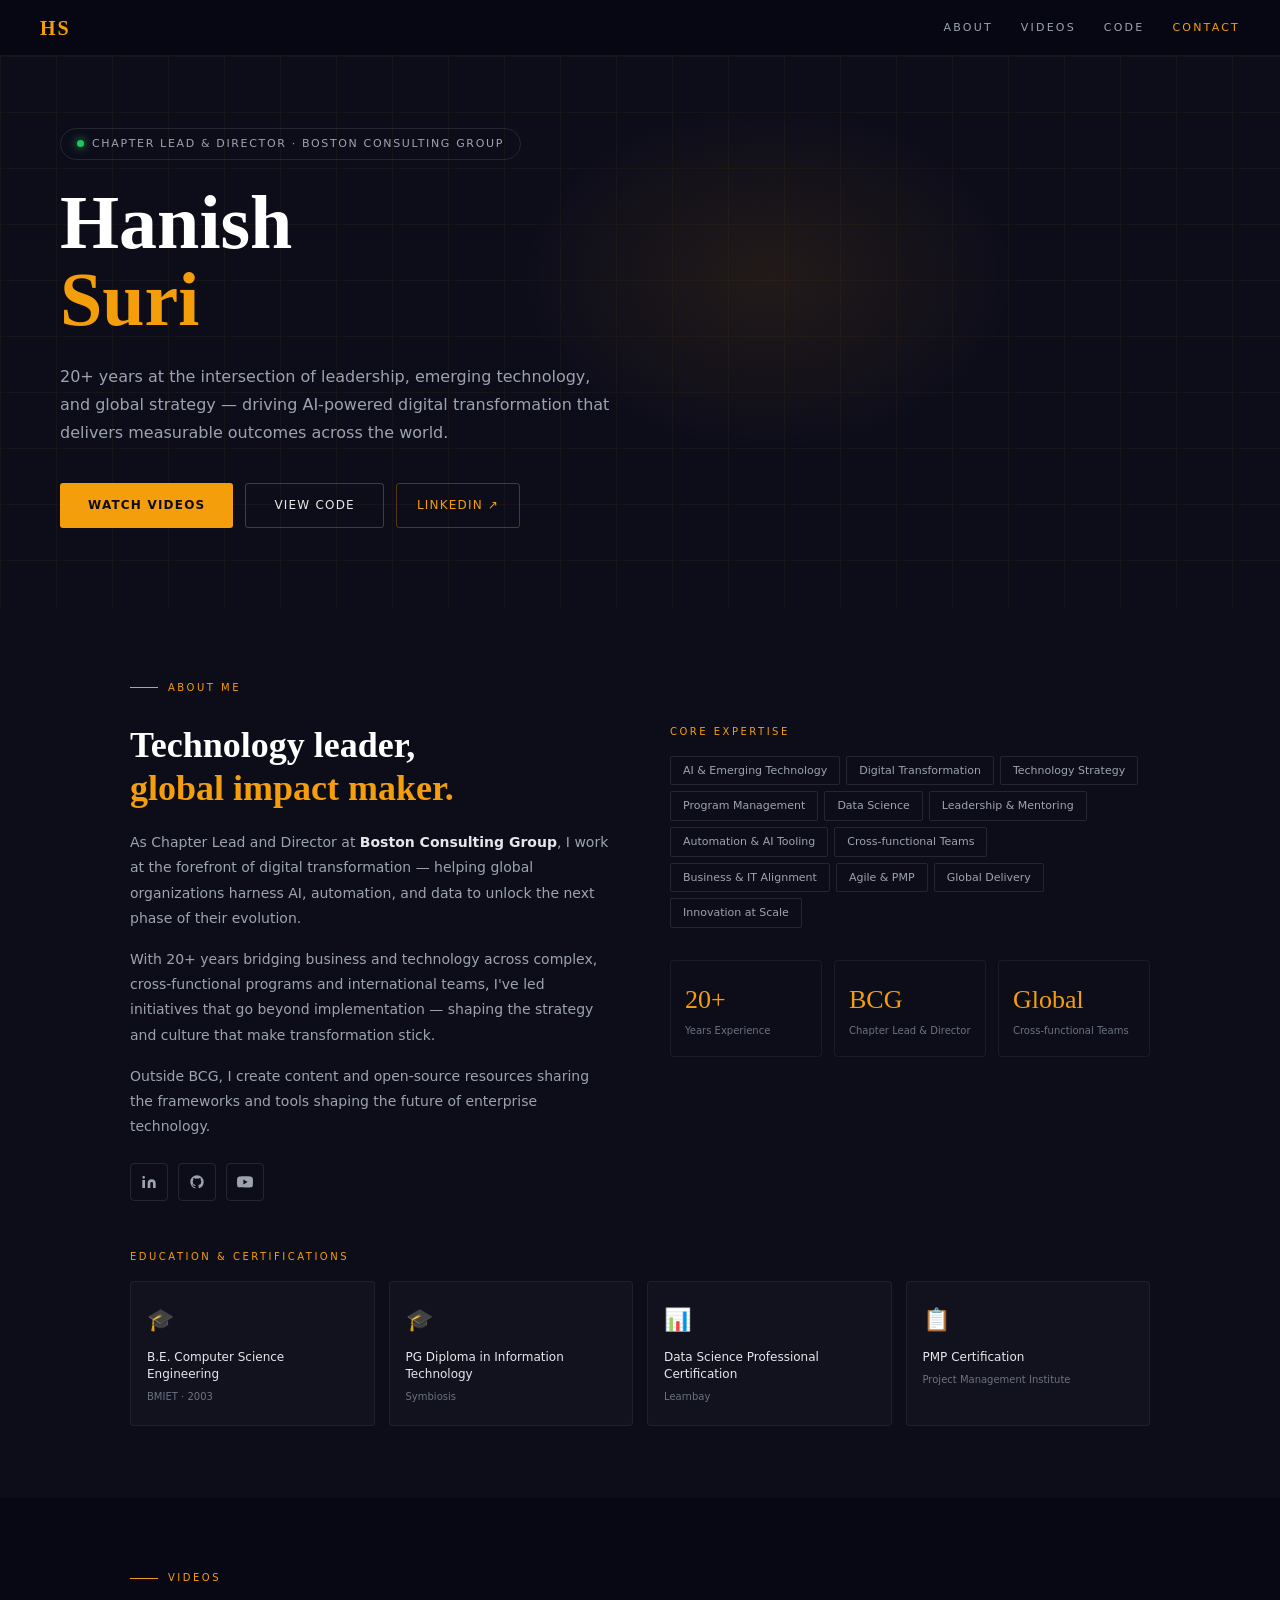
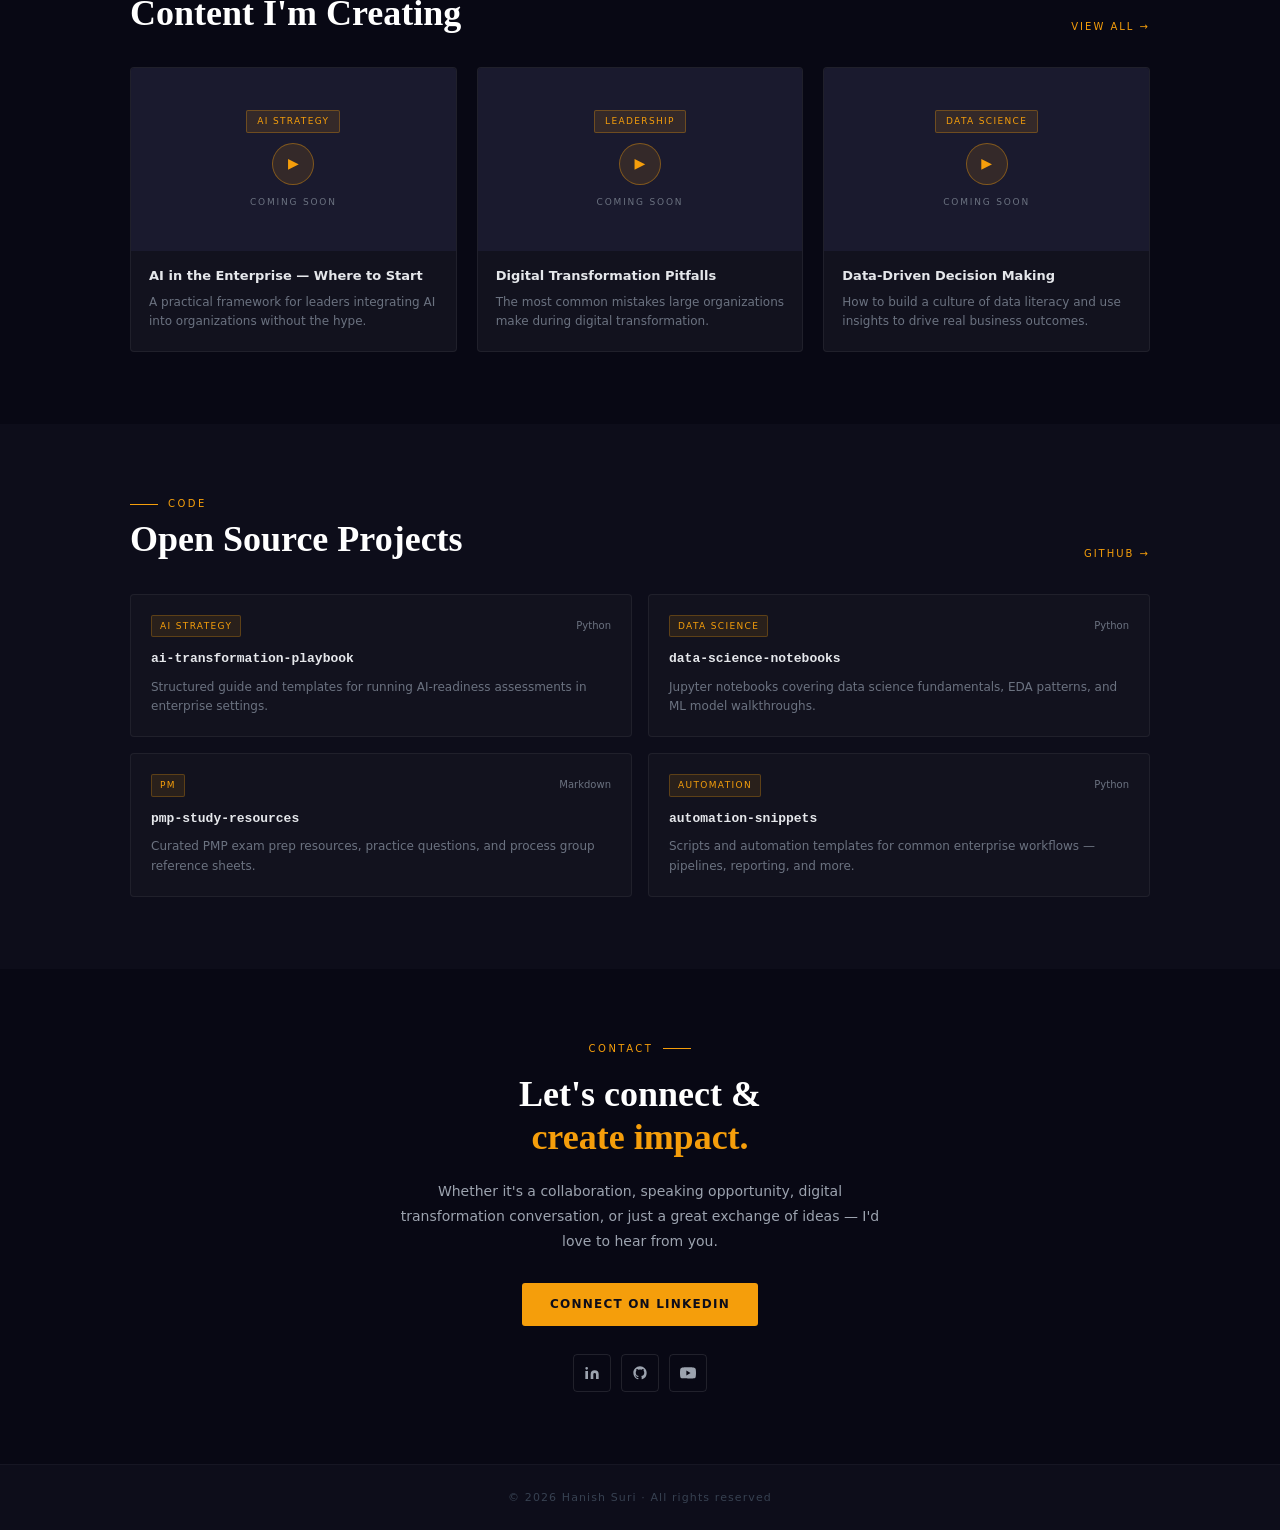
==== index.html @ dae8d2c7 "Add Hanish Suri portfolio site Static portfolio with About, Videos, Code, and Contact sections.  Co-" ====
<!DOCTYPE html>
<html lang="en">
<head>
  <meta charset="UTF-8">
  <meta name="viewport" content="width=device-width, initial-scale=1.0">
  <meta name="description" content="Hanish Suri — Chapter Lead & Director at BCG. Technology leadership, AI, and digital transformation.">
  <title>Hanish Suri · Portfolio</title>
  <link rel="stylesheet" href="styles.css">
</head>
<body>
  <div class="root">
    <nav class="nav" id="nav">
      <a class="logo" href="#top">HS</a>
      <button class="nav-toggle" id="navToggle" aria-label="Open menu" aria-expanded="false">
        <span></span><span></span>
      </button>
      <div class="nav-links" id="navLinks">
        <a class="nav-btn" href="#about">About</a>
        <a class="nav-btn" href="#videos">Videos</a>
        <a class="nav-btn" href="#code">Code</a>
        <a class="nav-btn" href="#contact">Contact</a>
      </div>
    </nav>

    <header class="hero" id="top">
      <div class="grid-bg" aria-hidden="true"></div>
      <div class="glow" aria-hidden="true"></div>
      <div class="hero-content">
        <div class="pill"><span class="dot"></span> Chapter Lead &amp; Director · Boston Consulting Group</div>
        <h1 class="hero-name">Hanish<br><span class="gold">Suri</span></h1>
        <p class="hero-sub">20+ years at the intersection of leadership, emerging technology, and global strategy — driving AI-powered digital transformation that delivers measurable outcomes across the world.</p>
        <div class="btns">
          <a class="btn-primary" href="#videos">Watch Videos</a>
          <a class="btn-secondary" href="#code">View Code</a>
          <a href="https://www.linkedin.com/in/hanish-suri-a6b50418/" class="btn-ghost" target="_blank" rel="noreferrer">LinkedIn ↗</a>
        </div>
      </div>
    </header>

    <section id="about" class="section">
      <div class="section-label"><span class="line"></span><span>About Me</span></div>
      <div class="about-grid">
        <div>
          <h2 class="h2">Technology leader,<br><span class="gold">global impact maker.</span></h2>
          <p class="body">As Chapter Lead and Director at <strong>Boston Consulting Group</strong>, I work at the forefront of digital transformation — helping global organizations harness AI, automation, and data to unlock the next phase of their evolution.</p>
          <p class="body mt16">With 20+ years bridging business and technology across complex, cross-functional programs and international teams, I've led initiatives that go beyond implementation — shaping the strategy and culture that make transformation stick.</p>
          <p class="body mt16">Outside BCG, I create content and open-source resources sharing the frameworks and tools shaping the future of enterprise technology.</p>
          <div class="socials socials-left">
            <a href="https://www.linkedin.com/in/hanish-suri-a6b50418/" class="social" title="LinkedIn" target="_blank" rel="noreferrer">
              <svg width="16" height="16" viewBox="0 0 24 24" fill="currentColor" aria-hidden="true"><path d="M16 8a6 6 0 016 6v7h-4v-7a2 2 0 00-2-2 2 2 0 00-2 2v7h-4v-7a6 6 0 016-6zM2 9h4v12H2zm2-6a2 2 0 110 4 2 2 0 010-4z"/></svg>
            </a>
            <a href="#" class="social" title="GitHub">
              <svg width="16" height="16" viewBox="0 0 24 24" fill="currentColor" aria-hidden="true"><path d="M12 2C6.477 2 2 6.484 2 12.017c0 4.425 2.865 8.18 6.839 9.504.5.092.682-.217.682-.483 0-.237-.008-.868-.013-1.703-2.782.605-3.369-1.343-3.369-1.343-.454-1.158-1.11-1.466-1.11-1.466-.908-.62.069-.608.069-.608 1.003.07 1.531 1.032 1.531 1.032.892 1.53 2.341 1.088 2.91.832.092-.647.35-1.088.636-1.338-2.22-.253-4.555-1.113-4.555-4.951 0-1.093.39-1.988 1.029-2.688-.103-.253-.446-1.272.098-2.65 0 0 .84-.27 2.75 1.026A9.564 9.564 0 0112 6.844c.85.004 1.705.115 2.504.337 1.909-1.296 2.747-1.027 2.747-1.027.546 1.379.202 2.398.1 2.651.64.7 1.028 1.595 1.028 2.688 0 3.848-2.339 4.695-4.566 4.943.359.309.678.92.678 1.855 0 1.338-.012 2.419-.012 2.747 0 .268.18.58.688.482A10.019 10.019 0 0022 12.017C22 6.484 17.522 2 12 2z"/></svg>
            </a>
            <a href="#" class="social" title="YouTube">
              <svg width="16" height="16" viewBox="0 0 24 24" fill="currentColor" aria-hidden="true"><path d="M23.498 6.186a3.016 3.016 0 00-2.122-2.136C19.505 3.545 12 3.545 12 3.545s-7.505 0-9.377.505A3.017 3.017 0 00.502 6.186C0 8.07 0 12 0 12s0 3.93.502 5.814a3.016 3.016 0 002.122 2.136c1.871.505 9.376.505 9.376.505s7.505 0 9.377-.505a3.015 3.015 0 002.122-2.136C24 15.93 24 12 24 12s0-3.93-.502-5.814zM9.545 15.568V8.432L15.818 12l-6.273 3.568z"/></svg>
            </a>
          </div>
        </div>
        <div>
          <div class="label">Core Expertise</div>
          <div class="chips" id="expertiseChips"></div>
          <div class="stats">
            <div class="stat"><div class="stat-n">20+</div><div class="stat-l">Years Experience</div></div>
            <div class="stat"><div class="stat-n">BCG</div><div class="stat-l">Chapter Lead &amp; Director</div></div>
            <div class="stat"><div class="stat-n">Global</div><div class="stat-l">Cross-functional Teams</div></div>
          </div>
        </div>
      </div>
      <div class="mt48">
        <div class="label">Education &amp; Certifications</div>
        <div class="cred-grid" id="credGrid"></div>
      </div>
    </section>

    <section id="videos" class="section-wrap section-alt">
      <div class="section section-inner">
        <div class="section-label"><span class="line"></span><span>Videos</span></div>
        <div class="section-hdr">
          <h2 class="h2 section-h2">Content I'm Creating</h2>
          <a href="#" class="see-all">View all →</a>
        </div>
        <div class="grid3" id="videoGrid"></div>
      </div>
    </section>

    <section id="code" class="section">
      <div class="section-label"><span class="line"></span><span>Code</span></div>
      <div class="section-hdr">
        <h2 class="h2 section-h2">Open Source Projects</h2>
        <a href="#" class="see-all">GitHub →</a>
      </div>
      <div class="grid2" id="repoGrid"></div>
    </section>

    <section id="contact" class="contact">
      <div class="section-label section-label-center"><span>Contact</span><span class="line"></span></div>
      <h2 class="h2 mt16">Let's connect &amp;<br><span class="gold">create impact.</span></h2>
      <p class="body mt16 contact-lead">Whether it's a collaboration, speaking opportunity, digital transformation conversation, or just a great exchange of ideas — I'd love to hear from you.</p>
      <div class="mt28">
        <a href="https://www.linkedin.com/in/hanish-suri-a6b50418/" class="btn-primary btn-link" target="_blank" rel="noreferrer">Connect on LinkedIn</a>
      </div>
      <div class="socials">
        <a href="https://www.linkedin.com/in/hanish-suri-a6b50418/" class="social" title="LinkedIn" target="_blank" rel="noreferrer">
          <svg width="16" height="16" viewBox="0 0 24 24" fill="currentColor" aria-hidden="true"><path d="M16 8a6 6 0 016 6v7h-4v-7a2 2 0 00-2-2 2 2 0 00-2 2v7h-4v-7a6 6 0 016-6zM2 9h4v12H2zm2-6a2 2 0 110 4 2 2 0 010-4z"/></svg>
        </a>
        <a href="#" class="social" title="GitHub">
          <svg width="16" height="16" viewBox="0 0 24 24" fill="currentColor" aria-hidden="true"><path d="M12 2C6.477 2 2 6.484 2 12.017c0 4.425 2.865 8.18 6.839 9.504.5.092.682-.217.682-.483 0-.237-.008-.868-.013-1.703-2.782.605-3.369-1.343-3.369-1.343-.454-1.158-1.11-1.466-1.11-1.466-.908-.62.069-.608.069-.608 1.003.07 1.531 1.032 1.531 1.032.892 1.53 2.341 1.088 2.91.832.092-.647.35-1.088.636-1.338-2.22-.253-4.555-1.113-4.555-4.951 0-1.093.39-1.988 1.029-2.688-.103-.253-.446-1.272.098-2.65 0 0 .84-.27 2.75 1.026A9.564 9.564 0 0112 6.844c.85.004 1.705.115 2.504.337 1.909-1.296 2.747-1.027 2.747-1.027.546 1.379.202 2.398.1 2.651.64.7 1.028 1.595 1.028 2.688 0 3.848-2.339 4.695-4.566 4.943.359.309.678.92.678 1.855 0 1.338-.012 2.419-.012 2.747 0 .268.18.58.688.482A10.019 10.019 0 0022 12.017C22 6.484 17.522 2 12 2z"/></svg>
        </a>
        <a href="#" class="social" title="YouTube">
          <svg width="16" height="16" viewBox="0 0 24 24" fill="currentColor" aria-hidden="true"><path d="M23.498 6.186a3.016 3.016 0 00-2.122-2.136C19.505 3.545 12 3.545 12 3.545s-7.505 0-9.377.505A3.017 3.017 0 00.502 6.186C0 8.07 0 12 0 12s0 3.93.502 5.814a3.016 3.016 0 002.122 2.136c1.871.505 9.376.505 9.376.505s7.505 0 9.377-.505a3.015 3.015 0 002.122-2.136C24 15.93 24 12 24 12s0-3.93-.502-5.814zM9.545 15.568V8.432L15.818 12l-6.273 3.568z"/></svg>
        </a>
      </div>
    </section>

    <footer class="footer">© <span id="year"></span> Hanish Suri · All rights reserved</footer>
  </div>

  <script src="script.js"></script>
</body>
</html>
---- styles.css ----
* {
  box-sizing: border-box;
  margin: 0;
  padding: 0;
}

html {
  scroll-behavior: smooth;
  scroll-padding-top: 56px;
}

body {
  background: #0d0d1a;
}

.root {
  background: #0d0d1a;
  color: #e5e7eb;
  font-family: "Segoe UI", system-ui, sans-serif;
  line-height: 1.6;
}

a {
  color: inherit;
  text-decoration: none;
}

strong {
  color: #e5e7eb;
}

/* Nav */
.nav {
  position: sticky;
  top: 0;
  z-index: 100;
  display: flex;
  align-items: center;
  justify-content: space-between;
  padding: 0 clamp(1rem, 4vw, 40px);
  height: 56px;
  background: rgba(8, 8, 20, 0.95);
  border-bottom: 1px solid rgba(255, 255, 255, 0.06);
  backdrop-filter: blur(8px);
}

.logo {
  font-family: Georgia, serif;
  font-size: 20px;
  color: #f59e0b;
  font-weight: 700;
  letter-spacing: 0.1em;
}

.nav-links {
  display: flex;
  gap: 28px;
}

.nav-btn {
  background: none;
  border: none;
  color: #9ca3af;
  font-size: 11px;
  letter-spacing: 0.2em;
  text-transform: uppercase;
  cursor: pointer;
  transition: color 0.2s ease;
}

.nav-btn:hover,
.nav-btn.active {
  color: #f59e0b;
}

.nav-toggle {
  display: none;
  flex-direction: column;
  justify-content: center;
  gap: 6px;
  width: 2.5rem;
  height: 2.5rem;
  padding: 0;
  border: none;
  background: transparent;
  cursor: pointer;
}

.nav-toggle span {
  display: block;
  height: 2px;
  width: 1.4rem;
  background: #e5e7eb;
  border-radius: 2px;
  transition: transform 0.25s ease;
}

.nav-toggle[aria-expanded="true"] span:first-child {
  transform: translateY(4px) rotate(45deg);
}

.nav-toggle[aria-expanded="true"] span:last-child {
  transform: translateY(-4px) rotate(-45deg);
}

/* Hero */
.hero {
  position: relative;
  padding: 72px clamp(1.25rem, 5vw, 60px) 80px;
  overflow: hidden;
  min-height: 520px;
  display: flex;
  align-items: center;
}

.grid-bg {
  position: absolute;
  inset: 0;
  opacity: 0.04;
  background-image:
    linear-gradient(rgba(245, 158, 11, 1) 1px, transparent 1px),
    linear-gradient(90deg, rgba(245, 158, 11, 1) 1px, transparent 1px);
  background-size: 56px 56px;
  pointer-events: none;
}

.glow {
  position: absolute;
  top: 40%;
  left: 60%;
  width: 500px;
  height: 350px;
  background: radial-gradient(ellipse, rgba(245, 158, 11, 0.09) 0%, transparent 70%);
  transform: translate(-50%, -50%);
  pointer-events: none;
}

.hero-content {
  position: relative;
  max-width: 640px;
}

.pill {
  display: inline-flex;
  align-items: center;
  gap: 8px;
  font-size: 11px;
  letter-spacing: 0.15em;
  text-transform: uppercase;
  color: #9ca3af;
  border: 1px solid rgba(255, 255, 255, 0.1);
  padding: 6px 16px;
  border-radius: 20px;
  margin-bottom: 24px;
}

.dot {
  width: 7px;
  height: 7px;
  border-radius: 50%;
  background: #22c55e;
  box-shadow: 0 0 8px #22c55e;
  flex-shrink: 0;
}

.hero-name {
  font-family: Georgia, serif;
  font-size: clamp(3rem, 10vw, 76px);
  font-weight: 700;
  line-height: 1.02;
  color: #fff;
  margin-bottom: 24px;
}

.gold {
  color: #f59e0b;
}

.hero-sub {
  font-size: 16px;
  color: #9ca3af;
  max-width: 560px;
  line-height: 1.75;
  margin-bottom: 36px;
}

.btns {
  display: flex;
  gap: 12px;
  flex-wrap: wrap;
}

.btn-primary,
.btn-secondary,
.btn-ghost {
  display: inline-flex;
  align-items: center;
  justify-content: center;
  padding: 12px 28px;
  font-size: 12px;
  letter-spacing: 0.1em;
  text-transform: uppercase;
  cursor: pointer;
  border-radius: 3px;
  transition: opacity 0.2s ease, transform 0.2s ease;
}

.btn-primary:hover,
.btn-secondary:hover,
.btn-ghost:hover {
  opacity: 0.9;
  transform: translateY(-1px);
}

.btn-primary {
  background: #f59e0b;
  color: #0d0d1a;
  border: none;
  font-weight: 700;
}

.btn-secondary {
  background: transparent;
  color: #e5e7eb;
  border: 1px solid rgba(255, 255, 255, 0.2);
}

.btn-ghost {
  background: transparent;
  color: #f59e0b;
  border: 1px solid rgba(245, 158, 11, 0.3);
  padding: 12px 20px;
}

.btn-link {
  text-decoration: none;
}

/* Sections */
.section {
  padding: 72px clamp(1.25rem, 5vw, 60px);
  max-width: 1140px;
  margin: 0 auto;
}

.section-wrap {
  padding: 72px 0;
}

.section-wrap.section-alt {
  background: #080814;
}

.section-inner {
  padding-top: 0;
  padding-bottom: 0;
}

.section-alt {
  background: #080814;
}

.section-label {
  display: flex;
  align-items: center;
  gap: 10px;
  margin-bottom: 6px;
}

.section-label span {
  color: #f59e0b;
  font-size: 10px;
  letter-spacing: 0.25em;
  text-transform: uppercase;
}

.section-label .line {
  width: 28px;
  height: 1px;
  background: #f59e0b;
}

.section-label-center {
  justify-content: center;
}

.h2 {
  font-family: Georgia, serif;
  font-size: clamp(1.75rem, 4vw, 36px);
  color: #fff;
  line-height: 1.2;
  margin: 0 0 20px;
}

.section-h2 {
  margin: 0;
}

.body {
  color: #9ca3af;
  font-size: 14px;
  line-height: 1.8;
}

.about-grid {
  display: grid;
  grid-template-columns: 1fr 1fr;
  gap: 60px;
  margin-top: 28px;
}

.label {
  font-size: 10px;
  letter-spacing: 0.25em;
  text-transform: uppercase;
  color: #f59e0b;
  margin-bottom: 16px;
}

.chips {
  display: flex;
  flex-wrap: wrap;
  gap: 6px;
  margin-bottom: 32px;
}

.chip {
  padding: 5px 12px;
  font-size: 11px;
  border: 1px solid rgba(255, 255, 255, 0.1);
  color: #9ca3af;
  border-radius: 2px;
}

.stats {
  display: grid;
  grid-template-columns: repeat(3, 1fr);
  gap: 12px;
}

.stat {
  border: 1px solid rgba(255, 255, 255, 0.06);
  padding: 18px 14px;
  border-radius: 4px;
}

.stat-n {
  font-family: Georgia, serif;
  font-size: 26px;
  color: #f59e0b;
  margin-bottom: 4px;
}

.stat-l {
  font-size: 10px;
  color: #6b7280;
  line-height: 1.4;
}

.cred-grid {
  display: grid;
  grid-template-columns: repeat(4, 1fr);
  gap: 14px;
  margin-top: 16px;
}

.cred {
  background: #12121e;
  border: 1px solid rgba(255, 255, 255, 0.06);
  padding: 20px 16px;
  border-radius: 4px;
}

.cred-icon {
  font-size: 22px;
  margin-bottom: 12px;
  display: block;
}

.cred-title {
  font-size: 12px;
  color: #e5e7eb;
  font-weight: 500;
  line-height: 1.4;
  margin-bottom: 6px;
}

.cred-sub {
  font-size: 10px;
  color: #6b7280;
}

.section-hdr {
  display: flex;
  align-items: flex-end;
  justify-content: space-between;
  gap: 1rem;
  margin-bottom: 32px;
  flex-wrap: wrap;
}

.see-all {
  font-size: 10px;
  letter-spacing: 0.2em;
  text-transform: uppercase;
  color: #f59e0b;
  text-decoration: none;
  white-space: nowrap;
}

.see-all:hover {
  text-decoration: underline;
}

.grid3 {
  display: grid;
  grid-template-columns: repeat(3, 1fr);
  gap: 20px;
}

.grid2 {
  display: grid;
  grid-template-columns: repeat(2, 1fr);
  gap: 16px;
}

.vcard {
  background: #12121e;
  border: 1px solid rgba(255, 255, 255, 0.06);
  border-radius: 4px;
  overflow: hidden;
}

.vthumb {
  aspect-ratio: 16 / 9;
  background: #1a1a2e;
  display: flex;
  align-items: center;
  justify-content: center;
  flex-direction: column;
  gap: 10px;
}

.vtag {
  font-size: 9px;
  letter-spacing: 0.15em;
  text-transform: uppercase;
  background: rgba(245, 158, 11, 0.12);
  color: #f59e0b;
  padding: 3px 10px;
  border-radius: 2px;
  border: 1px solid rgba(245, 158, 11, 0.3);
}

.play {
  width: 42px;
  height: 42px;
  border-radius: 50%;
  background: rgba(245, 158, 11, 0.12);
  border: 1px solid rgba(245, 158, 11, 0.4);
  display: flex;
  align-items: center;
  justify-content: center;
  color: #f59e0b;
  font-size: 14px;
}

.soon {
  font-size: 9px;
  color: #6b7280;
  letter-spacing: 0.2em;
  text-transform: uppercase;
}

.cbody {
  padding: 16px 18px 20px;
}

.ctitle {
  font-size: 13px;
  color: #e5e7eb;
  font-weight: 600;
  line-height: 1.4;
  margin-bottom: 8px;
}

.cdesc {
  font-size: 12px;
  color: #6b7280;
  line-height: 1.6;
}

.repo {
  background: #12121e;
  border: 1px solid rgba(255, 255, 255, 0.06);
  border-radius: 4px;
  padding: 20px;
  transition: border-color 0.2s ease;
}

.repo:hover {
  border-color: rgba(245, 158, 11, 0.25);
}

.repo-top {
  display: flex;
  align-items: center;
  justify-content: space-between;
  margin-bottom: 12px;
}

.repo-tag {
  font-size: 9px;
  letter-spacing: 0.15em;
  text-transform: uppercase;
  background: rgba(245, 158, 11, 0.1);
  color: #f59e0b;
  padding: 3px 8px;
  border-radius: 2px;
  border: 1px solid rgba(245, 158, 11, 0.25);
}

.repo-lang {
  font-size: 10px;
  color: #6b7280;
}

.repo-name {
  font-family: "Courier New", monospace;
  font-size: 13px;
  color: #e5e7eb;
  margin-bottom: 8px;
  font-weight: 600;
}

.contact {
  background: #080814;
  padding: 72px clamp(1.25rem, 5vw, 60px);
  text-align: center;
}

.contact-lead {
  max-width: 480px;
  margin: 16px auto !important;
}

.socials {
  display: flex;
  gap: 10px;
  margin-top: 28px;
  justify-content: center;
}

.socials-left {
  justify-content: flex-start;
  margin-top: 24px;
}

.social {
  width: 38px;
  height: 38px;
  border-radius: 4px;
  border: 1px solid rgba(255, 255, 255, 0.1);
  display: flex;
  align-items: center;
  justify-content: center;
  color: #9ca3af;
  text-decoration: none;
  transition: color 0.2s ease, border-color 0.2s ease;
}

.social:hover {
  color: #f59e0b;
  border-color: rgba(245, 158, 11, 0.35);
}

.footer {
  text-align: center;
  padding: 24px;
  border-top: 1px solid rgba(255, 255, 255, 0.04);
  font-size: 11px;
  color: #374151;
  letter-spacing: 0.1em;
}

.mt16 {
  margin-top: 16px;
}

.mt28 {
  margin-top: 28px;
}

.mt48 {
  margin-top: 48px;
}

/* Responsive */
@media (max-width: 900px) {
  .about-grid {
    grid-template-columns: 1fr;
    gap: 40px;
  }

  .cred-grid {
    grid-template-columns: repeat(2, 1fr);
  }

  .grid3 {
    grid-template-columns: 1fr;
  }

  .grid2 {
    grid-template-columns: 1fr;
  }
}

@media (max-width: 640px) {
  .nav-toggle {
    display: flex;
  }

  .nav-links {
    position: fixed;
    top: 56px;
    left: 0;
    right: 0;
    flex-direction: column;
    gap: 0;
    padding: 0.5rem;
    background: rgba(8, 8, 20, 0.98);
    border-bottom: 1px solid rgba(255, 255, 255, 0.06);
    transform: translateY(-120%);
    opacity: 0;
    pointer-events: none;
    transition: transform 0.3s ease, opacity 0.3s ease;
  }

  .nav-links.open {
    transform: translateY(0);
    opacity: 1;
    pointer-events: auto;
  }

  .nav-btn {
    display: block;
    padding: 1rem;
    text-align: center;
  }

  .stats {
    grid-template-columns: 1fr;
  }

  .cred-grid {
    grid-template-columns: 1fr;
  }

  .pill {
    font-size: 10px;
    letter-spacing: 0.1em;
  }
}

@media (prefers-reduced-motion: reduce) {
  html {
    scroll-behavior: auto;
  }
}
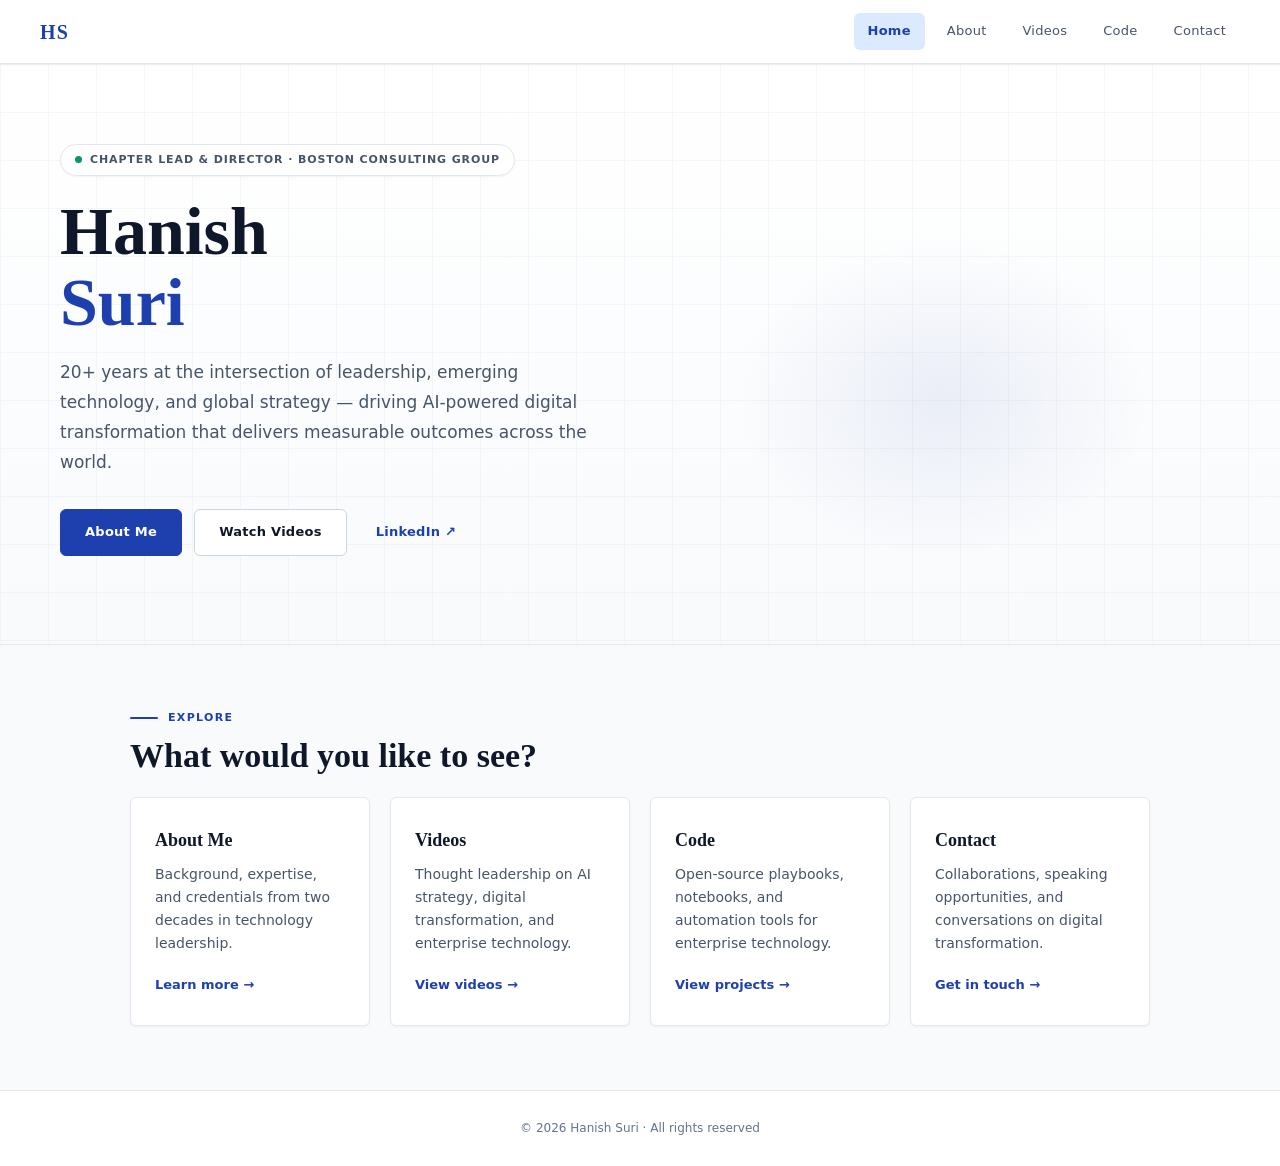
==== commit 6943ae80: "Updated portfolio website" ====
--- a/index.html
+++ b/index.html
@@ -4,111 +4,63 @@
   <meta charset="UTF-8">
   <meta name="viewport" content="width=device-width, initial-scale=1.0">
   <meta name="description" content="Hanish Suri — Chapter Lead & Director at BCG. Technology leadership, AI, and digital transformation.">
-  <title>Hanish Suri · Portfolio</title>
+  <title>Hanish Suri · Home</title>
   <link rel="stylesheet" href="styles.css">
 </head>
 <body>
   <div class="root">
     <nav class="nav" id="nav">
-      <a class="logo" href="#top">HS</a>
+      <a class="logo" href="index.html">HS</a>
       <button class="nav-toggle" id="navToggle" aria-label="Open menu" aria-expanded="false">
         <span></span><span></span>
       </button>
       <div class="nav-links" id="navLinks">
-        <a class="nav-btn" href="#about">About</a>
-        <a class="nav-btn" href="#videos">Videos</a>
-        <a class="nav-btn" href="#code">Code</a>
-        <a class="nav-btn" href="#contact">Contact</a>
+        <a class="nav-btn" href="index.html" data-page="home">Home</a>
+        <a class="nav-btn" href="about.html" data-page="about">About</a>
+        <a class="nav-btn" href="videos.html" data-page="videos">Videos</a>
+        <a class="nav-btn" href="code.html" data-page="code">Code</a>
+        <a class="nav-btn" href="contact.html" data-page="contact">Contact</a>
       </div>
     </nav>
 
-    <header class="hero" id="top">
+    <header class="hero">
       <div class="grid-bg" aria-hidden="true"></div>
       <div class="glow" aria-hidden="true"></div>
       <div class="hero-content">
         <div class="pill"><span class="dot"></span> Chapter Lead &amp; Director · Boston Consulting Group</div>
-        <h1 class="hero-name">Hanish<br><span class="gold">Suri</span></h1>
+        <h1 class="hero-name">Hanish<br><span class="accent">Suri</span></h1>
         <p class="hero-sub">20+ years at the intersection of leadership, emerging technology, and global strategy — driving AI-powered digital transformation that delivers measurable outcomes across the world.</p>
         <div class="btns">
-          <a class="btn-primary" href="#videos">Watch Videos</a>
-          <a class="btn-secondary" href="#code">View Code</a>
+          <a class="btn-primary" href="about.html">About Me</a>
+          <a class="btn-secondary" href="videos.html">Watch Videos</a>
           <a href="https://www.linkedin.com/in/hanish-suri-a6b50418/" class="btn-ghost" target="_blank" rel="noreferrer">LinkedIn ↗</a>
         </div>
       </div>
     </header>
 
-    <section id="about" class="section">
-      <div class="section-label"><span class="line"></span><span>About Me</span></div>
-      <div class="about-grid">
-        <div>
-          <h2 class="h2">Technology leader,<br><span class="gold">global impact maker.</span></h2>
-          <p class="body">As Chapter Lead and Director at <strong>Boston Consulting Group</strong>, I work at the forefront of digital transformation — helping global organizations harness AI, automation, and data to unlock the next phase of their evolution.</p>
-          <p class="body mt16">With 20+ years bridging business and technology across complex, cross-functional programs and international teams, I've led initiatives that go beyond implementation — shaping the strategy and culture that make transformation stick.</p>
-          <p class="body mt16">Outside BCG, I create content and open-source resources sharing the frameworks and tools shaping the future of enterprise technology.</p>
-          <div class="socials socials-left">
-            <a href="https://www.linkedin.com/in/hanish-suri-a6b50418/" class="social" title="LinkedIn" target="_blank" rel="noreferrer">
-              <svg width="16" height="16" viewBox="0 0 24 24" fill="currentColor" aria-hidden="true"><path d="M16 8a6 6 0 016 6v7h-4v-7a2 2 0 00-2-2 2 2 0 00-2 2v7h-4v-7a6 6 0 016-6zM2 9h4v12H2zm2-6a2 2 0 110 4 2 2 0 010-4z"/></svg>
-            </a>
-            <a href="#" class="social" title="GitHub">
-              <svg width="16" height="16" viewBox="0 0 24 24" fill="currentColor" aria-hidden="true"><path d="M12 2C6.477 2 2 6.484 2 12.017c0 4.425 2.865 8.18 6.839 9.504.5.092.682-.217.682-.483 0-.237-.008-.868-.013-1.703-2.782.605-3.369-1.343-3.369-1.343-.454-1.158-1.11-1.466-1.11-1.466-.908-.62.069-.608.069-.608 1.003.07 1.531 1.032 1.531 1.032.892 1.53 2.341 1.088 2.91.832.092-.647.35-1.088.636-1.338-2.22-.253-4.555-1.113-4.555-4.951 0-1.093.39-1.988 1.029-2.688-.103-.253-.446-1.272.098-2.65 0 0 .84-.27 2.75 1.026A9.564 9.564 0 0112 6.844c.85.004 1.705.115 2.504.337 1.909-1.296 2.747-1.027 2.747-1.027.546 1.379.202 2.398.1 2.651.64.7 1.028 1.595 1.028 2.688 0 3.848-2.339 4.695-4.566 4.943.359.309.678.92.678 1.855 0 1.338-.012 2.419-.012 2.747 0 .268.18.58.688.482A10.019 10.019 0 0022 12.017C22 6.484 17.522 2 12 2z"/></svg>
-            </a>
-            <a href="#" class="social" title="YouTube">
-              <svg width="16" height="16" viewBox="0 0 24 24" fill="currentColor" aria-hidden="true"><path d="M23.498 6.186a3.016 3.016 0 00-2.122-2.136C19.505 3.545 12 3.545 12 3.545s-7.505 0-9.377.505A3.017 3.017 0 00.502 6.186C0 8.07 0 12 0 12s0 3.93.502 5.814a3.016 3.016 0 002.122 2.136c1.871.505 9.376.505 9.376.505s7.505 0 9.377-.505a3.015 3.015 0 002.122-2.136C24 15.93 24 12 24 12s0-3.93-.502-5.814zM9.545 15.568V8.432L15.818 12l-6.273 3.568z"/></svg>
-            </a>
-          </div>
-        </div>
-        <div>
-          <div class="label">Core Expertise</div>
-          <div class="chips" id="expertiseChips"></div>
-          <div class="stats">
-            <div class="stat"><div class="stat-n">20+</div><div class="stat-l">Years Experience</div></div>
-            <div class="stat"><div class="stat-n">BCG</div><div class="stat-l">Chapter Lead &amp; Director</div></div>
-            <div class="stat"><div class="stat-n">Global</div><div class="stat-l">Cross-functional Teams</div></div>
-          </div>
-        </div>
-      </div>
-      <div class="mt48">
-        <div class="label">Education &amp; Certifications</div>
-        <div class="cred-grid" id="credGrid"></div>
-      </div>
-    </section>
-
-    <section id="videos" class="section-wrap section-alt">
-      <div class="section section-inner">
-        <div class="section-label"><span class="line"></span><span>Videos</span></div>
-        <div class="section-hdr">
-          <h2 class="h2 section-h2">Content I'm Creating</h2>
-          <a href="#" class="see-all">View all →</a>
-        </div>
-        <div class="grid3" id="videoGrid"></div>
-      </div>
-    </section>
-
-    <section id="code" class="section">
-      <div class="section-label"><span class="line"></span><span>Code</span></div>
-      <div class="section-hdr">
-        <h2 class="h2 section-h2">Open Source Projects</h2>
-        <a href="#" class="see-all">GitHub →</a>
-      </div>
-      <div class="grid2" id="repoGrid"></div>
-    </section>
-
-    <section id="contact" class="contact">
-      <div class="section-label section-label-center"><span>Contact</span><span class="line"></span></div>
-      <h2 class="h2 mt16">Let's connect &amp;<br><span class="gold">create impact.</span></h2>
-      <p class="body mt16 contact-lead">Whether it's a collaboration, speaking opportunity, digital transformation conversation, or just a great exchange of ideas — I'd love to hear from you.</p>
-      <div class="mt28">
-        <a href="https://www.linkedin.com/in/hanish-suri-a6b50418/" class="btn-primary btn-link" target="_blank" rel="noreferrer">Connect on LinkedIn</a>
-      </div>
-      <div class="socials">
-        <a href="https://www.linkedin.com/in/hanish-suri-a6b50418/" class="social" title="LinkedIn" target="_blank" rel="noreferrer">
-          <svg width="16" height="16" viewBox="0 0 24 24" fill="currentColor" aria-hidden="true"><path d="M16 8a6 6 0 016 6v7h-4v-7a2 2 0 00-2-2 2 2 0 00-2 2v7h-4v-7a6 6 0 016-6zM2 9h4v12H2zm2-6a2 2 0 110 4 2 2 0 010-4z"/></svg>
+    <section class="teaser-section" aria-labelledby="explore-heading">
+      <div class="section-label"><span class="line"></span><span>Explore</span></div>
+      <h2 id="explore-heading" class="h2">What would you like to see?</h2>
+      <div class="teaser-grid">
+        <a class="teaser-card" href="about.html">
+          <h3>About Me</h3>
+          <p>Background, expertise, and credentials from two decades in technology leadership.</p>
+          <span class="teaser-link">Learn more →</span>
         </a>
-        <a href="#" class="social" title="GitHub">
-          <svg width="16" height="16" viewBox="0 0 24 24" fill="currentColor" aria-hidden="true"><path d="M12 2C6.477 2 2 6.484 2 12.017c0 4.425 2.865 8.18 6.839 9.504.5.092.682-.217.682-.483 0-.237-.008-.868-.013-1.703-2.782.605-3.369-1.343-3.369-1.343-.454-1.158-1.11-1.466-1.11-1.466-.908-.62.069-.608.069-.608 1.003.07 1.531 1.032 1.531 1.032.892 1.53 2.341 1.088 2.91.832.092-.647.35-1.088.636-1.338-2.22-.253-4.555-1.113-4.555-4.951 0-1.093.39-1.988 1.029-2.688-.103-.253-.446-1.272.098-2.65 0 0 .84-.27 2.75 1.026A9.564 9.564 0 0112 6.844c.85.004 1.705.115 2.504.337 1.909-1.296 2.747-1.027 2.747-1.027.546 1.379.202 2.398.1 2.651.64.7 1.028 1.595 1.028 2.688 0 3.848-2.339 4.695-4.566 4.943.359.309.678.92.678 1.855 0 1.338-.012 2.419-.012 2.747 0 .268.18.58.688.482A10.019 10.019 0 0022 12.017C22 6.484 17.522 2 12 2z"/></svg>
+        <a class="teaser-card" href="videos.html">
+          <h3>Videos</h3>
+          <p>Thought leadership on AI strategy, digital transformation, and enterprise technology.</p>
+          <span class="teaser-link">View videos →</span>
         </a>
-        <a href="#" class="social" title="YouTube">
-          <svg width="16" height="16" viewBox="0 0 24 24" fill="currentColor" aria-hidden="true"><path d="M23.498 6.186a3.016 3.016 0 00-2.122-2.136C19.505 3.545 12 3.545 12 3.545s-7.505 0-9.377.505A3.017 3.017 0 00.502 6.186C0 8.07 0 12 0 12s0 3.93.502 5.814a3.016 3.016 0 002.122 2.136c1.871.505 9.376.505 9.376.505s7.505 0 9.377-.505a3.015 3.015 0 002.122-2.136C24 15.93 24 12 24 12s0-3.93-.502-5.814zM9.545 15.568V8.432L15.818 12l-6.273 3.568z"/></svg>
+        <a class="teaser-card" href="code.html">
+          <h3>Code</h3>
+          <p>Open-source playbooks, notebooks, and automation tools for enterprise technology.</p>
+          <span class="teaser-link">View projects →</span>
+        </a>
+        <a class="teaser-card" href="contact.html">
+          <h3>Contact</h3>
+          <p>Collaborations, speaking opportunities, and conversations on digital transformation.</p>
+          <span class="teaser-link">Get in touch →</span>
         </a>
       </div>
     </section>
--- a/styles.css
+++ b/styles.css
@@ -1,3 +1,23 @@
+:root {
+  --bg: #f8fafc;
+  --bg-alt: #f1f5f9;
+  --surface: #ffffff;
+  --text: #0f172a;
+  --text-muted: #475569;
+  --text-subtle: #64748b;
+  --accent: #1e40af;
+  --accent-soft: #dbeafe;
+  --accent-hover: #1d4ed8;
+  --border: #e2e8f0;
+  --border-strong: #cbd5e1;
+  --nav-bg: rgba(255, 255, 255, 0.92);
+  --shadow-sm: 0 1px 2px rgba(15, 23, 42, 0.05);
+  --shadow-md: 0 4px 12px rgba(15, 23, 42, 0.06);
+  --radius: 6px;
+  --font-sans: "Segoe UI", system-ui, -apple-system, sans-serif;
+  --font-serif: "Georgia", "Times New Roman", serif;
+}
+
 * {
   box-sizing: border-box;
   margin: 0;
@@ -6,18 +26,26 @@
 
 html {
   scroll-behavior: smooth;
-  scroll-padding-top: 56px;
+  scroll-padding-top: 64px;
 }
 
 body {
-  background: #0d0d1a;
+  background: var(--bg);
 }
 
 .root {
-  background: #0d0d1a;
-  color: #e5e7eb;
-  font-family: "Segoe UI", system-ui, sans-serif;
+  background: var(--bg);
+  color: var(--text);
+  font-family: var(--font-sans);
   line-height: 1.6;
+  min-height: 100vh;
+  display: flex;
+  flex-direction: column;
+}
+
+.root > main,
+.root > .page-main {
+  flex: 1;
 }
 
 a {
@@ -26,7 +54,12 @@
 }
 
 strong {
-  color: #e5e7eb;
+  color: var(--text);
+  font-weight: 600;
+}
+
+.accent {
+  color: var(--accent);
 }
 
 /* Nav */
@@ -38,39 +71,45 @@
   align-items: center;
   justify-content: space-between;
   padding: 0 clamp(1rem, 4vw, 40px);
-  height: 56px;
-  background: rgba(8, 8, 20, 0.95);
-  border-bottom: 1px solid rgba(255, 255, 255, 0.06);
-  backdrop-filter: blur(8px);
+  height: 64px;
+  background: var(--nav-bg);
+  border-bottom: 1px solid var(--border);
+  backdrop-filter: blur(10px);
+  box-shadow: var(--shadow-sm);
 }
 
 .logo {
-  font-family: Georgia, serif;
-  font-size: 20px;
-  color: #f59e0b;
+  font-family: var(--font-serif);
+  font-size: 1.25rem;
+  color: var(--accent);
   font-weight: 700;
-  letter-spacing: 0.1em;
+  letter-spacing: 0.06em;
 }
 
 .nav-links {
   display: flex;
-  gap: 28px;
+  gap: 8px;
 }
 
 .nav-btn {
-  background: none;
-  border: none;
-  color: #9ca3af;
-  font-size: 11px;
-  letter-spacing: 0.2em;
-  text-transform: uppercase;
-  cursor: pointer;
-  transition: color 0.2s ease;
-}
-
-.nav-btn:hover,
+  padding: 8px 14px;
+  border-radius: var(--radius);
+  color: var(--text-muted);
+  font-size: 0.8125rem;
+  font-weight: 500;
+  letter-spacing: 0.02em;
+  transition: color 0.2s ease, background 0.2s ease;
+}
+
+.nav-btn:hover {
+  color: var(--accent);
+  background: var(--accent-soft);
+}
+
 .nav-btn.active {
-  color: #f59e0b;
+  color: var(--accent);
+  background: var(--accent-soft);
+  font-weight: 600;
 }
 
 .nav-toggle {
@@ -90,7 +129,7 @@
   display: block;
   height: 2px;
   width: 1.4rem;
-  background: #e5e7eb;
+  background: var(--text);
   border-radius: 2px;
   transition: transform 0.25s ease;
 }
@@ -103,85 +142,107 @@
   transform: translateY(-4px) rotate(-45deg);
 }
 
-/* Hero */
+/* Hero / page headers */
 .hero {
   position: relative;
-  padding: 72px clamp(1.25rem, 5vw, 60px) 80px;
+  padding: 80px clamp(1.25rem, 5vw, 60px) 88px;
   overflow: hidden;
-  min-height: 520px;
-  display: flex;
-  align-items: center;
+  background: linear-gradient(180deg, var(--surface) 0%, var(--bg) 100%);
+  border-bottom: 1px solid var(--border);
+}
+
+.hero-compact {
+  padding: 56px clamp(1.25rem, 5vw, 60px) 48px;
 }
 
 .grid-bg {
   position: absolute;
   inset: 0;
-  opacity: 0.04;
+  opacity: 0.35;
   background-image:
-    linear-gradient(rgba(245, 158, 11, 1) 1px, transparent 1px),
-    linear-gradient(90deg, rgba(245, 158, 11, 1) 1px, transparent 1px);
-  background-size: 56px 56px;
+    linear-gradient(var(--border) 1px, transparent 1px),
+    linear-gradient(90deg, var(--border) 1px, transparent 1px);
+  background-size: 48px 48px;
   pointer-events: none;
 }
 
 .glow {
   position: absolute;
-  top: 40%;
-  left: 60%;
-  width: 500px;
-  height: 350px;
-  background: radial-gradient(ellipse, rgba(245, 158, 11, 0.09) 0%, transparent 70%);
-  transform: translate(-50%, -50%);
+  top: 30%;
+  right: 10%;
+  width: 420px;
+  height: 320px;
+  background: radial-gradient(ellipse, rgba(30, 64, 175, 0.08) 0%, transparent 70%);
   pointer-events: none;
 }
 
 .hero-content {
   position: relative;
-  max-width: 640px;
+  max-width: 680px;
+}
+
+.page-header {
+  position: relative;
+  max-width: 1140px;
+  margin: 0 auto;
 }
 
 .pill {
   display: inline-flex;
   align-items: center;
   gap: 8px;
-  font-size: 11px;
-  letter-spacing: 0.15em;
+  font-size: 0.6875rem;
+  font-weight: 600;
+  letter-spacing: 0.08em;
   text-transform: uppercase;
-  color: #9ca3af;
-  border: 1px solid rgba(255, 255, 255, 0.1);
-  padding: 6px 16px;
-  border-radius: 20px;
-  margin-bottom: 24px;
+  color: var(--text-muted);
+  background: var(--surface);
+  border: 1px solid var(--border);
+  padding: 6px 14px;
+  border-radius: 999px;
+  margin-bottom: 20px;
+  box-shadow: var(--shadow-sm);
 }
 
 .dot {
   width: 7px;
   height: 7px;
   border-radius: 50%;
-  background: #22c55e;
-  box-shadow: 0 0 8px #22c55e;
+  background: #059669;
   flex-shrink: 0;
 }
 
 .hero-name {
-  font-family: Georgia, serif;
-  font-size: clamp(3rem, 10vw, 76px);
+  font-family: var(--font-serif);
+  font-size: clamp(2.75rem, 8vw, 4.25rem);
   font-weight: 700;
-  line-height: 1.02;
-  color: #fff;
-  margin-bottom: 24px;
-}
-
-.gold {
-  color: #f59e0b;
+  line-height: 1.05;
+  color: var(--text);
+  margin-bottom: 20px;
+}
+
+.page-title {
+  font-family: var(--font-serif);
+  font-size: clamp(2rem, 5vw, 2.75rem);
+  font-weight: 700;
+  line-height: 1.15;
+  color: var(--text);
+  margin-bottom: 12px;
+}
+
+.page-lead {
+  font-size: 1.0625rem;
+  color: var(--text-muted);
+  max-width: 560px;
+  line-height: 1.7;
 }
 
 .hero-sub {
-  font-size: 16px;
-  color: #9ca3af;
+  font-size: 1.0625rem;
+  color: var(--text-muted);
   max-width: 560px;
   line-height: 1.75;
-  margin-bottom: 36px;
+  margin-bottom: 32px;
 }
 
 .btns {
@@ -196,59 +257,128 @@
   display: inline-flex;
   align-items: center;
   justify-content: center;
-  padding: 12px 28px;
-  font-size: 12px;
-  letter-spacing: 0.1em;
-  text-transform: uppercase;
+  padding: 12px 24px;
+  font-size: 0.8125rem;
+  font-weight: 600;
+  letter-spacing: 0.02em;
   cursor: pointer;
-  border-radius: 3px;
-  transition: opacity 0.2s ease, transform 0.2s ease;
+  border-radius: var(--radius);
+  transition: background 0.2s ease, color 0.2s ease, border-color 0.2s ease, transform 0.15s ease;
 }
 
 .btn-primary:hover,
 .btn-secondary:hover,
 .btn-ghost:hover {
-  opacity: 0.9;
   transform: translateY(-1px);
 }
 
 .btn-primary {
-  background: #f59e0b;
-  color: #0d0d1a;
-  border: none;
-  font-weight: 700;
+  background: var(--accent);
+  color: #fff;
+  border: 1px solid var(--accent);
+}
+
+.btn-primary:hover {
+  background: var(--accent-hover);
+  border-color: var(--accent-hover);
 }
 
 .btn-secondary {
-  background: transparent;
-  color: #e5e7eb;
-  border: 1px solid rgba(255, 255, 255, 0.2);
+  background: var(--surface);
+  color: var(--text);
+  border: 1px solid var(--border-strong);
+}
+
+.btn-secondary:hover {
+  border-color: var(--accent);
+  color: var(--accent);
 }
 
 .btn-ghost {
   background: transparent;
-  color: #f59e0b;
-  border: 1px solid rgba(245, 158, 11, 0.3);
-  padding: 12px 20px;
+  color: var(--accent);
+  border: 1px solid transparent;
+  padding: 12px 16px;
+}
+
+.btn-ghost:hover {
+  background: var(--accent-soft);
 }
 
 .btn-link {
   text-decoration: none;
 }
 
+/* Landing teasers */
+.teaser-section {
+  padding: 64px clamp(1.25rem, 5vw, 60px);
+  max-width: 1140px;
+  margin: 0 auto;
+  width: 100%;
+}
+
+.teaser-grid {
+  display: grid;
+  grid-template-columns: repeat(auto-fit, minmax(240px, 1fr));
+  gap: 20px;
+}
+
+a.teaser-card {
+  display: block;
+  color: inherit;
+}
+
+.teaser-card {
+  background: var(--surface);
+  border: 1px solid var(--border);
+  border-radius: var(--radius);
+  padding: 28px 24px;
+  transition: border-color 0.2s ease, box-shadow 0.2s ease;
+  box-shadow: var(--shadow-sm);
+}
+
+.teaser-card:hover {
+  border-color: var(--accent);
+  box-shadow: var(--shadow-md);
+}
+
+.teaser-card h3 {
+  font-family: var(--font-serif);
+  font-size: 1.125rem;
+  margin-bottom: 8px;
+  color: var(--text);
+}
+
+.teaser-card p {
+  font-size: 0.875rem;
+  color: var(--text-muted);
+  line-height: 1.65;
+  margin-bottom: 16px;
+}
+
+.teaser-link {
+  font-size: 0.8125rem;
+  font-weight: 600;
+  color: var(--accent);
+}
+
+.teaser-link:hover {
+  text-decoration: underline;
+}
+
 /* Sections */
 .section {
-  padding: 72px clamp(1.25rem, 5vw, 60px);
+  padding: 64px clamp(1.25rem, 5vw, 60px);
   max-width: 1140px;
   margin: 0 auto;
+  width: 100%;
 }
 
 .section-wrap {
-  padding: 72px 0;
-}
-
-.section-wrap.section-alt {
-  background: #080814;
+  padding: 64px 0;
+  background: var(--bg-alt);
+  border-top: 1px solid var(--border);
+  border-bottom: 1px solid var(--border);
 }
 
 .section-inner {
@@ -256,28 +386,26 @@
   padding-bottom: 0;
 }
 
-.section-alt {
-  background: #080814;
-}
-
 .section-label {
   display: flex;
   align-items: center;
   gap: 10px;
-  margin-bottom: 6px;
+  margin-bottom: 8px;
 }
 
 .section-label span {
-  color: #f59e0b;
-  font-size: 10px;
-  letter-spacing: 0.25em;
+  color: var(--accent);
+  font-size: 0.6875rem;
+  font-weight: 600;
+  letter-spacing: 0.12em;
   text-transform: uppercase;
 }
 
 .section-label .line {
   width: 28px;
-  height: 1px;
-  background: #f59e0b;
+  height: 2px;
+  background: var(--accent);
+  border-radius: 1px;
 }
 
 .section-label-center {
@@ -285,10 +413,10 @@
 }
 
 .h2 {
-  font-family: Georgia, serif;
-  font-size: clamp(1.75rem, 4vw, 36px);
-  color: #fff;
-  line-height: 1.2;
+  font-family: var(--font-serif);
+  font-size: clamp(1.5rem, 3.5vw, 2.125rem);
+  color: var(--text);
+  line-height: 1.25;
   margin: 0 0 20px;
 }
 
@@ -297,39 +425,42 @@
 }
 
 .body {
-  color: #9ca3af;
-  font-size: 14px;
+  color: var(--text-muted);
+  font-size: 0.9375rem;
   line-height: 1.8;
 }
 
 .about-grid {
   display: grid;
   grid-template-columns: 1fr 1fr;
-  gap: 60px;
+  gap: 56px;
   margin-top: 28px;
 }
 
 .label {
-  font-size: 10px;
-  letter-spacing: 0.25em;
+  font-size: 0.6875rem;
+  font-weight: 600;
+  letter-spacing: 0.12em;
   text-transform: uppercase;
-  color: #f59e0b;
-  margin-bottom: 16px;
+  color: var(--accent);
+  margin-bottom: 14px;
 }
 
 .chips {
   display: flex;
   flex-wrap: wrap;
-  gap: 6px;
-  margin-bottom: 32px;
+  gap: 8px;
+  margin-bottom: 28px;
 }
 
 .chip {
-  padding: 5px 12px;
-  font-size: 11px;
-  border: 1px solid rgba(255, 255, 255, 0.1);
-  color: #9ca3af;
-  border-radius: 2px;
+  padding: 6px 12px;
+  font-size: 0.75rem;
+  font-weight: 500;
+  background: var(--surface);
+  border: 1px solid var(--border);
+  color: var(--text-muted);
+  border-radius: var(--radius);
 }
 
 .stats {
@@ -339,22 +470,25 @@
 }
 
 .stat {
-  border: 1px solid rgba(255, 255, 255, 0.06);
+  background: var(--surface);
+  border: 1px solid var(--border);
   padding: 18px 14px;
-  border-radius: 4px;
+  border-radius: var(--radius);
+  box-shadow: var(--shadow-sm);
 }
 
 .stat-n {
-  font-family: Georgia, serif;
-  font-size: 26px;
-  color: #f59e0b;
+  font-family: var(--font-serif);
+  font-size: 1.5rem;
+  color: var(--accent);
   margin-bottom: 4px;
+  font-weight: 700;
 }
 
 .stat-l {
-  font-size: 10px;
-  color: #6b7280;
-  line-height: 1.4;
+  font-size: 0.6875rem;
+  color: var(--text-subtle);
+  line-height: 1.45;
 }
 
 .cred-grid {
@@ -365,29 +499,30 @@
 }
 
 .cred {
-  background: #12121e;
-  border: 1px solid rgba(255, 255, 255, 0.06);
+  background: var(--surface);
+  border: 1px solid var(--border);
   padding: 20px 16px;
-  border-radius: 4px;
+  border-radius: var(--radius);
+  box-shadow: var(--shadow-sm);
 }
 
 .cred-icon {
-  font-size: 22px;
-  margin-bottom: 12px;
+  font-size: 1.375rem;
+  margin-bottom: 10px;
   display: block;
 }
 
 .cred-title {
-  font-size: 12px;
-  color: #e5e7eb;
-  font-weight: 500;
+  font-size: 0.8125rem;
+  color: var(--text);
+  font-weight: 600;
   line-height: 1.4;
   margin-bottom: 6px;
 }
 
 .cred-sub {
-  font-size: 10px;
-  color: #6b7280;
+  font-size: 0.6875rem;
+  color: var(--text-subtle);
 }
 
 .section-hdr {
@@ -395,16 +530,15 @@
   align-items: flex-end;
   justify-content: space-between;
   gap: 1rem;
-  margin-bottom: 32px;
+  margin-bottom: 28px;
   flex-wrap: wrap;
 }
 
 .see-all {
-  font-size: 10px;
-  letter-spacing: 0.2em;
-  text-transform: uppercase;
-  color: #f59e0b;
-  text-decoration: none;
+  font-size: 0.75rem;
+  font-weight: 600;
+  letter-spacing: 0.02em;
+  color: var(--accent);
   white-space: nowrap;
 }
 
@@ -425,50 +559,59 @@
 }
 
 .vcard {
-  background: #12121e;
-  border: 1px solid rgba(255, 255, 255, 0.06);
-  border-radius: 4px;
+  background: var(--surface);
+  border: 1px solid var(--border);
+  border-radius: var(--radius);
   overflow: hidden;
+  box-shadow: var(--shadow-sm);
+  transition: box-shadow 0.2s ease;
+}
+
+.vcard:hover {
+  box-shadow: var(--shadow-md);
 }
 
 .vthumb {
   aspect-ratio: 16 / 9;
-  background: #1a1a2e;
+  background: var(--bg-alt);
   display: flex;
   align-items: center;
   justify-content: center;
   flex-direction: column;
   gap: 10px;
+  border-bottom: 1px solid var(--border);
 }
 
 .vtag {
-  font-size: 9px;
-  letter-spacing: 0.15em;
+  font-size: 0.625rem;
+  font-weight: 600;
+  letter-spacing: 0.08em;
   text-transform: uppercase;
-  background: rgba(245, 158, 11, 0.12);
-  color: #f59e0b;
-  padding: 3px 10px;
-  border-radius: 2px;
-  border: 1px solid rgba(245, 158, 11, 0.3);
+  background: var(--accent-soft);
+  color: var(--accent);
+  padding: 4px 10px;
+  border-radius: var(--radius);
 }
 
 .play {
   width: 42px;
   height: 42px;
   border-radius: 50%;
-  background: rgba(245, 158, 11, 0.12);
-  border: 1px solid rgba(245, 158, 11, 0.4);
+  background: var(--surface);
+  border: 1px solid var(--border-strong);
   display: flex;
   align-items: center;
   justify-content: center;
-  color: #f59e0b;
+  color: var(--accent);
   font-size: 14px;
+  box-shadow: var(--shadow-sm);
 }
 
 .soon {
-  font-size: 9px;
-  color: #6b7280;
-  letter-spacing: 0.2em;
+  font-size: 0.625rem;
+  font-weight: 600;
+  color: var(--text-subtle);
+  letter-spacing: 0.1em;
   text-transform: uppercase;
 }
 
@@ -477,29 +620,31 @@
 }
 
 .ctitle {
-  font-size: 13px;
-  color: #e5e7eb;
+  font-size: 0.875rem;
+  color: var(--text);
   font-weight: 600;
   line-height: 1.4;
   margin-bottom: 8px;
 }
 
 .cdesc {
-  font-size: 12px;
-  color: #6b7280;
+  font-size: 0.8125rem;
+  color: var(--text-subtle);
   line-height: 1.6;
 }
 
 .repo {
-  background: #12121e;
-  border: 1px solid rgba(255, 255, 255, 0.06);
-  border-radius: 4px;
+  background: var(--surface);
+  border: 1px solid var(--border);
+  border-radius: var(--radius);
   padding: 20px;
-  transition: border-color 0.2s ease;
+  transition: border-color 0.2s ease, box-shadow 0.2s ease;
+  box-shadow: var(--shadow-sm);
 }
 
 .repo:hover {
-  border-color: rgba(245, 158, 11, 0.25);
+  border-color: var(--accent);
+  box-shadow: var(--shadow-md);
 }
 
 .repo-top {
@@ -510,33 +655,34 @@
 }
 
 .repo-tag {
-  font-size: 9px;
-  letter-spacing: 0.15em;
+  font-size: 0.625rem;
+  font-weight: 600;
+  letter-spacing: 0.08em;
   text-transform: uppercase;
-  background: rgba(245, 158, 11, 0.1);
-  color: #f59e0b;
-  padding: 3px 8px;
-  border-radius: 2px;
-  border: 1px solid rgba(245, 158, 11, 0.25);
+  background: var(--accent-soft);
+  color: var(--accent);
+  padding: 4px 8px;
+  border-radius: var(--radius);
 }
 
 .repo-lang {
-  font-size: 10px;
-  color: #6b7280;
+  font-size: 0.6875rem;
+  color: var(--text-subtle);
 }
 
 .repo-name {
-  font-family: "Courier New", monospace;
-  font-size: 13px;
-  color: #e5e7eb;
+  font-family: ui-monospace, "Cascadia Code", "Courier New", monospace;
+  font-size: 0.8125rem;
+  color: var(--text);
   margin-bottom: 8px;
   font-weight: 600;
 }
 
-.contact {
-  background: #080814;
-  padding: 72px clamp(1.25rem, 5vw, 60px);
+.contact-page {
   text-align: center;
+  padding: 72px clamp(1.25rem, 5vw, 60px) 80px;
+  max-width: 640px;
+  margin: 0 auto;
 }
 
 .contact-lead {
@@ -544,6 +690,36 @@
   margin: 16px auto !important;
 }
 
+.contact-options {
+  display: flex;
+  flex-direction: column;
+  gap: 16px;
+  margin-top: 32px;
+  text-align: left;
+}
+
+.contact-option {
+  display: flex;
+  align-items: flex-start;
+  gap: 16px;
+  padding: 20px;
+  background: var(--surface);
+  border: 1px solid var(--border);
+  border-radius: var(--radius);
+  box-shadow: var(--shadow-sm);
+}
+
+.contact-option strong {
+  display: block;
+  font-size: 0.9375rem;
+  margin-bottom: 4px;
+}
+
+.contact-option span {
+  font-size: 0.875rem;
+  color: var(--text-muted);
+}
+
 .socials {
   display: flex;
   gap: 10px;
@@ -557,30 +733,32 @@
 }
 
 .social {
-  width: 38px;
-  height: 38px;
-  border-radius: 4px;
-  border: 1px solid rgba(255, 255, 255, 0.1);
+  width: 40px;
+  height: 40px;
+  border-radius: var(--radius);
+  border: 1px solid var(--border);
+  background: var(--surface);
   display: flex;
   align-items: center;
   justify-content: center;
-  color: #9ca3af;
-  text-decoration: none;
-  transition: color 0.2s ease, border-color 0.2s ease;
+  color: var(--text-muted);
+  transition: color 0.2s ease, border-color 0.2s ease, background 0.2s ease;
 }
 
 .social:hover {
-  color: #f59e0b;
-  border-color: rgba(245, 158, 11, 0.35);
+  color: var(--accent);
+  border-color: var(--accent);
+  background: var(--accent-soft);
 }
 
 .footer {
   text-align: center;
-  padding: 24px;
-  border-top: 1px solid rgba(255, 255, 255, 0.04);
-  font-size: 11px;
-  color: #374151;
-  letter-spacing: 0.1em;
+  padding: 28px 24px;
+  border-top: 1px solid var(--border);
+  font-size: 0.75rem;
+  color: var(--text-subtle);
+  background: var(--surface);
+  margin-top: auto;
 }
 
 .mt16 {
@@ -606,7 +784,8 @@
     grid-template-columns: repeat(2, 1fr);
   }
 
-  .grid3 {
+  .grid3,
+  .teaser-grid {
     grid-template-columns: 1fr;
   }
 
@@ -622,14 +801,15 @@
 
   .nav-links {
     position: fixed;
-    top: 56px;
+    top: 64px;
     left: 0;
     right: 0;
     flex-direction: column;
-    gap: 0;
-    padding: 0.5rem;
-    background: rgba(8, 8, 20, 0.98);
-    border-bottom: 1px solid rgba(255, 255, 255, 0.06);
+    gap: 4px;
+    padding: 12px;
+    background: var(--surface);
+    border-bottom: 1px solid var(--border);
+    box-shadow: var(--shadow-md);
     transform: translateY(-120%);
     opacity: 0;
     pointer-events: none;
@@ -644,8 +824,8 @@
 
   .nav-btn {
     display: block;
-    padding: 1rem;
-    text-align: center;
+    padding: 12px 16px;
+    text-align: left;
   }
 
   .stats {
@@ -654,11 +834,6 @@
 
   .cred-grid {
     grid-template-columns: 1fr;
-  }
-
-  .pill {
-    font-size: 10px;
-    letter-spacing: 0.1em;
   }
 }
 
@@ -666,4 +841,10 @@
   html {
     scroll-behavior: auto;
   }
-}
+
+  .btn-primary:hover,
+  .btn-secondary:hover,
+  .btn-ghost:hover {
+    transform: none;
+  }
+}
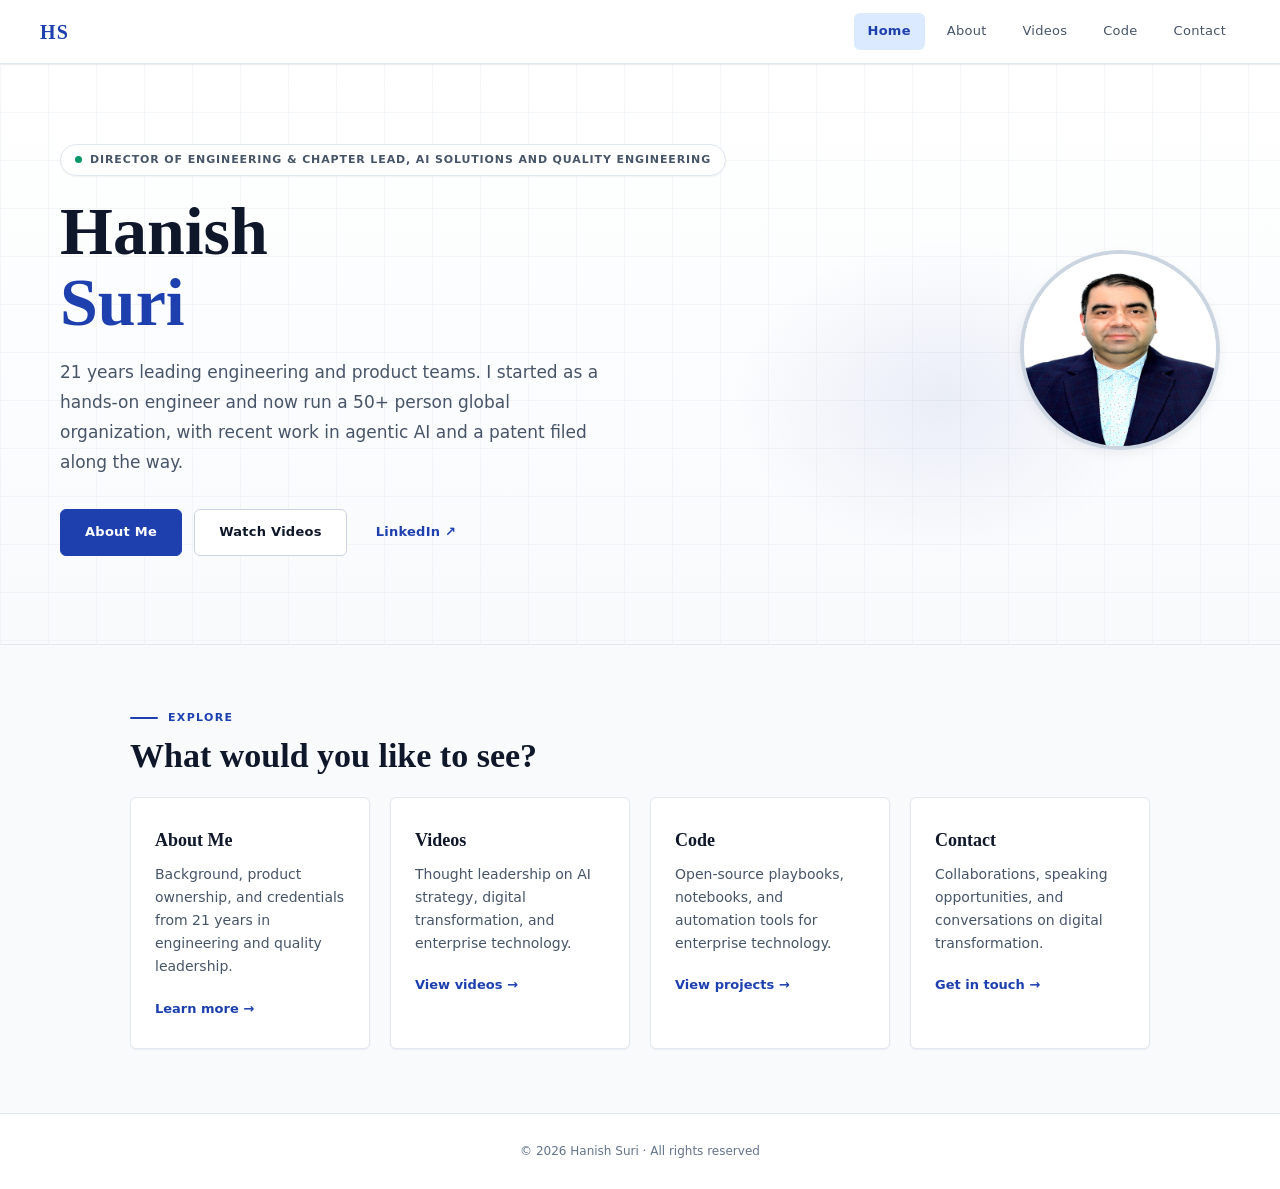
==== commit 8e5f1592: "Reposition site: Director of Engineering, career timeline, photo, projects - Retitle to Director of " ====
--- a/index.html
+++ b/index.html
@@ -3,7 +3,7 @@
 <head>
   <meta charset="UTF-8">
   <meta name="viewport" content="width=device-width, initial-scale=1.0">
-  <meta name="description" content="Hanish Suri — Chapter Lead & Director at BCG. Technology leadership, AI, and digital transformation.">
+  <meta name="description" content="Hanish Suri — Director of Engineering & Chapter Lead at BCG. Product ownership, AI-powered engineering, and global technology leadership.">
   <title>Hanish Suri · Home</title>
   <link rel="stylesheet" href="styles.css">
 </head>
@@ -26,14 +26,19 @@
     <header class="hero">
       <div class="grid-bg" aria-hidden="true"></div>
       <div class="glow" aria-hidden="true"></div>
-      <div class="hero-content">
-        <div class="pill"><span class="dot"></span> Chapter Lead &amp; Director · Boston Consulting Group</div>
-        <h1 class="hero-name">Hanish<br><span class="accent">Suri</span></h1>
-        <p class="hero-sub">20+ years at the intersection of leadership, emerging technology, and global strategy — driving AI-powered digital transformation that delivers measurable outcomes across the world.</p>
-        <div class="btns">
-          <a class="btn-primary" href="about.html">About Me</a>
-          <a class="btn-secondary" href="videos.html">Watch Videos</a>
-          <a href="https://www.linkedin.com/in/hanish-suri-a6b50418/" class="btn-ghost" target="_blank" rel="noreferrer">LinkedIn ↗</a>
+      <div class="hero-inner">
+        <div class="hero-content">
+          <div class="pill"><span class="dot"></span> Director of Engineering &amp; Chapter Lead, AI Solutions and Quality Engineering</div>
+          <h1 class="hero-name">Hanish<br><span class="accent">Suri</span></h1>
+          <p class="hero-sub">21 years leading engineering and product teams. I started as a hands-on engineer and now run a 50+ person global organization, with recent work in agentic AI and a patent filed along the way.</p>
+          <div class="btns">
+            <a class="btn-primary" href="about.html">About Me</a>
+            <a class="btn-secondary" href="videos.html">Watch Videos</a>
+            <a href="https://www.linkedin.com/in/hanishsuri/" class="btn-ghost" target="_blank" rel="noreferrer">LinkedIn ↗</a>
+          </div>
+        </div>
+        <div class="hero-photo">
+          <img src="images/hanish-suri.jpg" alt="Hanish Suri" class="hero-img">
         </div>
       </div>
     </header>
@@ -44,7 +49,7 @@
       <div class="teaser-grid">
         <a class="teaser-card" href="about.html">
           <h3>About Me</h3>
-          <p>Background, expertise, and credentials from two decades in technology leadership.</p>
+          <p>Background, product ownership, and credentials from 21 years in engineering and quality leadership.</p>
           <span class="teaser-link">Learn more →</span>
         </a>
         <a class="teaser-card" href="videos.html">
--- a/styles.css
+++ b/styles.css
@@ -181,6 +181,38 @@
   max-width: 680px;
 }
 
+.hero-inner {
+  position: relative;
+  display: flex;
+  align-items: center;
+  justify-content: space-between;
+  gap: 48px;
+  flex-wrap: wrap-reverse;
+}
+
+.hero-photo {
+  flex-shrink: 0;
+}
+
+.hero-img {
+  width: 200px;
+  height: 200px;
+  border-radius: 50%;
+  object-fit: cover;
+  border: 4px solid var(--border-strong);
+  box-shadow: var(--shadow-md);
+  display: block;
+}
+
+.avatar {
+  width: 96px;
+  height: 96px;
+  border-radius: 50%;
+  object-fit: cover;
+  border: 3px solid var(--border-strong);
+  box-shadow: var(--shadow-sm);
+}
+
 .page-header {
   position: relative;
   max-width: 1140px;
@@ -430,6 +462,17 @@
   line-height: 1.8;
 }
 
+.body a {
+  color: var(--accent);
+  text-decoration: underline;
+  text-decoration-color: var(--border-strong);
+  text-underline-offset: 2px;
+}
+
+.body a:hover {
+  text-decoration-color: var(--accent);
+}
+
 .about-grid {
   display: grid;
   grid-template-columns: 1fr 1fr;
@@ -525,6 +568,76 @@
   color: var(--text-subtle);
 }
 
+.timeline {
+  position: relative;
+  margin-top: 20px;
+  padding-left: 28px;
+}
+
+.timeline::before {
+  content: '';
+  position: absolute;
+  left: 5px;
+  top: 6px;
+  bottom: 6px;
+  width: 2px;
+  background: var(--border);
+}
+
+.timeline-item {
+  position: relative;
+  padding-bottom: 32px;
+}
+
+.timeline-item:last-child {
+  padding-bottom: 0;
+}
+
+.timeline-dot {
+  position: absolute;
+  left: -28px;
+  top: 4px;
+  width: 12px;
+  height: 12px;
+  border-radius: 50%;
+  background: var(--surface);
+  border: 2px solid var(--accent);
+}
+
+.timeline-top {
+  display: flex;
+  align-items: baseline;
+  justify-content: space-between;
+  gap: 16px;
+  flex-wrap: wrap;
+}
+
+.timeline-role {
+  font-weight: 700;
+  font-size: 0.9375rem;
+  color: var(--text);
+}
+
+.timeline-dates {
+  font-size: 0.75rem;
+  color: var(--text-subtle);
+  white-space: nowrap;
+}
+
+.timeline-company {
+  color: var(--accent);
+  font-weight: 600;
+  font-size: 0.8125rem;
+  margin-top: 2px;
+}
+
+.timeline-desc {
+  font-size: 0.875rem;
+  color: var(--text-muted);
+  margin-top: 8px;
+  line-height: 1.7;
+}
+
 .section-hdr {
   display: flex;
   align-items: flex-end;
@@ -567,6 +680,10 @@
   transition: box-shadow 0.2s ease;
 }
 
+a.vcard {
+  display: block;
+}
+
 .vcard:hover {
   box-shadow: var(--shadow-md);
 }
@@ -645,6 +762,18 @@
 .repo:hover {
   border-color: var(--accent);
   box-shadow: var(--shadow-md);
+}
+
+a.repo {
+  display: block;
+}
+
+.repo-live {
+  margin-top: 10px;
+  font-size: 0.6875rem;
+  font-weight: 600;
+  color: var(--accent);
+  letter-spacing: 0.04em;
 }
 
 .repo-top {
@@ -763,6 +892,10 @@
 
 .mt16 {
   margin-top: 16px;
+}
+
+.mb16 {
+  margin-bottom: 16px;
 }
 
 .mt28 {
@@ -835,6 +968,16 @@
   .cred-grid {
     grid-template-columns: 1fr;
   }
+
+  .hero-inner {
+    justify-content: center;
+    text-align: center;
+  }
+
+  .hero-img {
+    width: 140px;
+    height: 140px;
+  }
 }
 
 @media (prefers-reduced-motion: reduce) {
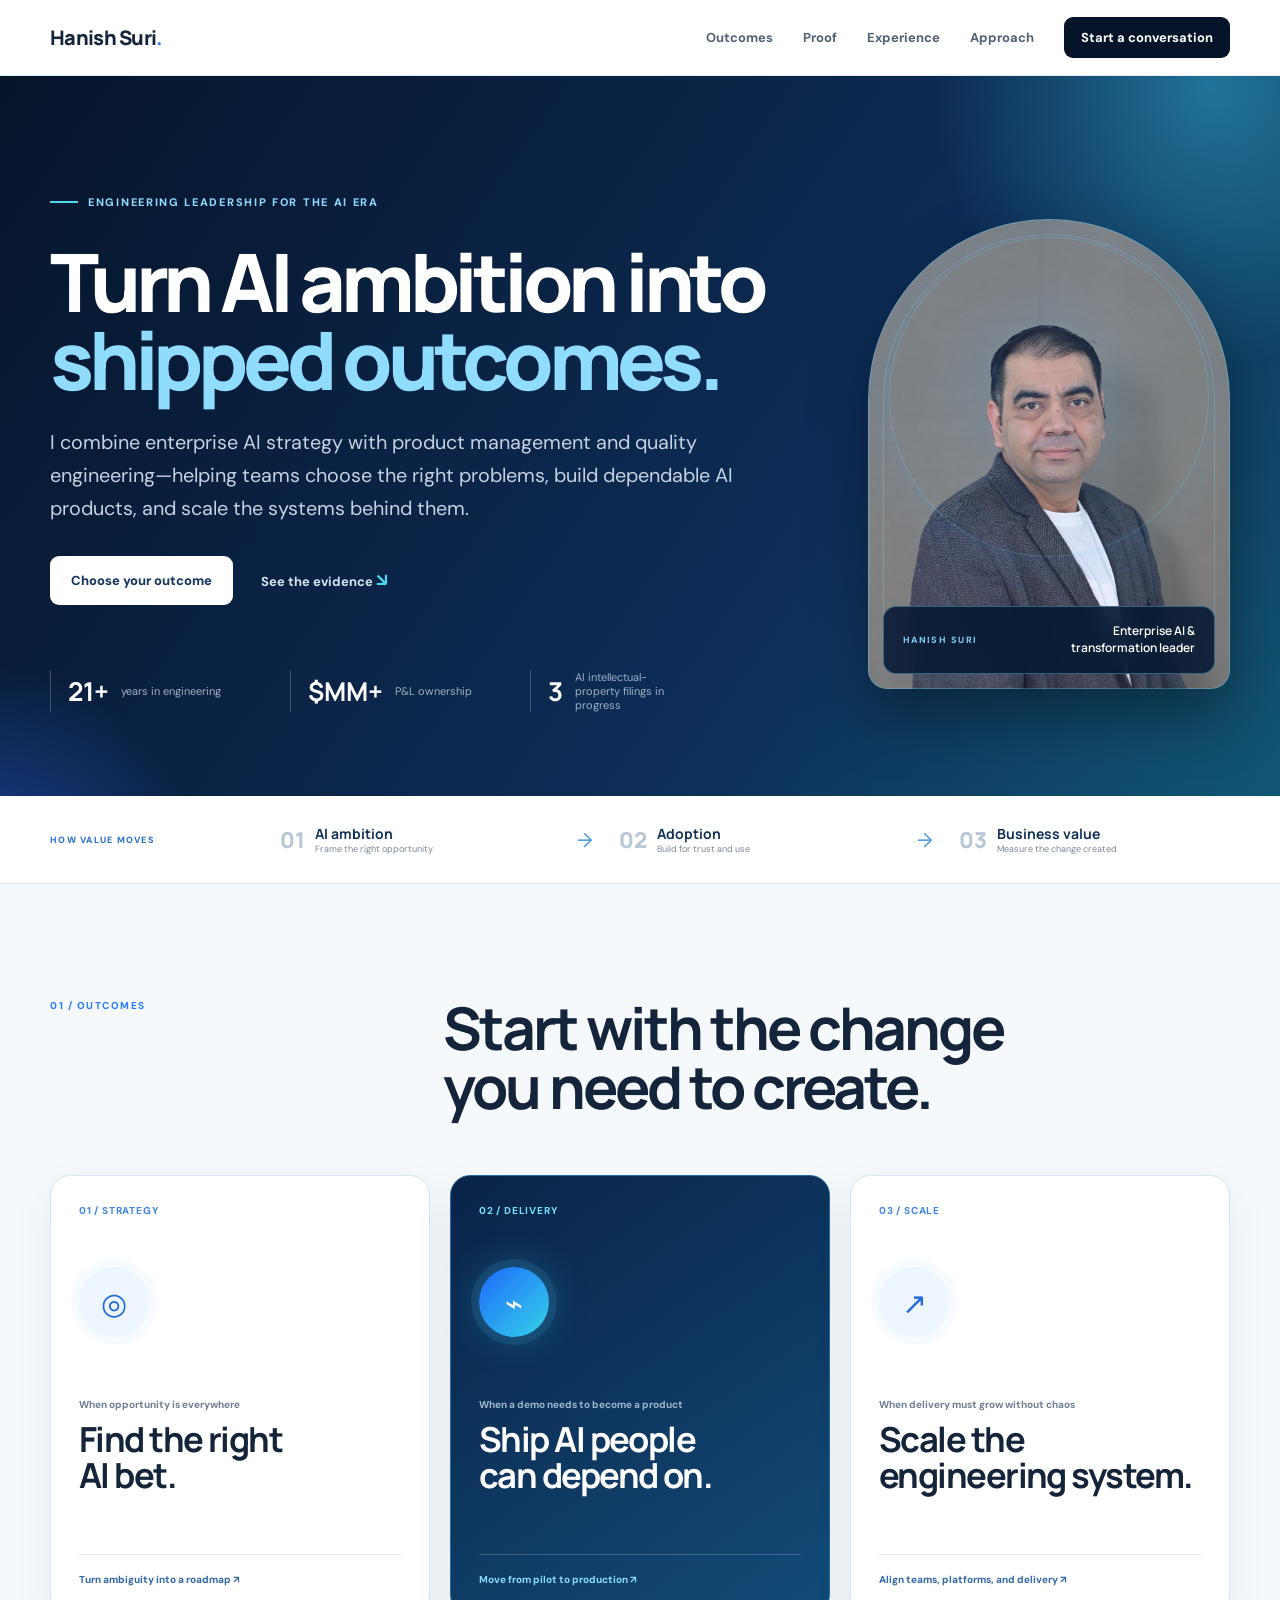
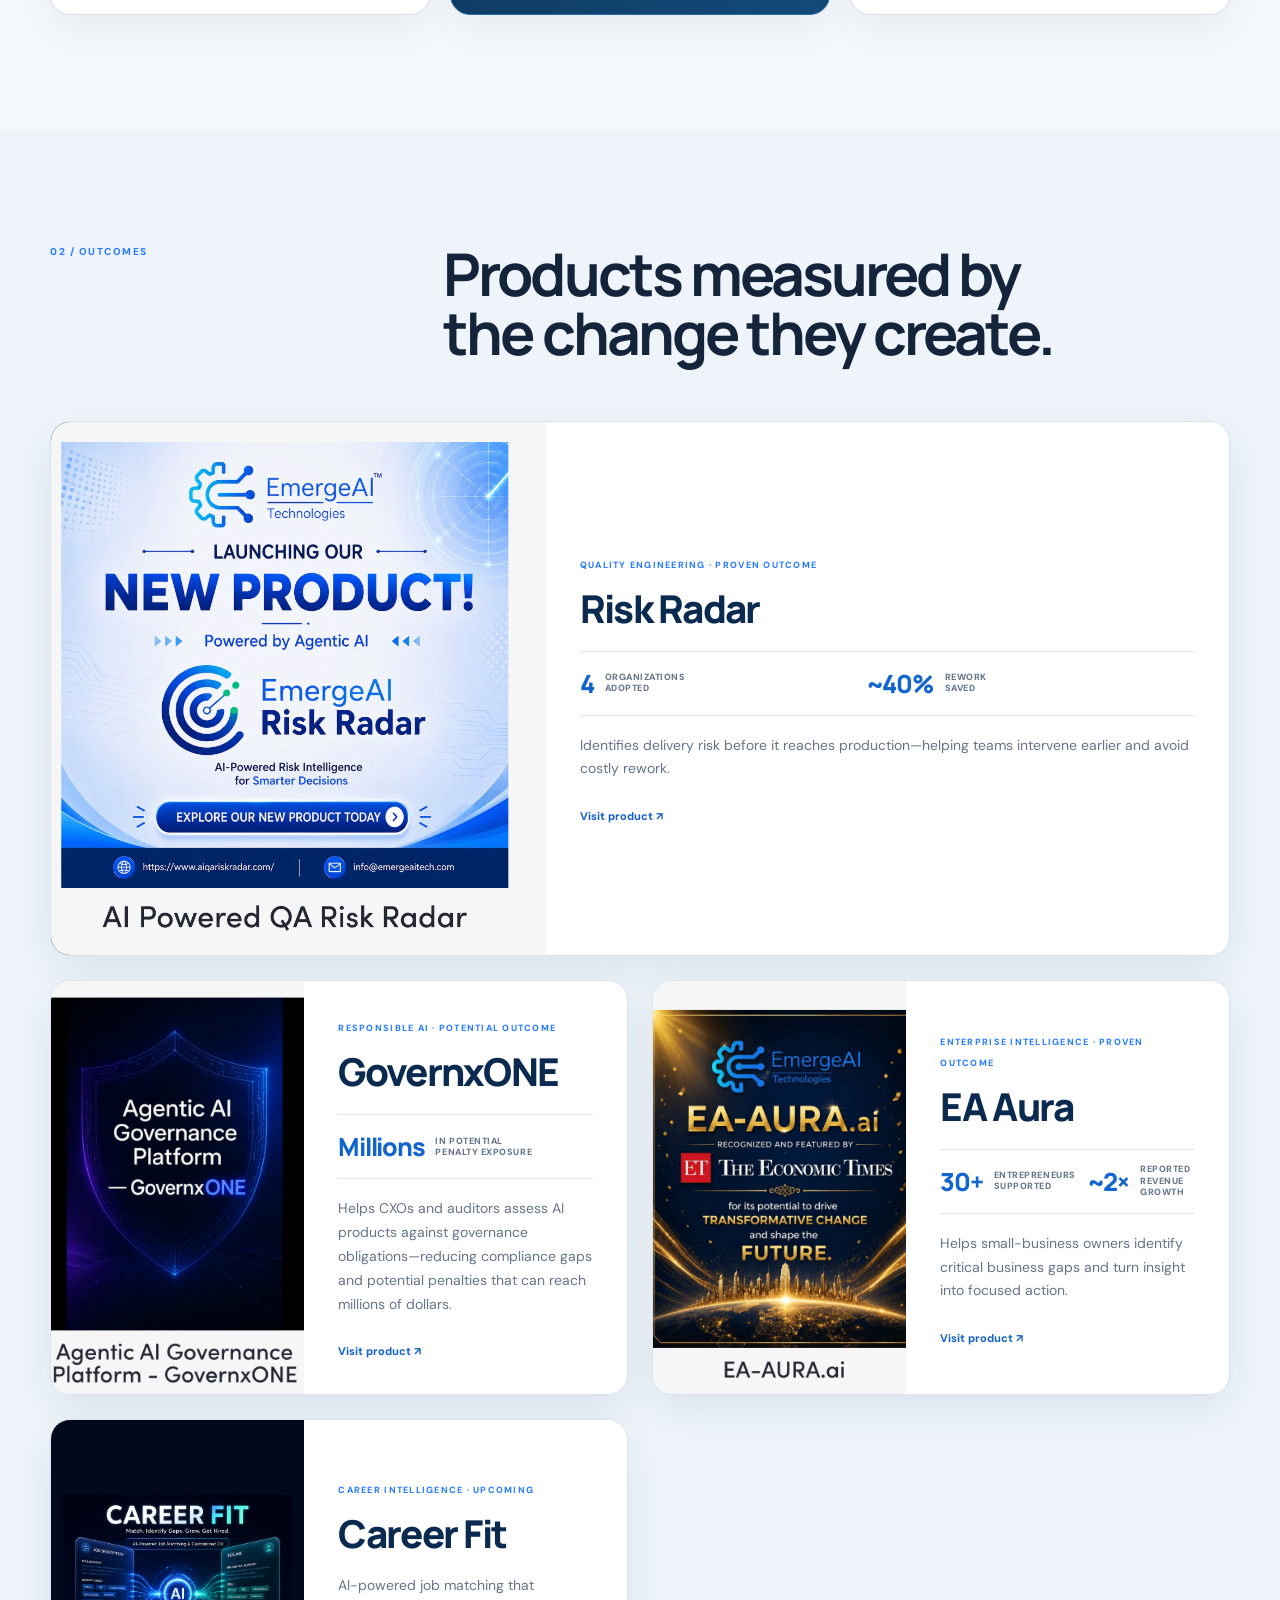
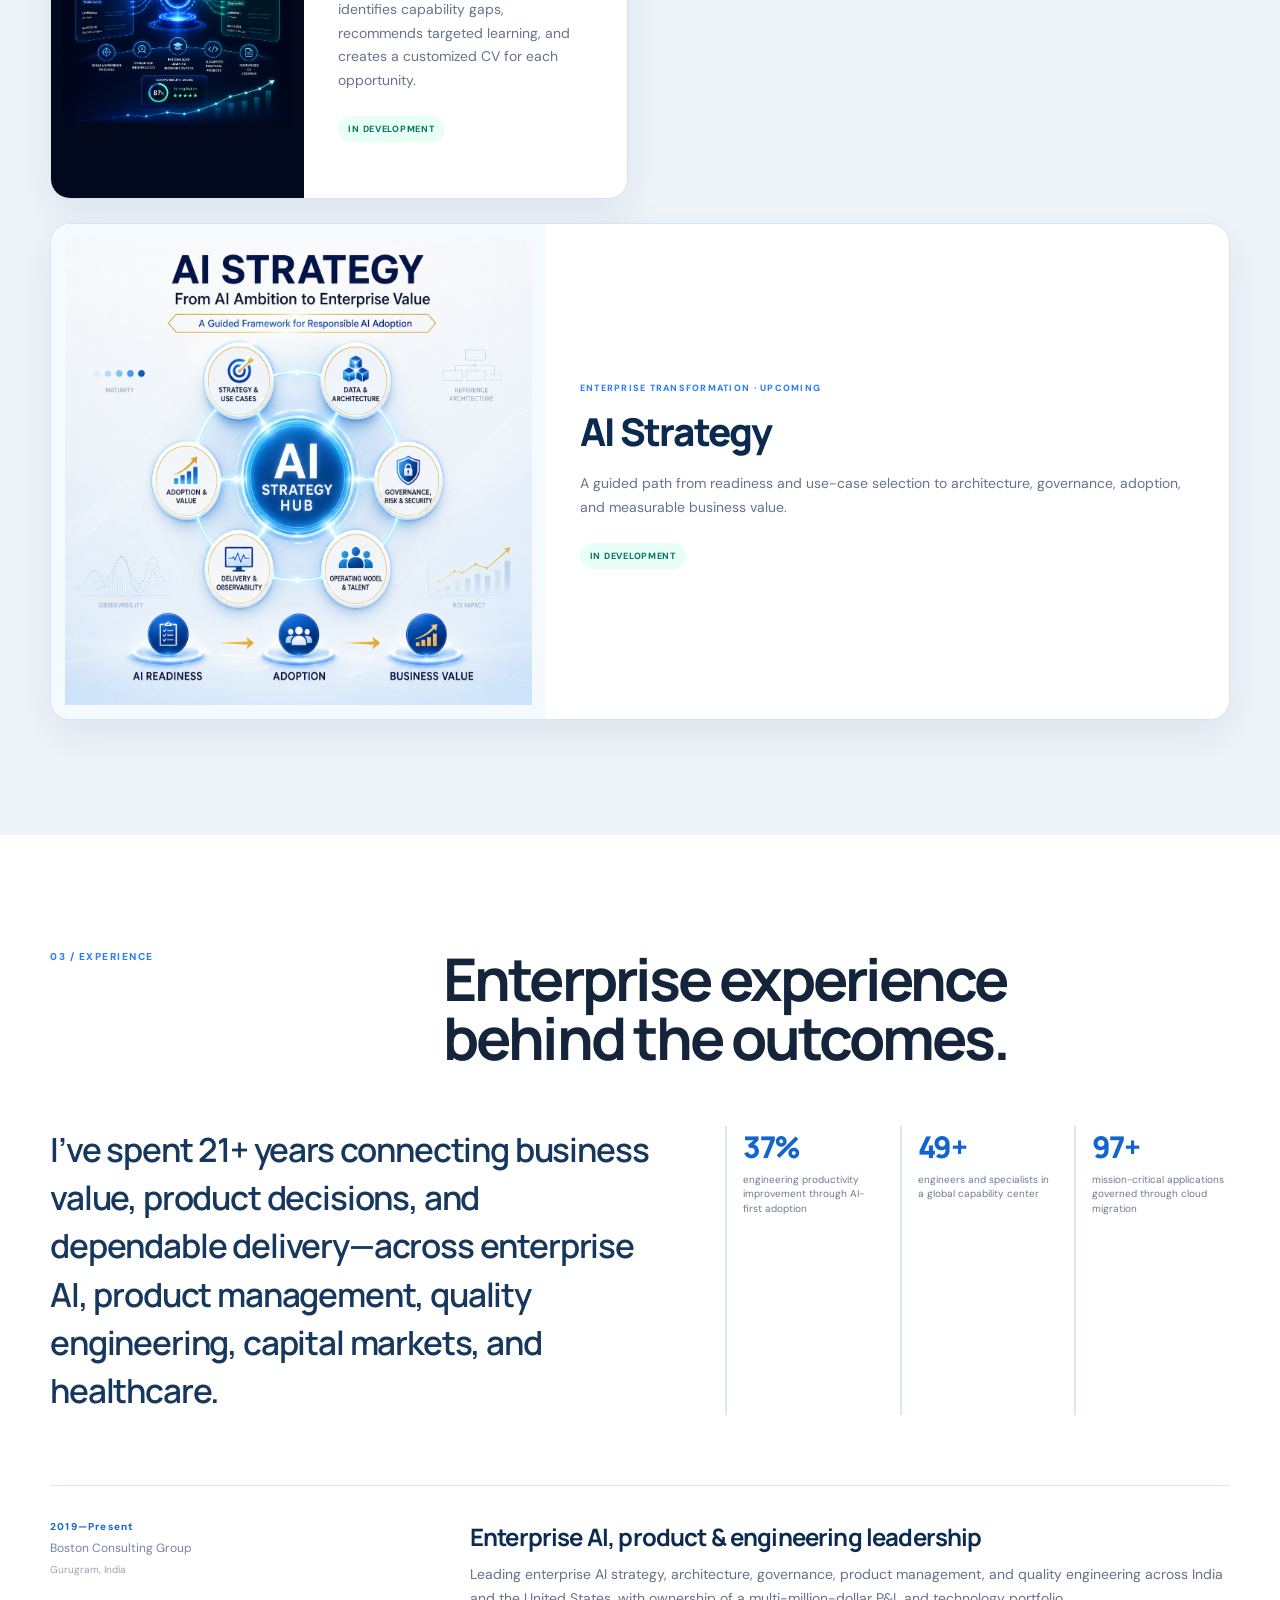
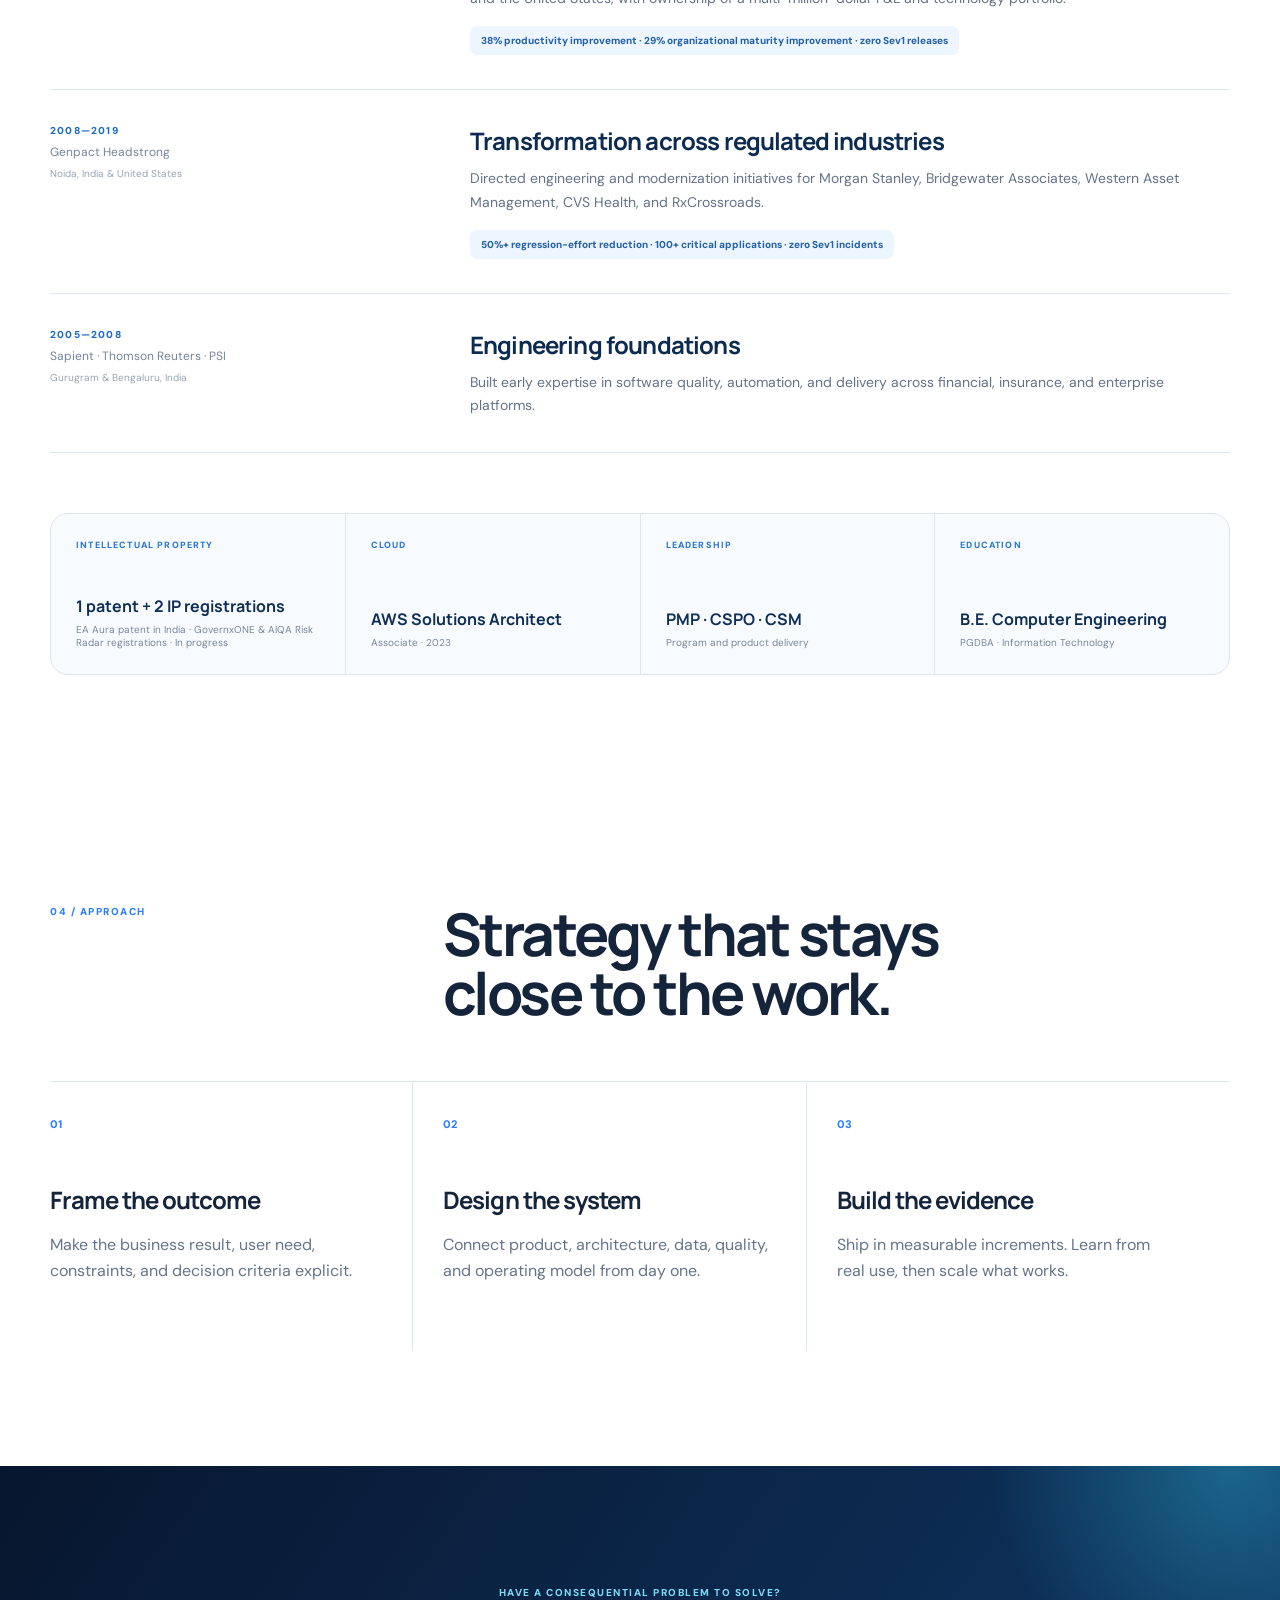
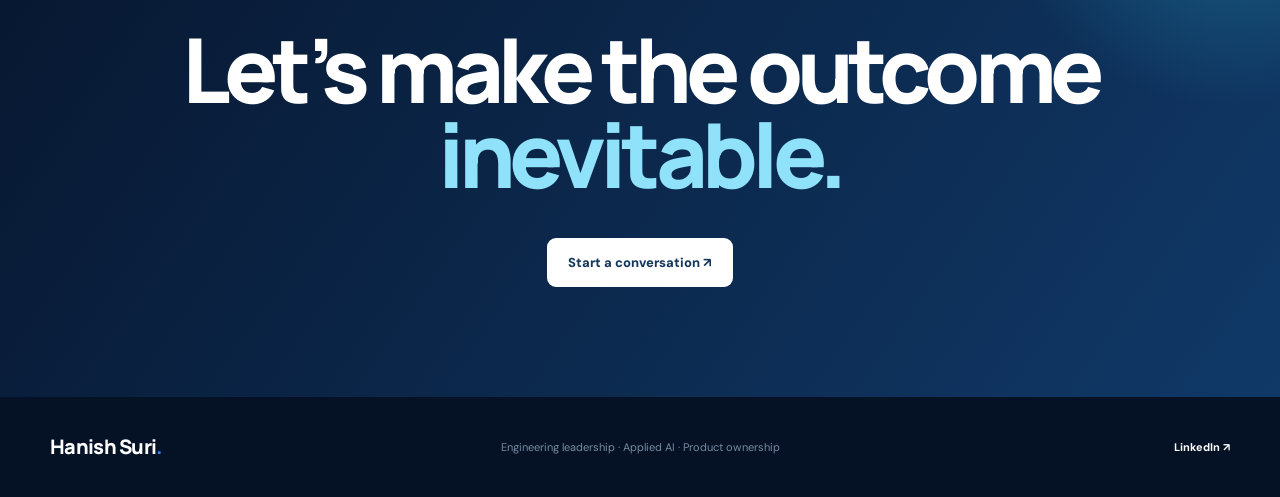
==== commit 1c007b55: "Replace portfolio with outcome-driven rebrand" ====
--- a/index.html
+++ b/index.html
@@ -1,78 +1,109 @@
-<!DOCTYPE html>
+<!doctype html>
 <html lang="en">
 <head>
-  <meta charset="UTF-8">
-  <meta name="viewport" content="width=device-width, initial-scale=1.0">
-  <meta name="description" content="Hanish Suri — Director of Engineering & Chapter Lead at BCG. Product ownership, AI-powered engineering, and global technology leadership.">
-  <title>Hanish Suri · Home</title>
+  <meta charset="utf-8">
+  <meta name="viewport" content="width=device-width, initial-scale=1">
+  <meta name="description" content="Hanish Suri helps enterprise teams turn AI ambition into dependable products and scalable engineering outcomes.">
+  <title>Hanish Suri — From AI ambition to shipped outcomes</title>
+  <link rel="preconnect" href="https://fonts.googleapis.com">
+  <link rel="preconnect" href="https://fonts.gstatic.com" crossorigin>
+  <link href="https://fonts.googleapis.com/css2?family=DM+Sans:wght@400;500;600&family=Manrope:wght@500;600;700;800&display=swap" rel="stylesheet">
   <link rel="stylesheet" href="styles.css">
 </head>
 <body>
-  <div class="root">
-    <nav class="nav" id="nav">
-      <a class="logo" href="index.html">HS</a>
-      <button class="nav-toggle" id="navToggle" aria-label="Open menu" aria-expanded="false">
-        <span></span><span></span>
-      </button>
-      <div class="nav-links" id="navLinks">
-        <a class="nav-btn" href="index.html" data-page="home">Home</a>
-        <a class="nav-btn" href="about.html" data-page="about">About</a>
-        <a class="nav-btn" href="videos.html" data-page="videos">Videos</a>
-        <a class="nav-btn" href="code.html" data-page="code">Code</a>
-        <a class="nav-btn" href="contact.html" data-page="contact">Contact</a>
-      </div>
+  <header class="site-header">
+    <a class="brand" href="index.html" aria-label="Hanish Suri home">Hanish Suri<span>.</span></a>
+    <button class="menu" aria-expanded="false" aria-controls="nav">Menu</button>
+    <nav id="nav" aria-label="Main navigation">
+      <a href="#outcomes">Outcomes</a><a href="#proof">Proof</a><a href="#experience">Experience</a><a href="#approach">Approach</a>
+      <a class="nav-cta" href="https://www.linkedin.com/in/hanishsuri/">Start a conversation</a>
     </nav>
+  </header>
 
-    <header class="hero">
-      <div class="grid-bg" aria-hidden="true"></div>
-      <div class="glow" aria-hidden="true"></div>
-      <div class="hero-inner">
-        <div class="hero-content">
-          <div class="pill"><span class="dot"></span> Director of Engineering &amp; Chapter Lead, AI Solutions and Quality Engineering</div>
-          <h1 class="hero-name">Hanish<br><span class="accent">Suri</span></h1>
-          <p class="hero-sub">21 years leading engineering and product teams. I started as a hands-on engineer and now run a 50+ person global organization, with recent work in agentic AI and a patent filed along the way.</p>
-          <div class="btns">
-            <a class="btn-primary" href="about.html">About Me</a>
-            <a class="btn-secondary" href="videos.html">Watch Videos</a>
-            <a href="https://www.linkedin.com/in/hanishsuri/" class="btn-ghost" target="_blank" rel="noreferrer">LinkedIn ↗</a>
-          </div>
-        </div>
-        <div class="hero-photo">
-          <img src="images/hanish-suri.jpg" alt="Hanish Suri" class="hero-img">
+  <main>
+    <section class="hero">
+      <div class="hero-orb orb-one"></div><div class="hero-orb orb-two"></div>
+      <div class="hero-copy">
+        <div class="eyebrow"><span></span> Engineering leadership for the AI era</div>
+        <h1>Turn AI ambition into<br><em>shipped outcomes.</em></h1>
+        <p class="lede">I combine enterprise AI strategy with product management and quality engineering—helping teams choose the right problems, build dependable AI products, and scale the systems behind them.</p>
+        <div class="actions"><a class="button primary" href="#outcomes">Choose your outcome</a><a class="text-link" href="#proof">See the evidence <span>↘</span></a></div>
+        <div class="signal-row" aria-label="Experience highlights">
+          <div><strong>21+</strong><span>years in engineering</span></div>
+          <div><strong>$MM+</strong><span>P&amp;L ownership</span></div>
+          <div><strong>3</strong><span>AI intellectual-property filings in progress</span></div>
         </div>
       </div>
-    </header>
-
-    <section class="teaser-section" aria-labelledby="explore-heading">
-      <div class="section-label"><span class="line"></span><span>Explore</span></div>
-      <h2 id="explore-heading" class="h2">What would you like to see?</h2>
-      <div class="teaser-grid">
-        <a class="teaser-card" href="about.html">
-          <h3>About Me</h3>
-          <p>Background, product ownership, and credentials from 21 years in engineering and quality leadership.</p>
-          <span class="teaser-link">Learn more →</span>
-        </a>
-        <a class="teaser-card" href="videos.html">
-          <h3>Videos</h3>
-          <p>Thought leadership on AI strategy, digital transformation, and enterprise technology.</p>
-          <span class="teaser-link">View videos →</span>
-        </a>
-        <a class="teaser-card" href="code.html">
-          <h3>Code</h3>
-          <p>Open-source playbooks, notebooks, and automation tools for enterprise technology.</p>
-          <span class="teaser-link">View projects →</span>
-        </a>
-        <a class="teaser-card" href="contact.html">
-          <h3>Contact</h3>
-          <p>Collaborations, speaking opportunities, and conversations on digital transformation.</p>
-          <span class="teaser-link">Get in touch →</span>
-        </a>
+      <div class="hero-portrait">
+        <div class="portrait-ring"></div>
+        <img src="assets/hanish-suri.jpg" alt="Hanish Suri">
+        <div class="portrait-note"><span>Hanish Suri</span><strong>Enterprise AI &amp;<br>transformation leader</strong></div>
       </div>
     </section>
 
-    <footer class="footer">© <span id="year"></span> Hanish Suri · All rights reserved</footer>
-  </div>
+    <section class="value-flow" aria-label="From AI ambition to business value">
+      <span class="flow-label">How value moves</span>
+      <div class="flow-step"><b>01</b><strong>AI ambition</strong><small>Frame the right opportunity</small></div><i>→</i>
+      <div class="flow-step"><b>02</b><strong>Adoption</strong><small>Build for trust and use</small></div><i>→</i>
+      <div class="flow-step"><b>03</b><strong>Business value</strong><small>Measure the change created</small></div>
+    </section>
 
+    <section class="outcomes" id="outcomes">
+      <div class="section-intro"><span>01 / Outcomes</span><h2>Start with the change<br>you need to create.</h2></div>
+      <div class="outcome-grid">
+        <a class="outcome-card" href="outcomes/find-the-right-ai-bet.html"><span class="card-no">01 / STRATEGY</span><div class="card-icon">◎</div><div><p>When opportunity is everywhere</p><h3>Find the right<br>AI bet.</h3></div><span class="card-link">Turn ambiguity into a roadmap ↗</span></a>
+        <a class="outcome-card featured" href="outcomes/ship-dependable-ai.html"><span class="card-no">02 / DELIVERY</span><div class="card-icon">⌁</div><div><p>When a demo needs to become a product</p><h3>Ship AI people<br>can depend on.</h3></div><span class="card-link">Move from pilot to production ↗</span></a>
+        <a class="outcome-card" href="outcomes/scale-engineering.html"><span class="card-no">03 / SCALE</span><div class="card-icon">↗</div><div><p>When delivery must grow without chaos</p><h3>Scale the<br>engineering system.</h3></div><span class="card-link">Align teams, platforms, and delivery ↗</span></a>
+      </div>
+    </section>
+
+    <section class="proof" id="proof">
+      <div class="section-intro light"><span>02 / Outcomes</span><h2>Products measured by<br>the change they create.</h2></div>
+      <div class="work-grid">
+        <article class="work-card work-wide"><div class="work-image"><img src="assets/risk-radar.png" alt="EmergeAI Risk Radar product"></div><div class="work-copy"><span>Quality engineering · Proven outcome</span><h3>Risk Radar</h3><div class="impact"><strong>4</strong><small>organizations<br>adopted</small><strong>~40%</strong><small>rework<br>saved</small></div><p>Identifies delivery risk before it reaches production—helping teams intervene earlier and avoid costly rework.</p><a href="https://www.aiqariskradar.com" target="_blank" rel="noreferrer">Visit product ↗</a></div></article>
+        <article class="work-card"><div class="work-image"><img src="assets/governxone.png" alt="GovernxONE Agentic AI Governance Platform"></div><div class="work-copy"><span>Responsible AI · Potential outcome</span><h3>GovernxONE</h3><div class="impact compact"><strong>Millions</strong><small>in potential<br>penalty exposure</small></div><p>Helps CXOs and auditors assess AI products against governance obligations—reducing compliance gaps and potential penalties that can reach millions of dollars.</p><a href="https://governxone.com" target="_blank" rel="noreferrer">Visit product ↗</a></div></article>
+        <article class="work-card"><div class="work-image"><img src="assets/ea-aura.png" alt="EA Aura featured by The Economic Times"></div><div class="work-copy"><span>Enterprise intelligence · Proven outcome</span><h3>EA Aura</h3><div class="impact"><strong>30+</strong><small>entrepreneurs<br>supported</small><strong>~2×</strong><small>reported revenue<br>growth</small></div><p>Helps small-business owners identify critical business gaps and turn insight into focused action.</p><a href="https://ea-aura.ai" target="_blank" rel="noreferrer">Visit product ↗</a></div></article>
+        <article class="work-card career"><div class="work-image"><img src="assets/career-fit.png" alt="Career Fit AI-powered job matching and customized CV platform"></div><div class="work-copy"><span>Career intelligence · Upcoming</span><h3>Career Fit</h3><p>AI-powered job matching that identifies capability gaps, recommends targeted learning, and creates a customized CV for each opportunity.</p><span class="coming-soon">In development</span></div></article>
+        <article class="work-card work-wide strategy"><div class="work-image"><img src="assets/ai-strategy.png" alt="Enterprise AI strategy framework"></div><div class="work-copy"><span>Enterprise transformation · Upcoming</span><h3>AI Strategy</h3><p>A guided path from readiness and use-case selection to architecture, governance, adoption, and measurable business value.</p><span class="coming-soon">In development</span></div></article>
+      </div>
+    </section>
+
+    <section class="experience" id="experience">
+      <div class="section-intro"><span>03 / Experience</span><h2>Enterprise experience<br>behind the outcomes.</h2></div>
+      <div class="experience-lead">
+        <p class="experience-statement">I’ve spent 21+ years connecting business value, product decisions, and dependable delivery—across enterprise AI, product management, quality engineering, capital markets, and healthcare.</p>
+        <div class="experience-facts">
+          <div><strong>38%</strong><span>engineering productivity improvement through AI-first adoption</span></div>
+          <div><strong>50+</strong><span>engineers and specialists in a global capability center</span></div>
+          <div><strong>100+</strong><span>mission-critical applications governed through cloud migration</span></div>
+        </div>
+      </div>
+      <div class="career-path">
+        <article><div class="career-meta"><span>2019—Present</span><small>Boston Consulting Group</small><em>Gurugram, India</em></div><div><h3>Enterprise AI, product &amp; engineering leadership</h3><p>Leading enterprise AI strategy, architecture, governance, product management, and quality engineering across India and the United States, with ownership of a multi-million-dollar P&amp;L and technology portfolio.</p><div class="career-result">38% productivity improvement · 29% organizational maturity improvement · zero Sev1 releases</div></div></article>
+        <article><div class="career-meta"><span>2008—2019</span><small>Genpact Headstrong</small><em>Noida, India &amp; United States</em></div><div><h3>Transformation across regulated industries</h3><p>Directed engineering and modernization initiatives for Morgan Stanley, Bridgewater Associates, Western Asset Management, CVS Health, and RxCrossroads.</p><div class="career-result">50%+ regression-effort reduction · 100+ critical applications · zero Sev1 incidents</div></div></article>
+        <article><div class="career-meta"><span>2005—2008</span><small>Sapient · Thomson Reuters · PSI</small><em>Gurugram &amp; Bengaluru, India</em></div><div><h3>Engineering foundations</h3><p>Built early expertise in software quality, automation, and delivery across financial, insurance, and enterprise platforms.</p></div></article>
+      </div>
+      <div class="credentials">
+        <div><span>Intellectual property</span><strong>1 patent + 2 IP registrations</strong><small>EA Aura patent in India · GovernxONE &amp; AIQA Risk Radar registrations · In progress</small></div>
+        <div><span>Cloud</span><strong>AWS Solutions Architect</strong><small>Associate · 2023</small></div>
+        <div><span>Leadership</span><strong>PMP · CSPO · CSM</strong><small>Program and product delivery</small></div>
+        <div><span>Education</span><strong>B.E. Computer Engineering</strong><small>PGDBA · Information Technology</small></div>
+      </div>
+    </section>
+
+    <section class="approach" id="approach">
+      <div class="section-intro"><span>04 / Approach</span><h2>Strategy that stays<br>close to the work.</h2></div>
+      <div class="steps">
+        <article><span>01</span><h3>Frame the outcome</h3><p>Make the business result, user need, constraints, and decision criteria explicit.</p></article>
+        <article><span>02</span><h3>Design the system</h3><p>Connect product, architecture, data, quality, and operating model from day one.</p></article>
+        <article><span>03</span><h3>Build the evidence</h3><p>Ship in measurable increments. Learn from real use, then scale what works.</p></article>
+      </div>
+    </section>
+
+    <section class="closing"><p>Have a consequential problem to solve?</p><h2>Let’s make the outcome<br><em>inevitable.</em></h2><a class="button dark" href="https://www.linkedin.com/in/hanishsuri/">Start a conversation ↗</a></section>
+  </main>
+
+  <footer><a class="brand" href="index.html">Hanish Suri<span>.</span></a><p>Engineering leadership · Applied AI · Product ownership</p><a href="https://www.linkedin.com/in/hanishsuri/" target="_blank" rel="noreferrer">LinkedIn ↗</a></footer>
   <script src="script.js"></script>
 </body>
 </html>
--- a/styles.css
+++ b/styles.css
@@ -1,993 +1,29 @@
-:root {
-  --bg: #f8fafc;
-  --bg-alt: #f1f5f9;
-  --surface: #ffffff;
-  --text: #0f172a;
-  --text-muted: #475569;
-  --text-subtle: #64748b;
-  --accent: #1e40af;
-  --accent-soft: #dbeafe;
-  --accent-hover: #1d4ed8;
-  --border: #e2e8f0;
-  --border-strong: #cbd5e1;
-  --nav-bg: rgba(255, 255, 255, 0.92);
-  --shadow-sm: 0 1px 2px rgba(15, 23, 42, 0.05);
-  --shadow-md: 0 4px 12px rgba(15, 23, 42, 0.06);
-  --radius: 6px;
-  --font-sans: "Segoe UI", system-ui, -apple-system, sans-serif;
-  --font-serif: "Georgia", "Times New Roman", serif;
-}
+:root{--navy:#06142a;--navy2:#0d2f59;--blue:#287cff;--cyan:#49d8f2;--ink:#14243b;--muted:#65748a;--paper:#f6f9fc;--line:#dce6f0;--white:#fff;--pad:max(24px,calc((100vw - 1180px)/2))}*{box-sizing:border-box}html{scroll-behavior:smooth}body{margin:0;background:var(--paper);color:var(--ink);font-family:'DM Sans',sans-serif}a{color:inherit;text-decoration:none}.site-header{height:76px;padding:0 var(--pad);display:flex;align-items:center;justify-content:space-between;background:rgba(255,255,255,.95);border-bottom:1px solid #e5edf5;position:sticky;top:0;z-index:20;backdrop-filter:blur(12px)}.brand{font:800 20px 'Manrope',sans-serif;letter-spacing:-.7px}.brand span,h1 em,.closing em{color:var(--blue);font-style:normal}nav{display:flex;align-items:center;gap:30px;font-size:13px;font-weight:700;color:#526176}.nav-cta{background:var(--navy);color:#fff;padding:12px 17px;border-radius:9px}.menu{display:none;background:none;border:0;font:600 14px inherit}.hero{min-height:720px;padding:90px var(--pad) 55px;display:grid;grid-template-columns:minmax(0,1.35fr) minmax(320px,.65fr);align-items:center;gap:65px;position:relative;overflow:hidden;background:linear-gradient(125deg,var(--navy),#0d2d57 64%,#125673);color:#fff}.hero-orb{position:absolute;border-radius:50%;pointer-events:none}.orb-one{width:580px;height:580px;right:-220px;top:-280px;background:radial-gradient(circle,rgba(62,211,244,.4),transparent 68%)}.orb-two{width:460px;height:460px;left:-250px;bottom:-320px;background:radial-gradient(circle,rgba(45,110,255,.45),transparent 68%)}.hero-copy,.hero-portrait{position:relative;z-index:1}.eyebrow{text-transform:uppercase;color:#8fd8ff;font-size:11px;font-weight:800;letter-spacing:1.7px;display:flex;align-items:center;gap:10px}.eyebrow span{width:28px;height:2px;background:var(--cyan)}h1{font:800 clamp(54px,6.3vw,92px)/.96 'Manrope',sans-serif;letter-spacing:-.065em;margin:34px 0 28px;max-width:900px}h1 em{color:#8fdcff}.lede{font-size:clamp(17px,1.55vw,21px);line-height:1.65;max-width:710px;margin:0 0 31px;color:#c5d2e2}.actions{display:flex;align-items:center;gap:28px}.button{display:inline-block;padding:16px 21px;border-radius:9px;font-weight:800;font-size:13px}.primary{background:#fff;color:#15375d}.text-link{font-weight:700;font-size:13px;color:#d6e5f4}.text-link span{color:var(--cyan);font-size:18px}.signal-row{margin-top:65px;display:grid;grid-template-columns:repeat(3,1fr);max-width:720px}.signal-row div{display:flex;gap:12px;align-items:center;border-left:1px solid rgba(255,255,255,.22);padding-left:17px}.signal-row strong{font:700 26px 'Manrope'}.signal-row span{font-size:11px;max-width:105px;color:#9fb0c4}.hero-portrait{align-self:end;justify-self:center;width:min(100%,390px)}.hero-portrait:before{content:"";position:absolute;inset:8% -12% 3%;border:1px solid rgba(97,211,255,.28);border-radius:50% 50% 18px 18px}.portrait-ring{position:absolute;width:310px;height:310px;left:50%;top:33%;transform:translate(-50%,-50%);border:1px solid rgba(74,215,244,.38);border-radius:50%;box-shadow:0 0 55px rgba(55,167,255,.2),inset 0 0 55px rgba(55,167,255,.08)}.hero-portrait img{display:block;width:100%;height:535px;object-fit:cover;object-position:57% center;border-radius:190px 190px 20px 20px;filter:saturate(.88);box-shadow:0 28px 60px rgba(0,0,0,.35)}.portrait-note{position:absolute;left:-34px;right:-14px;bottom:24px;display:flex;justify-content:space-between;align-items:center;padding:16px 19px;border:1px solid rgba(134,222,255,.35);border-radius:13px;background:rgba(5,24,51,.82);backdrop-filter:blur(12px)}.portrait-note span{text-transform:uppercase;color:#7fcefa;font-size:9px;font-weight:800;letter-spacing:.16em}.portrait-note strong{text-align:right;font:600 12px/1.4 'Manrope'}.outcomes,.approach{padding:115px var(--pad)}.section-intro{display:grid;grid-template-columns:1fr 2fr;margin-bottom:58px}.section-intro>span{text-transform:uppercase;color:var(--blue);font-size:10px;font-weight:800;letter-spacing:1.5px}.section-intro h2{font:700 clamp(38px,4.6vw,66px)/1 'Manrope';letter-spacing:-.05em;margin:0}.outcome-grid{display:grid;grid-template-columns:repeat(3,1fr);gap:20px}.outcome-card{min-height:440px;padding:28px;display:flex;flex-direction:column;justify-content:space-between;border:1px solid #d8e4f0;border-radius:20px;background:#fff;box-shadow:0 15px 40px rgba(14,39,70,.07);transition:.25s}.outcome-card:hover{transform:translateY(-7px);box-shadow:0 24px 55px rgba(14,39,70,.13);border-color:#adcdf4}.outcome-card.featured{background:linear-gradient(145deg,#0a2347,#124b78);color:#fff;border-color:#266d9f}.card-no,.outcome-card p,.card-link{font-size:10px;font-weight:800;letter-spacing:.08em}.card-no{color:#4387e8}.featured .card-no{color:#76dbfa}.card-icon{width:70px;height:70px;display:grid;place-items:center;border-radius:50%;background:#edf5ff;color:#246bdf;font:500 30px Manrope;box-shadow:0 0 0 8px #f7faff}.featured .card-icon{background:linear-gradient(135deg,#1d69fa,#36d3e8);color:#fff;box-shadow:0 0 0 8px rgba(98,205,250,.1),0 0 40px rgba(57,207,249,.3)}.outcome-card p{color:#728096;letter-spacing:0}.featured p{color:#9db5cb}.outcome-card h3{font:700 clamp(29px,2.7vw,42px)/1.04 'Manrope';letter-spacing:-.045em;margin:10px 0}.card-link{border-top:1px solid var(--line);padding-top:18px;color:#346aa9;letter-spacing:0}.featured .card-link{border-color:rgba(255,255,255,.2);color:#86dcfa}.proof{background:#eef4fa;padding:115px var(--pad)}.light>span{color:var(--blue)}.work-grid{display:grid;grid-template-columns:repeat(2,1fr);gap:24px}.work-card{display:grid;grid-template-columns:44% 56%;min-height:380px;overflow:hidden;border:1px solid #d8e4ef;border-radius:20px;background:#fff;box-shadow:0 15px 42px rgba(14,38,67,.08);transition:.25s}.work-card:hover{transform:translateY(-5px);box-shadow:0 24px 52px rgba(14,38,67,.13)}.work-wide{grid-column:span 2;grid-template-columns:42% 58%;min-height:450px}.work-image{overflow:hidden;background:#06142a;display:flex;align-items:center;justify-content:center}.work-image img{width:100%;height:100%;object-fit:cover}.work-wide .work-image img{object-fit:contain}.strategy .work-image{background:#f5faff;padding:14px}.work-copy{padding:34px;align-self:center}.work-copy>span{color:var(--blue);font-size:9px;font-weight:800;letter-spacing:.14em;text-transform:uppercase}.work-copy h3{font:800 clamp(28px,3vw,43px) Manrope;letter-spacing:-.045em;margin:9px 0 14px;color:#0a2a50}.work-copy p{color:var(--muted);font-size:14px;line-height:1.7;margin:0 0 23px}.work-copy a{color:#1763c6;font-size:11px;font-weight:800}.approach{background:#fff}.steps{display:grid;grid-template-columns:repeat(3,1fr);border-top:1px solid var(--line)}.steps article{padding:30px 30px 50px 0;border-right:1px solid var(--line);margin-right:30px}.steps article:last-child{border:0}.steps span{font-size:11px;font-weight:800;color:var(--blue)}.steps h3{font:700 24px 'Manrope';letter-spacing:-.04em;margin:50px 0 12px}.steps p{line-height:1.65;color:var(--muted)}.closing{position:relative;overflow:hidden;background:linear-gradient(125deg,#07162e,#103968);color:#fff;text-align:center;padding:110px var(--pad)}.closing:after{content:"";position:absolute;width:500px;height:500px;right:-200px;top:-250px;border-radius:50%;background:radial-gradient(circle,rgba(54,213,244,.32),transparent 68%)}.closing p{font-size:10px;font-weight:800;text-transform:uppercase;letter-spacing:1.5px;color:#7ddcf7}.closing h2{position:relative;font:800 clamp(48px,7vw,92px)/.95 'Manrope';letter-spacing:-.065em;margin:27px 0 42px;z-index:1}.closing em{color:#8fe2fa}.dark{position:relative;background:#fff;color:#15375d;z-index:1}footer{padding:32px var(--pad);display:grid;grid-template-columns:1fr 2fr 1fr;align-items:center;background:#051226;color:#fff;font-size:11px}footer p{text-align:center;color:#788aa2}footer>a:last-child{text-align:right;font-weight:700}.outcome-page .hero{min-height:560px;grid-template-columns:1fr}.outcome-page .hero-copy{display:contents}.outcome-page h1{font-size:clamp(50px,8vw,112px)}.outcome-page .lede{max-width:820px}.detail{padding:90px var(--pad);display:grid;grid-template-columns:1fr 2fr;gap:70px}.detail h2{font:700 clamp(35px,4vw,58px)/1.05 'Manrope';letter-spacing:-.05em;margin:0}.detail-copy{font-size:18px;line-height:1.7}.detail-copy ul{padding:0;list-style:none;border-top:1px solid var(--line)}.detail-copy li{padding:18px 0;border-bottom:1px solid var(--line);font-weight:600}.page-coral,.page-lime,.page-blue{background:linear-gradient(125deg,#07162e,#103968)}
+/* Headshot crop and Career Fit */
+.hero-portrait{align-self:center;height:470px;overflow:visible;background:url('assets/hanish-suri.jpg') 50% 22%/180% auto no-repeat;border-radius:50% 50% 20px 20px;box-shadow:0 28px 60px rgba(0,0,0,.35)}
+.hero-portrait:before{inset:-8% -12% 3%}
+.portrait-ring{width:360px;height:360px;top:42%;border-color:rgba(112,211,255,.3);background:radial-gradient(circle,rgba(55,173,255,.2),rgba(55,173,255,.05) 52%,transparent 70%);box-shadow:0 0 70px rgba(43,163,255,.18),inset 0 0 50px rgba(69,200,255,.07)}
+.hero-portrait>img{height:100%;opacity:0;pointer-events:none}
+.value-flow{display:grid;grid-template-columns:.75fr 1fr auto 1fr auto 1fr;align-items:center;gap:26px;padding:28px var(--pad);background:#fff;border-bottom:1px solid var(--line)}.flow-label{color:#2771d1;font-size:9px;font-weight:800;letter-spacing:.14em;text-transform:uppercase}.flow-step{display:grid;grid-template-columns:auto 1fr;column-gap:10px;align-items:center}.flow-step b{grid-row:span 2;color:#b7c7d8;font:800 22px Manrope}.flow-step strong{color:#123257;font:700 14px Manrope}.flow-step small{color:#7a8899;font-size:9px}.value-flow>i{color:#4a9ce5;font-style:normal;font-size:20px}
+.career .work-image{padding:12px;background:#02091c}
+.career .work-image img{object-fit:contain;border-radius:9px}
+.coming-soon{display:inline-flex!important;padding:7px 10px;border-radius:999px;background:#e7fff7;color:#08795b!important;letter-spacing:.08em!important}
+.impact{display:grid;grid-template-columns:auto 1fr auto 1fr;align-items:center;gap:8px 11px;margin:16px 0 18px;padding:14px 0;border-top:1px solid var(--line);border-bottom:1px solid var(--line)}
+.impact strong{color:#1264cf;font:800 25px Manrope;letter-spacing:-.05em}.impact small{color:#65748a;font-size:9px;font-weight:800;line-height:1.25;text-transform:uppercase;letter-spacing:.06em}.impact.compact{grid-template-columns:auto 1fr}
+@media(max-width:900px){.hero{grid-template-columns:1fr;min-height:auto}.hero-portrait{width:340px;height:430px}.hero-portrait img{height:100%}.outcome-grid{grid-template-columns:1fr}.outcome-card{min-height:360px}.work-card,.work-wide{grid-column:auto;grid-template-columns:1fr}.work-grid{grid-template-columns:1fr}.work-image{height:380px}}
+@media(max-width:700px){.site-header{height:68px}.menu{display:block}nav{display:none;position:absolute;top:68px;left:0;right:0;background:#fff;padding:24px;flex-direction:column;align-items:flex-start;border-bottom:1px solid var(--line)}nav.open{display:flex}.hero{padding-top:65px}.signal-row{grid-template-columns:1fr;gap:18px}.hero-portrait{width:min(92%,340px);margin-top:10px}.portrait-note{left:-5px;right:-5px}.section-intro,.detail{grid-template-columns:1fr;gap:28px}.steps{grid-template-columns:1fr}.steps article{border-right:0;border-bottom:1px solid var(--line);margin:0}.steps h3{margin-top:28px}.work-image{height:330px}.work-copy{padding:26px}footer{grid-template-columns:1fr;gap:14px;text-align:center}footer p,footer>a:last-child{text-align:center}}
 
-* {
-  box-sizing: border-box;
-  margin: 0;
-  padding: 0;
-}
+/* Experience and credentials */
+.experience{padding:115px var(--pad);background:#fff}.experience-lead{display:grid;grid-template-columns:1.2fr 1fr;gap:70px;padding-bottom:70px}.experience-statement{margin:0;color:#17385e;font:600 clamp(23px,2.6vw,36px)/1.45 Manrope;letter-spacing:-.035em}.experience-facts{display:grid;grid-template-columns:repeat(3,1fr);gap:18px}.experience-facts div{padding-left:16px;border-left:2px solid #d9e8f7}.experience-facts strong{display:block;color:#1264cf;font:800 30px Manrope;letter-spacing:-.05em}.experience-facts span{display:block;margin-top:6px;color:#6d7b8f;font-size:10px;line-height:1.45}.career-path{border-top:1px solid var(--line)}.career-path article{display:grid;grid-template-columns:1fr 2fr;gap:40px;padding:34px 0;border-bottom:1px solid var(--line)}.career-meta{display:flex;flex-direction:column;gap:7px}.career-meta span{color:#1768ce;font-size:10px;font-weight:800;letter-spacing:.12em}.career-meta small{color:#768499;font-size:12px}.career-path h3{margin:0 0 10px;color:#0c2b50;font:700 24px Manrope;letter-spacing:-.035em}.career-path p{max-width:760px;margin:0;color:#647287;font-size:14px;line-height:1.7}.career-result{display:inline-flex;margin-top:15px;padding:8px 11px;border-radius:7px;background:#edf5ff;color:#2461a8;font-size:10px;font-weight:800}.credentials{display:grid;grid-template-columns:repeat(4,1fr);gap:1px;margin-top:60px;overflow:hidden;border:1px solid var(--line);border-radius:18px;background:var(--line)}.credentials div{min-height:160px;padding:25px;background:#f8fbfe;display:flex;flex-direction:column}.credentials span{color:#2874d8;font-size:9px;font-weight:800;letter-spacing:.13em;text-transform:uppercase}.credentials strong{margin-top:auto;color:#102f55;font:700 16px/1.3 Manrope}.credentials small{margin-top:6px;color:#78869a;font-size:10px}
+@media(max-width:900px){.experience-lead{grid-template-columns:1fr}.credentials{grid-template-columns:repeat(2,1fr)}}
+@media(max-width:700px){.experience-facts{grid-template-columns:1fr}.career-path article{grid-template-columns:1fr;gap:18px}.career-result{line-height:1.5}.credentials{grid-template-columns:1fr}}
+@media(max-width:700px){.value-flow{grid-template-columns:1fr;gap:15px}.value-flow>i{transform:rotate(90deg);justify-self:center}.flow-label{margin-bottom:5px}}
 
-html {
-  scroll-behavior: smooth;
-  scroll-padding-top: 64px;
-}
-
-body {
-  background: var(--bg);
-}
-
-.root {
-  background: var(--bg);
-  color: var(--text);
-  font-family: var(--font-sans);
-  line-height: 1.6;
-  min-height: 100vh;
-  display: flex;
-  flex-direction: column;
-}
-
-.root > main,
-.root > .page-main {
-  flex: 1;
-}
-
-a {
-  color: inherit;
-  text-decoration: none;
-}
-
-strong {
-  color: var(--text);
-  font-weight: 600;
-}
-
-.accent {
-  color: var(--accent);
-}
-
-/* Nav */
-.nav {
-  position: sticky;
-  top: 0;
-  z-index: 100;
-  display: flex;
-  align-items: center;
-  justify-content: space-between;
-  padding: 0 clamp(1rem, 4vw, 40px);
-  height: 64px;
-  background: var(--nav-bg);
-  border-bottom: 1px solid var(--border);
-  backdrop-filter: blur(10px);
-  box-shadow: var(--shadow-sm);
-}
-
-.logo {
-  font-family: var(--font-serif);
-  font-size: 1.25rem;
-  color: var(--accent);
-  font-weight: 700;
-  letter-spacing: 0.06em;
-}
-
-.nav-links {
-  display: flex;
-  gap: 8px;
-}
-
-.nav-btn {
-  padding: 8px 14px;
-  border-radius: var(--radius);
-  color: var(--text-muted);
-  font-size: 0.8125rem;
-  font-weight: 500;
-  letter-spacing: 0.02em;
-  transition: color 0.2s ease, background 0.2s ease;
-}
-
-.nav-btn:hover {
-  color: var(--accent);
-  background: var(--accent-soft);
-}
-
-.nav-btn.active {
-  color: var(--accent);
-  background: var(--accent-soft);
-  font-weight: 600;
-}
-
-.nav-toggle {
-  display: none;
-  flex-direction: column;
-  justify-content: center;
-  gap: 6px;
-  width: 2.5rem;
-  height: 2.5rem;
-  padding: 0;
-  border: none;
-  background: transparent;
-  cursor: pointer;
-}
-
-.nav-toggle span {
-  display: block;
-  height: 2px;
-  width: 1.4rem;
-  background: var(--text);
-  border-radius: 2px;
-  transition: transform 0.25s ease;
-}
-
-.nav-toggle[aria-expanded="true"] span:first-child {
-  transform: translateY(4px) rotate(45deg);
-}
-
-.nav-toggle[aria-expanded="true"] span:last-child {
-  transform: translateY(-4px) rotate(-45deg);
-}
-
-/* Hero / page headers */
-.hero {
-  position: relative;
-  padding: 80px clamp(1.25rem, 5vw, 60px) 88px;
-  overflow: hidden;
-  background: linear-gradient(180deg, var(--surface) 0%, var(--bg) 100%);
-  border-bottom: 1px solid var(--border);
-}
-
-.hero-compact {
-  padding: 56px clamp(1.25rem, 5vw, 60px) 48px;
-}
-
-.grid-bg {
-  position: absolute;
-  inset: 0;
-  opacity: 0.35;
-  background-image:
-    linear-gradient(var(--border) 1px, transparent 1px),
-    linear-gradient(90deg, var(--border) 1px, transparent 1px);
-  background-size: 48px 48px;
-  pointer-events: none;
-}
-
-.glow {
-  position: absolute;
-  top: 30%;
-  right: 10%;
-  width: 420px;
-  height: 320px;
-  background: radial-gradient(ellipse, rgba(30, 64, 175, 0.08) 0%, transparent 70%);
-  pointer-events: none;
-}
-
-.hero-content {
-  position: relative;
-  max-width: 680px;
-}
-
-.hero-inner {
-  position: relative;
-  display: flex;
-  align-items: center;
-  justify-content: space-between;
-  gap: 48px;
-  flex-wrap: wrap-reverse;
-}
-
-.hero-photo {
-  flex-shrink: 0;
-}
-
-.hero-img {
-  width: 200px;
-  height: 200px;
-  border-radius: 50%;
-  object-fit: cover;
-  border: 4px solid var(--border-strong);
-  box-shadow: var(--shadow-md);
-  display: block;
-}
-
-.avatar {
-  width: 96px;
-  height: 96px;
-  border-radius: 50%;
-  object-fit: cover;
-  border: 3px solid var(--border-strong);
-  box-shadow: var(--shadow-sm);
-}
-
-.page-header {
-  position: relative;
-  max-width: 1140px;
-  margin: 0 auto;
-}
-
-.pill {
-  display: inline-flex;
-  align-items: center;
-  gap: 8px;
-  font-size: 0.6875rem;
-  font-weight: 600;
-  letter-spacing: 0.08em;
-  text-transform: uppercase;
-  color: var(--text-muted);
-  background: var(--surface);
-  border: 1px solid var(--border);
-  padding: 6px 14px;
-  border-radius: 999px;
-  margin-bottom: 20px;
-  box-shadow: var(--shadow-sm);
-}
-
-.dot {
-  width: 7px;
-  height: 7px;
-  border-radius: 50%;
-  background: #059669;
-  flex-shrink: 0;
-}
-
-.hero-name {
-  font-family: var(--font-serif);
-  font-size: clamp(2.75rem, 8vw, 4.25rem);
-  font-weight: 700;
-  line-height: 1.05;
-  color: var(--text);
-  margin-bottom: 20px;
-}
-
-.page-title {
-  font-family: var(--font-serif);
-  font-size: clamp(2rem, 5vw, 2.75rem);
-  font-weight: 700;
-  line-height: 1.15;
-  color: var(--text);
-  margin-bottom: 12px;
-}
-
-.page-lead {
-  font-size: 1.0625rem;
-  color: var(--text-muted);
-  max-width: 560px;
-  line-height: 1.7;
-}
-
-.hero-sub {
-  font-size: 1.0625rem;
-  color: var(--text-muted);
-  max-width: 560px;
-  line-height: 1.75;
-  margin-bottom: 32px;
-}
-
-.btns {
-  display: flex;
-  gap: 12px;
-  flex-wrap: wrap;
-}
-
-.btn-primary,
-.btn-secondary,
-.btn-ghost {
-  display: inline-flex;
-  align-items: center;
-  justify-content: center;
-  padding: 12px 24px;
-  font-size: 0.8125rem;
-  font-weight: 600;
-  letter-spacing: 0.02em;
-  cursor: pointer;
-  border-radius: var(--radius);
-  transition: background 0.2s ease, color 0.2s ease, border-color 0.2s ease, transform 0.15s ease;
-}
-
-.btn-primary:hover,
-.btn-secondary:hover,
-.btn-ghost:hover {
-  transform: translateY(-1px);
-}
-
-.btn-primary {
-  background: var(--accent);
-  color: #fff;
-  border: 1px solid var(--accent);
-}
-
-.btn-primary:hover {
-  background: var(--accent-hover);
-  border-color: var(--accent-hover);
-}
-
-.btn-secondary {
-  background: var(--surface);
-  color: var(--text);
-  border: 1px solid var(--border-strong);
-}
-
-.btn-secondary:hover {
-  border-color: var(--accent);
-  color: var(--accent);
-}
-
-.btn-ghost {
-  background: transparent;
-  color: var(--accent);
-  border: 1px solid transparent;
-  padding: 12px 16px;
-}
-
-.btn-ghost:hover {
-  background: var(--accent-soft);
-}
-
-.btn-link {
-  text-decoration: none;
-}
-
-/* Landing teasers */
-.teaser-section {
-  padding: 64px clamp(1.25rem, 5vw, 60px);
-  max-width: 1140px;
-  margin: 0 auto;
-  width: 100%;
-}
-
-.teaser-grid {
-  display: grid;
-  grid-template-columns: repeat(auto-fit, minmax(240px, 1fr));
-  gap: 20px;
-}
-
-a.teaser-card {
-  display: block;
-  color: inherit;
-}
-
-.teaser-card {
-  background: var(--surface);
-  border: 1px solid var(--border);
-  border-radius: var(--radius);
-  padding: 28px 24px;
-  transition: border-color 0.2s ease, box-shadow 0.2s ease;
-  box-shadow: var(--shadow-sm);
-}
-
-.teaser-card:hover {
-  border-color: var(--accent);
-  box-shadow: var(--shadow-md);
-}
-
-.teaser-card h3 {
-  font-family: var(--font-serif);
-  font-size: 1.125rem;
-  margin-bottom: 8px;
-  color: var(--text);
-}
-
-.teaser-card p {
-  font-size: 0.875rem;
-  color: var(--text-muted);
-  line-height: 1.65;
-  margin-bottom: 16px;
-}
-
-.teaser-link {
-  font-size: 0.8125rem;
-  font-weight: 600;
-  color: var(--accent);
-}
-
-.teaser-link:hover {
-  text-decoration: underline;
-}
-
-/* Sections */
-.section {
-  padding: 64px clamp(1.25rem, 5vw, 60px);
-  max-width: 1140px;
-  margin: 0 auto;
-  width: 100%;
-}
-
-.section-wrap {
-  padding: 64px 0;
-  background: var(--bg-alt);
-  border-top: 1px solid var(--border);
-  border-bottom: 1px solid var(--border);
-}
-
-.section-inner {
-  padding-top: 0;
-  padding-bottom: 0;
-}
-
-.section-label {
-  display: flex;
-  align-items: center;
-  gap: 10px;
-  margin-bottom: 8px;
-}
-
-.section-label span {
-  color: var(--accent);
-  font-size: 0.6875rem;
-  font-weight: 600;
-  letter-spacing: 0.12em;
-  text-transform: uppercase;
-}
-
-.section-label .line {
-  width: 28px;
-  height: 2px;
-  background: var(--accent);
-  border-radius: 1px;
-}
-
-.section-label-center {
-  justify-content: center;
-}
-
-.h2 {
-  font-family: var(--font-serif);
-  font-size: clamp(1.5rem, 3.5vw, 2.125rem);
-  color: var(--text);
-  line-height: 1.25;
-  margin: 0 0 20px;
-}
-
-.section-h2 {
-  margin: 0;
-}
-
-.body {
-  color: var(--text-muted);
-  font-size: 0.9375rem;
-  line-height: 1.8;
-}
-
-.body a {
-  color: var(--accent);
-  text-decoration: underline;
-  text-decoration-color: var(--border-strong);
-  text-underline-offset: 2px;
-}
-
-.body a:hover {
-  text-decoration-color: var(--accent);
-}
-
-.about-grid {
-  display: grid;
-  grid-template-columns: 1fr 1fr;
-  gap: 56px;
-  margin-top: 28px;
-}
-
-.label {
-  font-size: 0.6875rem;
-  font-weight: 600;
-  letter-spacing: 0.12em;
-  text-transform: uppercase;
-  color: var(--accent);
-  margin-bottom: 14px;
-}
-
-.chips {
-  display: flex;
-  flex-wrap: wrap;
-  gap: 8px;
-  margin-bottom: 28px;
-}
-
-.chip {
-  padding: 6px 12px;
-  font-size: 0.75rem;
-  font-weight: 500;
-  background: var(--surface);
-  border: 1px solid var(--border);
-  color: var(--text-muted);
-  border-radius: var(--radius);
-}
-
-.stats {
-  display: grid;
-  grid-template-columns: repeat(3, 1fr);
-  gap: 12px;
-}
-
-.stat {
-  background: var(--surface);
-  border: 1px solid var(--border);
-  padding: 18px 14px;
-  border-radius: var(--radius);
-  box-shadow: var(--shadow-sm);
-}
-
-.stat-n {
-  font-family: var(--font-serif);
-  font-size: 1.5rem;
-  color: var(--accent);
-  margin-bottom: 4px;
-  font-weight: 700;
-}
-
-.stat-l {
-  font-size: 0.6875rem;
-  color: var(--text-subtle);
-  line-height: 1.45;
-}
-
-.cred-grid {
-  display: grid;
-  grid-template-columns: repeat(4, 1fr);
-  gap: 14px;
-  margin-top: 16px;
-}
-
-.cred {
-  background: var(--surface);
-  border: 1px solid var(--border);
-  padding: 20px 16px;
-  border-radius: var(--radius);
-  box-shadow: var(--shadow-sm);
-}
-
-.cred-icon {
-  font-size: 1.375rem;
-  margin-bottom: 10px;
-  display: block;
-}
-
-.cred-title {
-  font-size: 0.8125rem;
-  color: var(--text);
-  font-weight: 600;
-  line-height: 1.4;
-  margin-bottom: 6px;
-}
-
-.cred-sub {
-  font-size: 0.6875rem;
-  color: var(--text-subtle);
-}
-
-.timeline {
-  position: relative;
-  margin-top: 20px;
-  padding-left: 28px;
-}
-
-.timeline::before {
-  content: '';
-  position: absolute;
-  left: 5px;
-  top: 6px;
-  bottom: 6px;
-  width: 2px;
-  background: var(--border);
-}
-
-.timeline-item {
-  position: relative;
-  padding-bottom: 32px;
-}
-
-.timeline-item:last-child {
-  padding-bottom: 0;
-}
-
-.timeline-dot {
-  position: absolute;
-  left: -28px;
-  top: 4px;
-  width: 12px;
-  height: 12px;
-  border-radius: 50%;
-  background: var(--surface);
-  border: 2px solid var(--accent);
-}
-
-.timeline-top {
-  display: flex;
-  align-items: baseline;
-  justify-content: space-between;
-  gap: 16px;
-  flex-wrap: wrap;
-}
-
-.timeline-role {
-  font-weight: 700;
-  font-size: 0.9375rem;
-  color: var(--text);
-}
-
-.timeline-dates {
-  font-size: 0.75rem;
-  color: var(--text-subtle);
-  white-space: nowrap;
-}
-
-.timeline-company {
-  color: var(--accent);
-  font-weight: 600;
-  font-size: 0.8125rem;
-  margin-top: 2px;
-}
-
-.timeline-desc {
-  font-size: 0.875rem;
-  color: var(--text-muted);
-  margin-top: 8px;
-  line-height: 1.7;
-}
-
-.section-hdr {
-  display: flex;
-  align-items: flex-end;
-  justify-content: space-between;
-  gap: 1rem;
-  margin-bottom: 28px;
-  flex-wrap: wrap;
-}
-
-.see-all {
-  font-size: 0.75rem;
-  font-weight: 600;
-  letter-spacing: 0.02em;
-  color: var(--accent);
-  white-space: nowrap;
-}
-
-.see-all:hover {
-  text-decoration: underline;
-}
-
-.grid3 {
-  display: grid;
-  grid-template-columns: repeat(3, 1fr);
-  gap: 20px;
-}
-
-.grid2 {
-  display: grid;
-  grid-template-columns: repeat(2, 1fr);
-  gap: 16px;
-}
-
-.vcard {
-  background: var(--surface);
-  border: 1px solid var(--border);
-  border-radius: var(--radius);
-  overflow: hidden;
-  box-shadow: var(--shadow-sm);
-  transition: box-shadow 0.2s ease;
-}
-
-a.vcard {
-  display: block;
-}
-
-.vcard:hover {
-  box-shadow: var(--shadow-md);
-}
-
-.vthumb {
-  aspect-ratio: 16 / 9;
-  background: var(--bg-alt);
-  display: flex;
-  align-items: center;
-  justify-content: center;
-  flex-direction: column;
-  gap: 10px;
-  border-bottom: 1px solid var(--border);
-}
-
-.vtag {
-  font-size: 0.625rem;
-  font-weight: 600;
-  letter-spacing: 0.08em;
-  text-transform: uppercase;
-  background: var(--accent-soft);
-  color: var(--accent);
-  padding: 4px 10px;
-  border-radius: var(--radius);
-}
-
-.play {
-  width: 42px;
-  height: 42px;
-  border-radius: 50%;
-  background: var(--surface);
-  border: 1px solid var(--border-strong);
-  display: flex;
-  align-items: center;
-  justify-content: center;
-  color: var(--accent);
-  font-size: 14px;
-  box-shadow: var(--shadow-sm);
-}
-
-.soon {
-  font-size: 0.625rem;
-  font-weight: 600;
-  color: var(--text-subtle);
-  letter-spacing: 0.1em;
-  text-transform: uppercase;
-}
-
-.cbody {
-  padding: 16px 18px 20px;
-}
-
-.ctitle {
-  font-size: 0.875rem;
-  color: var(--text);
-  font-weight: 600;
-  line-height: 1.4;
-  margin-bottom: 8px;
-}
-
-.cdesc {
-  font-size: 0.8125rem;
-  color: var(--text-subtle);
-  line-height: 1.6;
-}
-
-.repo {
-  background: var(--surface);
-  border: 1px solid var(--border);
-  border-radius: var(--radius);
-  padding: 20px;
-  transition: border-color 0.2s ease, box-shadow 0.2s ease;
-  box-shadow: var(--shadow-sm);
-}
-
-.repo:hover {
-  border-color: var(--accent);
-  box-shadow: var(--shadow-md);
-}
-
-a.repo {
-  display: block;
-}
-
-.repo-live {
-  margin-top: 10px;
-  font-size: 0.6875rem;
-  font-weight: 600;
-  color: var(--accent);
-  letter-spacing: 0.04em;
-}
-
-.repo-top {
-  display: flex;
-  align-items: center;
-  justify-content: space-between;
-  margin-bottom: 12px;
-}
-
-.repo-tag {
-  font-size: 0.625rem;
-  font-weight: 600;
-  letter-spacing: 0.08em;
-  text-transform: uppercase;
-  background: var(--accent-soft);
-  color: var(--accent);
-  padding: 4px 8px;
-  border-radius: var(--radius);
-}
-
-.repo-lang {
-  font-size: 0.6875rem;
-  color: var(--text-subtle);
-}
-
-.repo-name {
-  font-family: ui-monospace, "Cascadia Code", "Courier New", monospace;
-  font-size: 0.8125rem;
-  color: var(--text);
-  margin-bottom: 8px;
-  font-weight: 600;
-}
-
-.contact-page {
-  text-align: center;
-  padding: 72px clamp(1.25rem, 5vw, 60px) 80px;
-  max-width: 640px;
-  margin: 0 auto;
-}
-
-.contact-lead {
-  max-width: 480px;
-  margin: 16px auto !important;
-}
-
-.contact-options {
-  display: flex;
-  flex-direction: column;
-  gap: 16px;
-  margin-top: 32px;
-  text-align: left;
-}
-
-.contact-option {
-  display: flex;
-  align-items: flex-start;
-  gap: 16px;
-  padding: 20px;
-  background: var(--surface);
-  border: 1px solid var(--border);
-  border-radius: var(--radius);
-  box-shadow: var(--shadow-sm);
-}
-
-.contact-option strong {
-  display: block;
-  font-size: 0.9375rem;
-  margin-bottom: 4px;
-}
-
-.contact-option span {
-  font-size: 0.875rem;
-  color: var(--text-muted);
-}
-
-.socials {
-  display: flex;
-  gap: 10px;
-  margin-top: 28px;
-  justify-content: center;
-}
-
-.socials-left {
-  justify-content: flex-start;
-  margin-top: 24px;
-}
-
-.social {
-  width: 40px;
-  height: 40px;
-  border-radius: var(--radius);
-  border: 1px solid var(--border);
-  background: var(--surface);
-  display: flex;
-  align-items: center;
-  justify-content: center;
-  color: var(--text-muted);
-  transition: color 0.2s ease, border-color 0.2s ease, background 0.2s ease;
-}
-
-.social:hover {
-  color: var(--accent);
-  border-color: var(--accent);
-  background: var(--accent-soft);
-}
-
-.footer {
-  text-align: center;
-  padding: 28px 24px;
-  border-top: 1px solid var(--border);
-  font-size: 0.75rem;
-  color: var(--text-subtle);
-  background: var(--surface);
-  margin-top: auto;
-}
-
-.mt16 {
-  margin-top: 16px;
-}
-
-.mb16 {
-  margin-bottom: 16px;
-}
-
-.mt28 {
-  margin-top: 28px;
-}
-
-.mt48 {
-  margin-top: 48px;
-}
-
-/* Responsive */
-@media (max-width: 900px) {
-  .about-grid {
-    grid-template-columns: 1fr;
-    gap: 40px;
-  }
-
-  .cred-grid {
-    grid-template-columns: repeat(2, 1fr);
-  }
-
-  .grid3,
-  .teaser-grid {
-    grid-template-columns: 1fr;
-  }
-
-  .grid2 {
-    grid-template-columns: 1fr;
-  }
-}
-
-@media (max-width: 640px) {
-  .nav-toggle {
-    display: flex;
-  }
-
-  .nav-links {
-    position: fixed;
-    top: 64px;
-    left: 0;
-    right: 0;
-    flex-direction: column;
-    gap: 4px;
-    padding: 12px;
-    background: var(--surface);
-    border-bottom: 1px solid var(--border);
-    box-shadow: var(--shadow-md);
-    transform: translateY(-120%);
-    opacity: 0;
-    pointer-events: none;
-    transition: transform 0.3s ease, opacity 0.3s ease;
-  }
-
-  .nav-links.open {
-    transform: translateY(0);
-    opacity: 1;
-    pointer-events: auto;
-  }
-
-  .nav-btn {
-    display: block;
-    padding: 12px 16px;
-    text-align: left;
-  }
-
-  .stats {
-    grid-template-columns: 1fr;
-  }
-
-  .cred-grid {
-    grid-template-columns: 1fr;
-  }
-
-  .hero-inner {
-    justify-content: center;
-    text-align: center;
-  }
-
-  .hero-img {
-    width: 140px;
-    height: 140px;
-  }
-}
-
-@media (prefers-reduced-motion: reduce) {
-  html {
-    scroll-behavior: auto;
-  }
-
-  .btn-primary:hover,
-  .btn-secondary:hover,
-  .btn-ghost:hover {
-    transform: none;
-  }
-}
+/* Contained portrait frame */
+.career-meta em{color:#98a4b4;font-size:10px;font-style:normal}
+.hero-portrait{height:470px;overflow:hidden;background-position:50% 17%;background-size:145% auto;border:1px solid rgba(97,211,255,.32);border-radius:190px 190px 20px 20px}
+.hero-portrait:before{inset:14px;border-color:rgba(154,228,255,.22);border-radius:176px 176px 13px 13px;z-index:2;pointer-events:none}
+.portrait-ring{width:320px;height:320px;top:38%;border-color:rgba(112,211,255,.24);background:radial-gradient(circle,rgba(55,173,255,.13),rgba(55,173,255,.03) 55%,transparent 72%);box-shadow:0 0 60px rgba(43,163,255,.14),inset 0 0 45px rgba(69,200,255,.05)}
+.portrait-note{left:14px;right:14px;bottom:14px;z-index:3;background:rgba(5,24,51,.88)}
+@media(max-width:900px){.hero-portrait{height:430px}}
+@media(prefers-reduced-motion:reduce){html{scroll-behavior:auto}.outcome-card,.work-card{transition:none}}
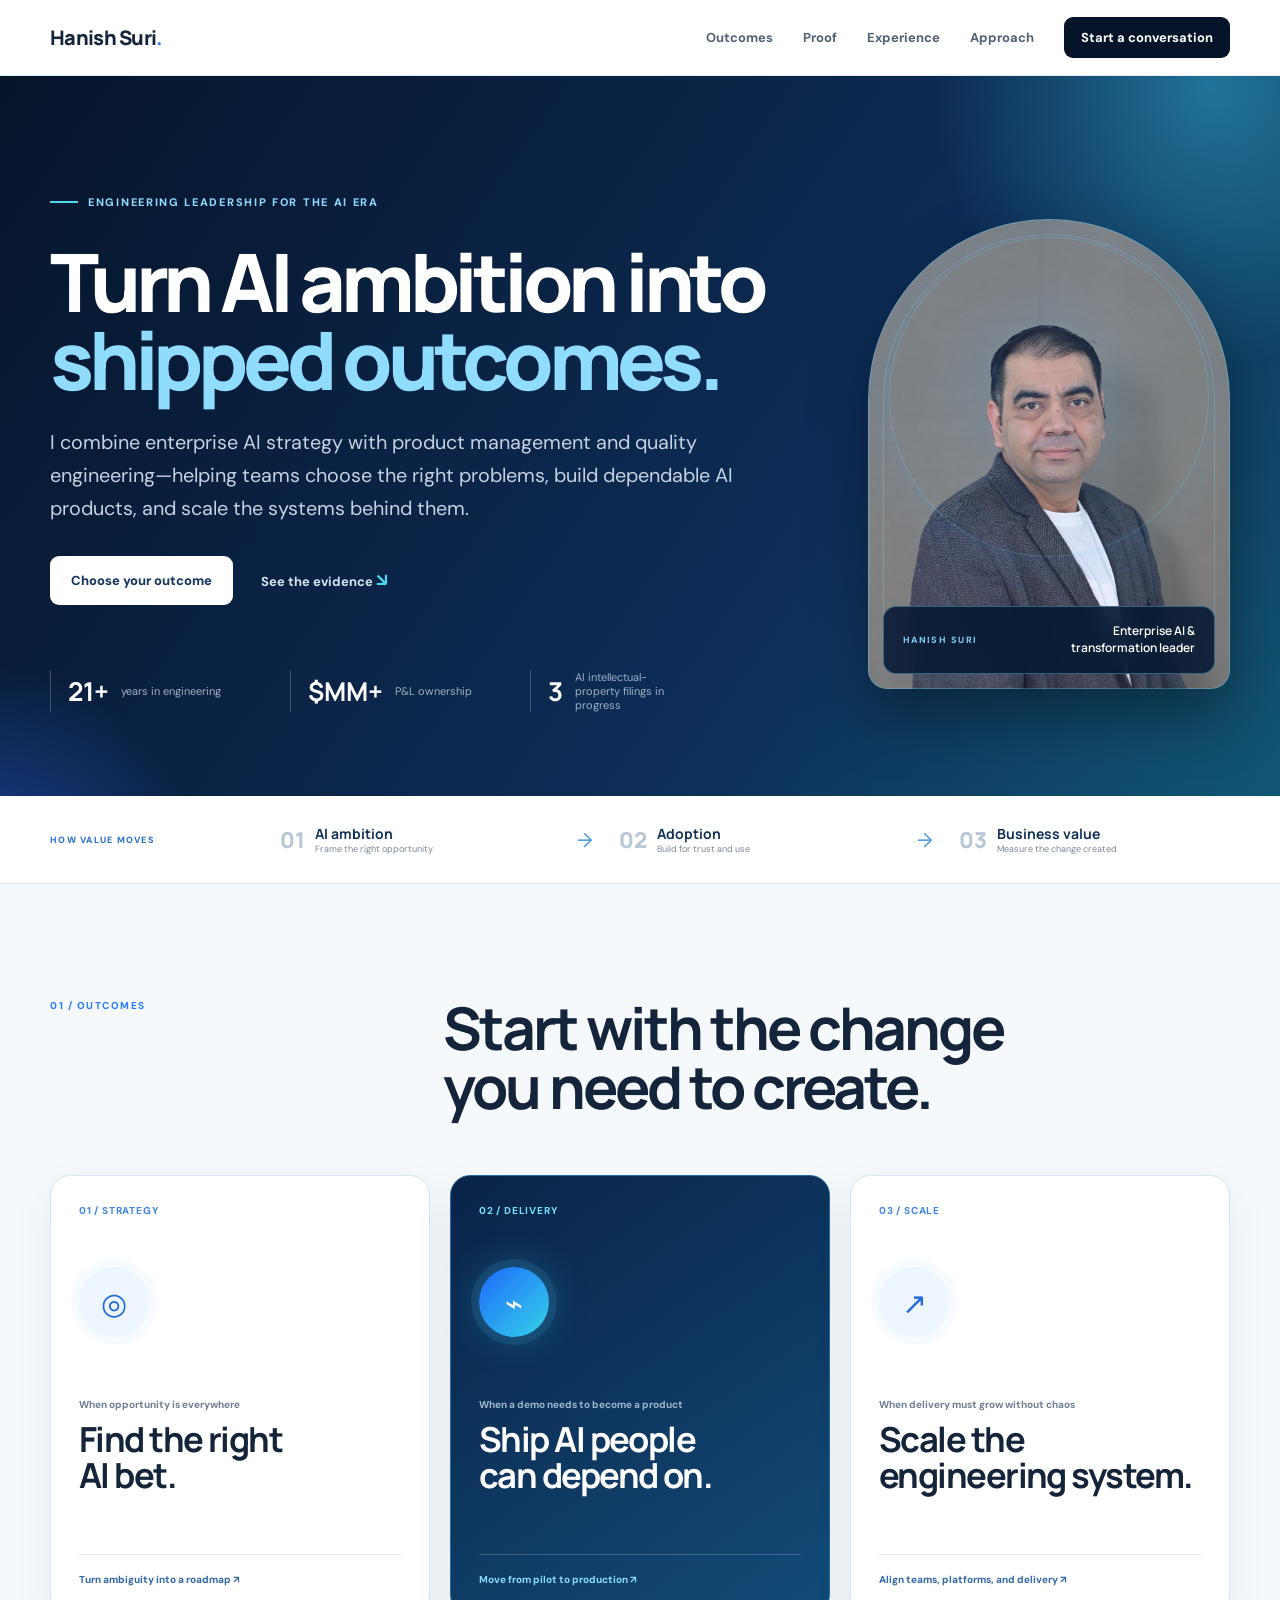
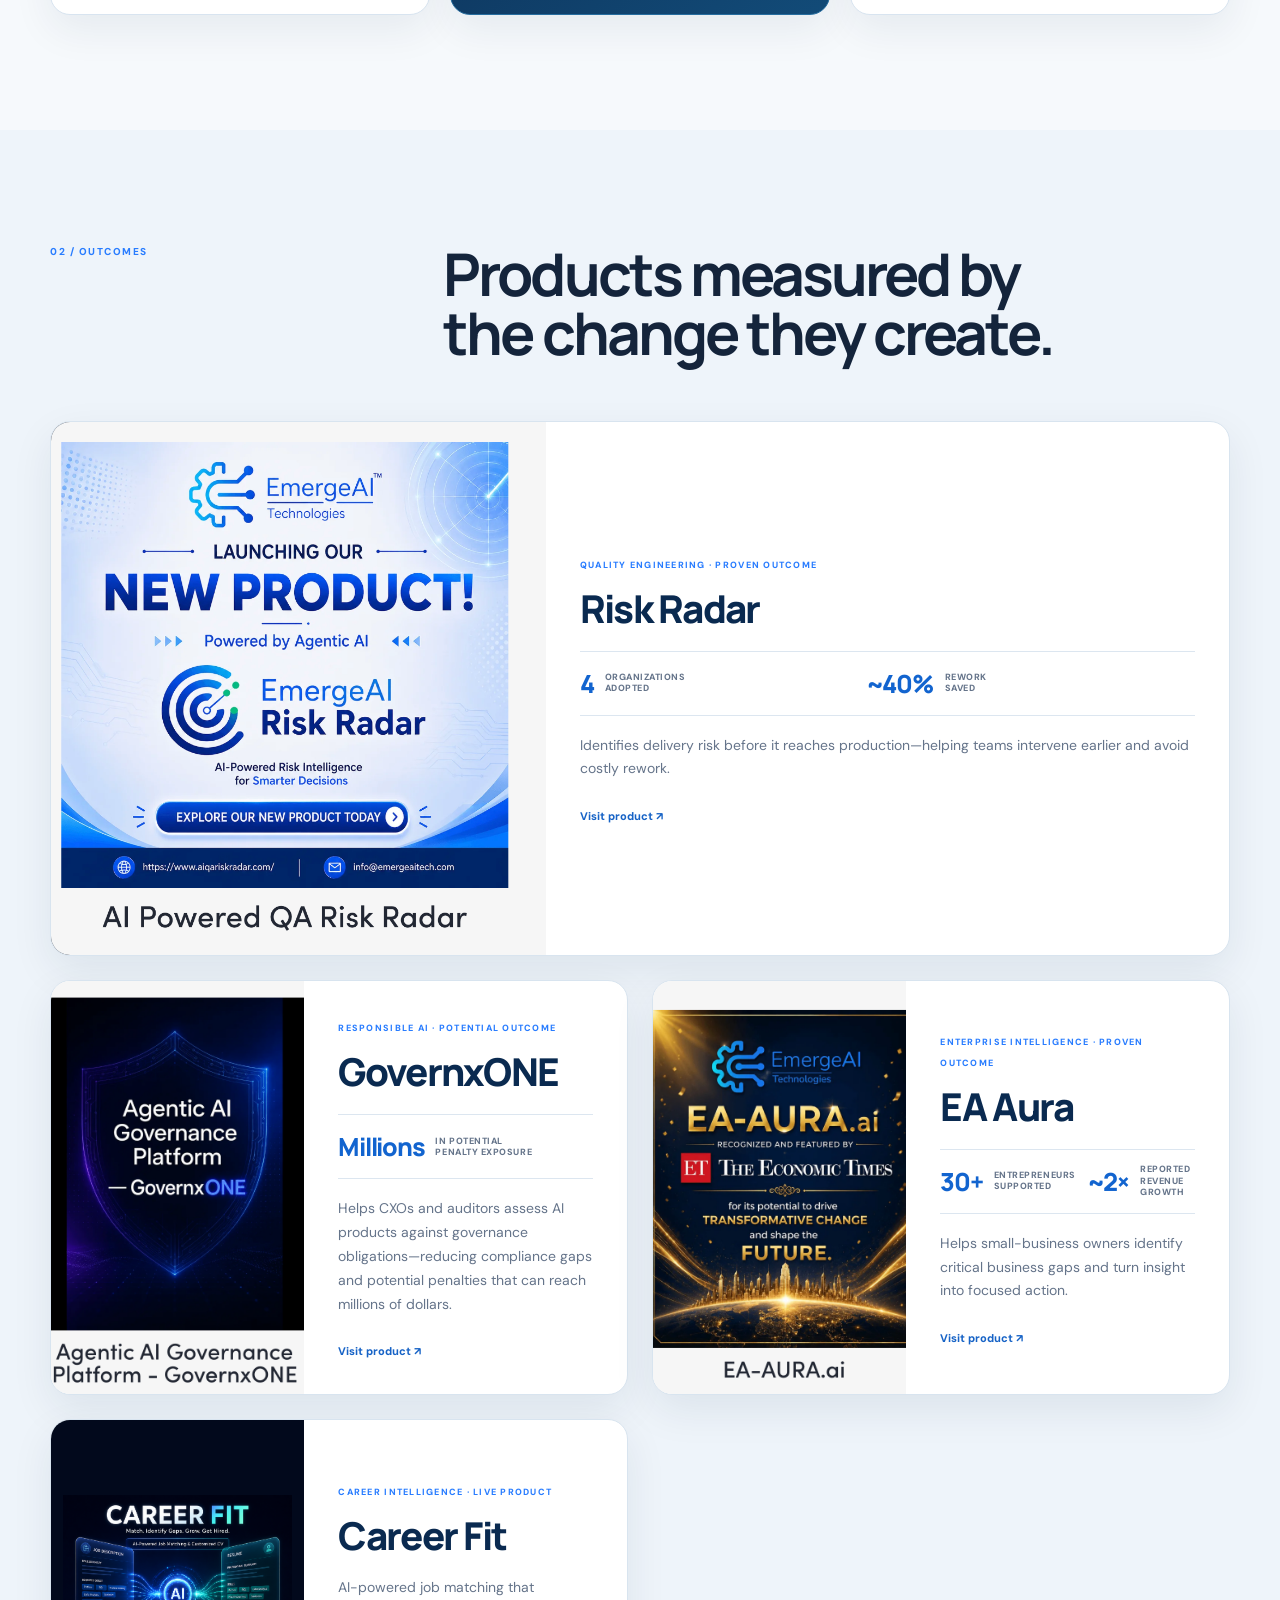
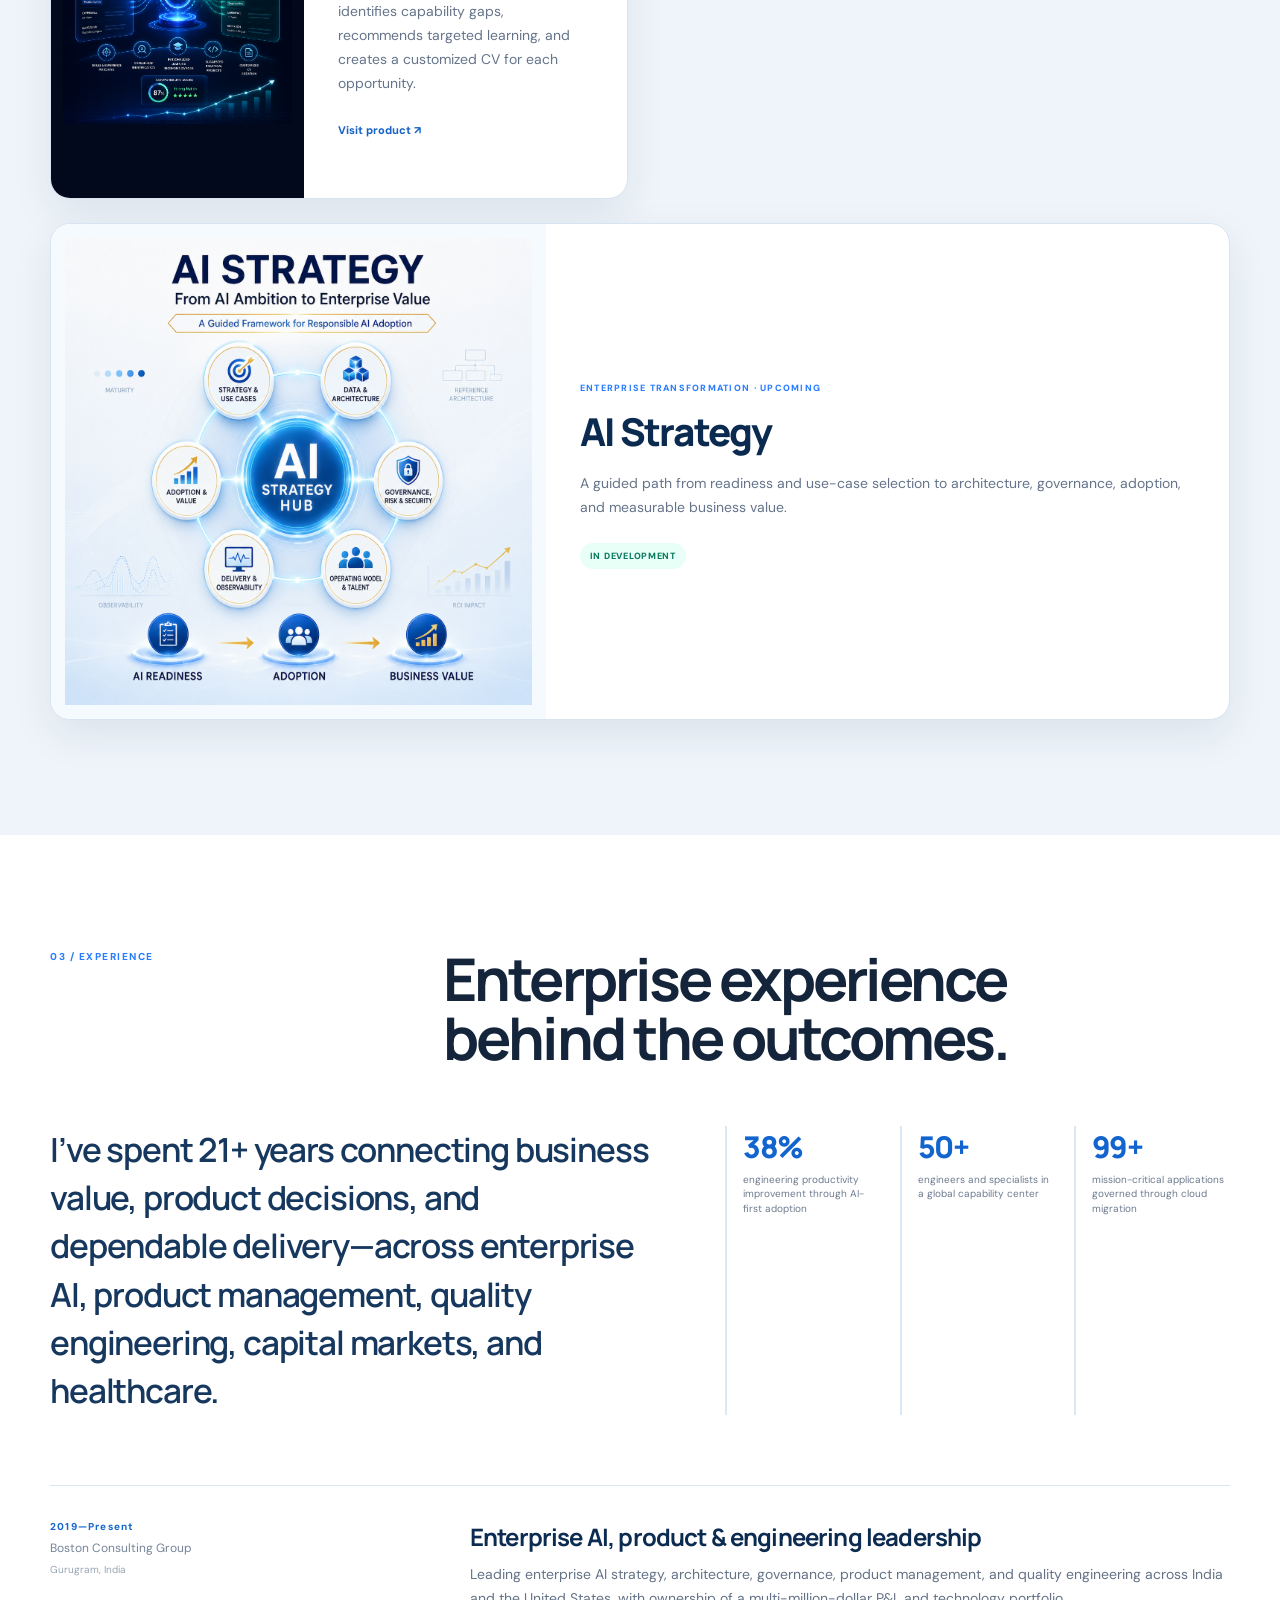
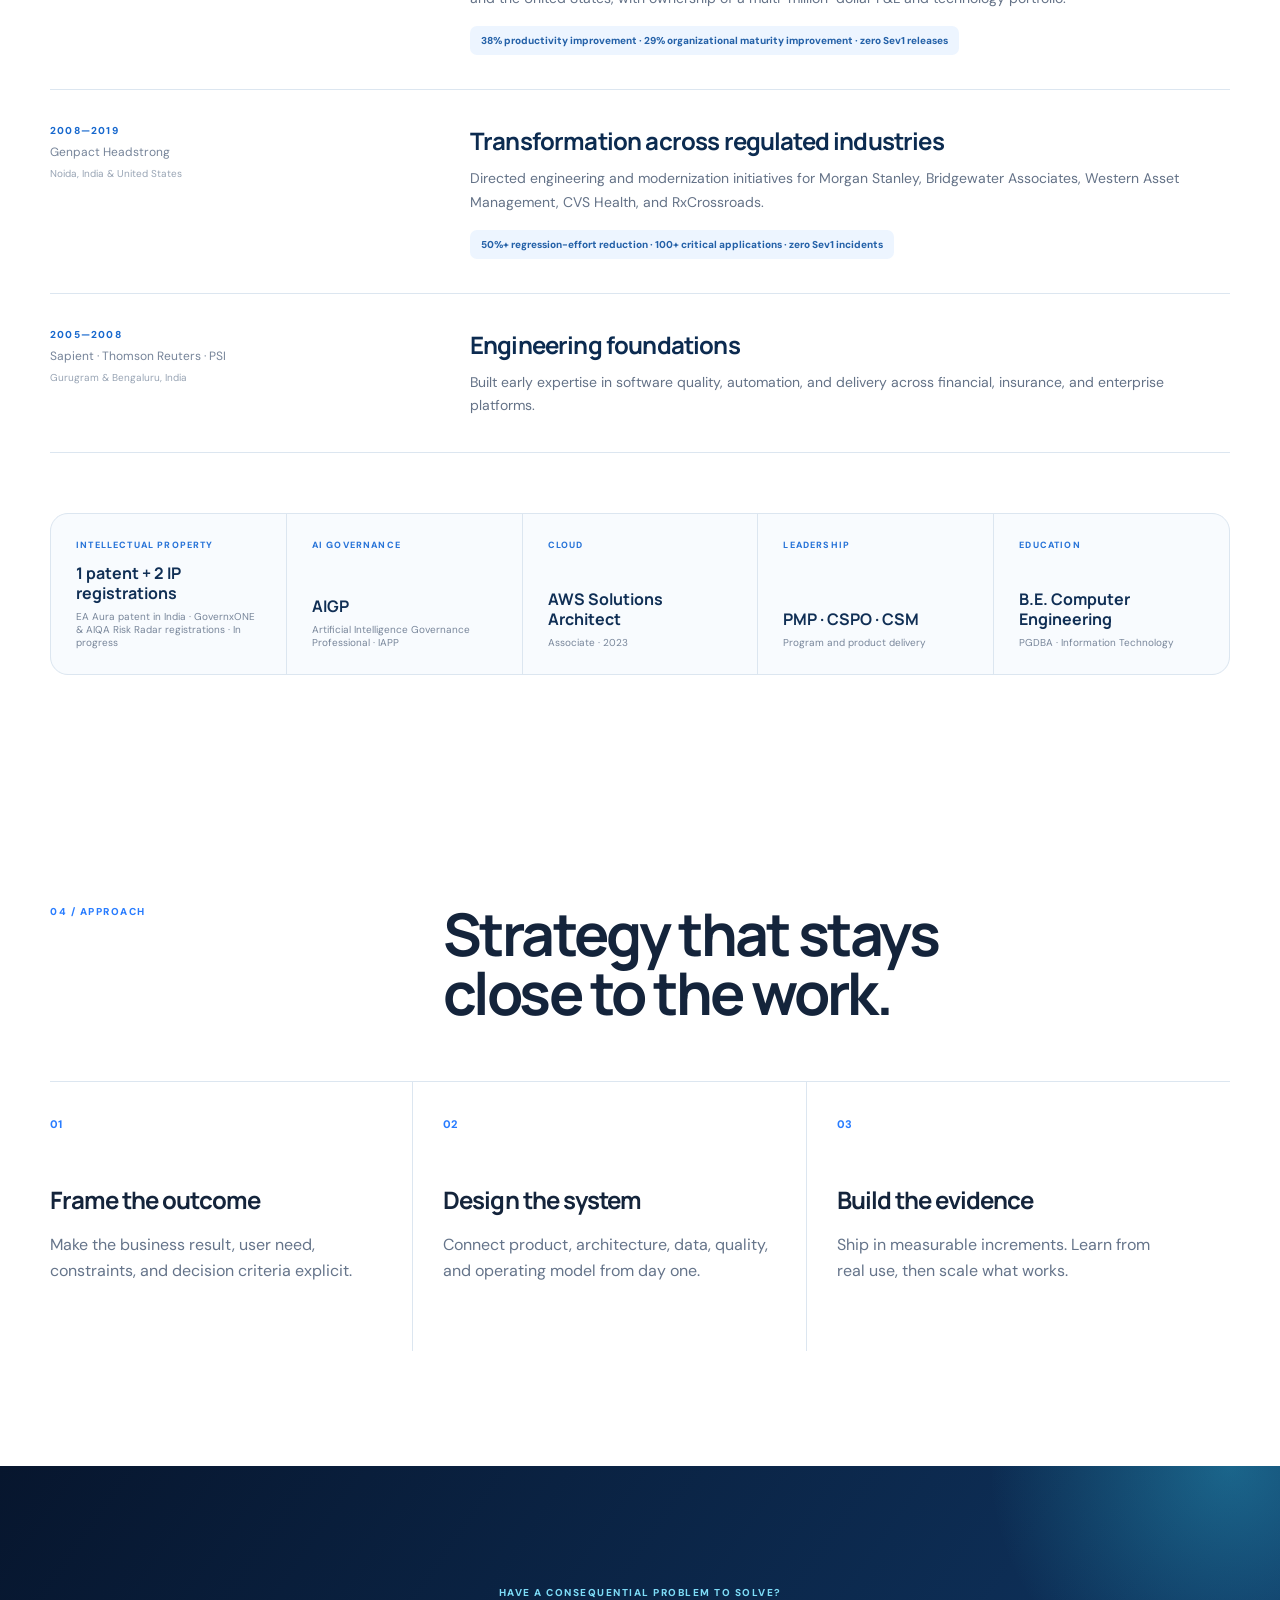
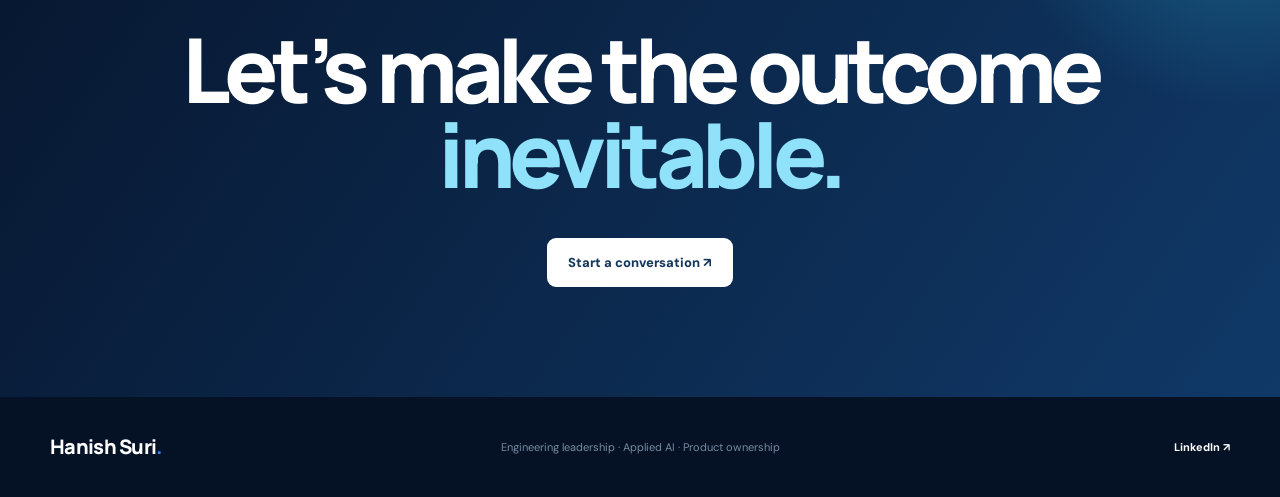
==== commit d1c4d5f3: "Add Career Fit and AIGP credential" ====
--- a/index.html
+++ b/index.html
@@ -63,7 +63,7 @@
         <article class="work-card work-wide"><div class="work-image"><img src="assets/risk-radar.png" alt="EmergeAI Risk Radar product"></div><div class="work-copy"><span>Quality engineering · Proven outcome</span><h3>Risk Radar</h3><div class="impact"><strong>4</strong><small>organizations<br>adopted</small><strong>~40%</strong><small>rework<br>saved</small></div><p>Identifies delivery risk before it reaches production—helping teams intervene earlier and avoid costly rework.</p><a href="https://www.aiqariskradar.com" target="_blank" rel="noreferrer">Visit product ↗</a></div></article>
         <article class="work-card"><div class="work-image"><img src="assets/governxone.png" alt="GovernxONE Agentic AI Governance Platform"></div><div class="work-copy"><span>Responsible AI · Potential outcome</span><h3>GovernxONE</h3><div class="impact compact"><strong>Millions</strong><small>in potential<br>penalty exposure</small></div><p>Helps CXOs and auditors assess AI products against governance obligations—reducing compliance gaps and potential penalties that can reach millions of dollars.</p><a href="https://governxone.com" target="_blank" rel="noreferrer">Visit product ↗</a></div></article>
         <article class="work-card"><div class="work-image"><img src="assets/ea-aura.png" alt="EA Aura featured by The Economic Times"></div><div class="work-copy"><span>Enterprise intelligence · Proven outcome</span><h3>EA Aura</h3><div class="impact"><strong>30+</strong><small>entrepreneurs<br>supported</small><strong>~2×</strong><small>reported revenue<br>growth</small></div><p>Helps small-business owners identify critical business gaps and turn insight into focused action.</p><a href="https://ea-aura.ai" target="_blank" rel="noreferrer">Visit product ↗</a></div></article>
-        <article class="work-card career"><div class="work-image"><img src="assets/career-fit.png" alt="Career Fit AI-powered job matching and customized CV platform"></div><div class="work-copy"><span>Career intelligence · Upcoming</span><h3>Career Fit</h3><p>AI-powered job matching that identifies capability gaps, recommends targeted learning, and creates a customized CV for each opportunity.</p><span class="coming-soon">In development</span></div></article>
+        <article class="work-card career"><div class="work-image"><img src="assets/career-fit.png" alt="Career Fit AI-powered job matching and customized CV platform"></div><div class="work-copy"><span>Career intelligence · Live product</span><h3>Career Fit</h3><p>AI-powered job matching that identifies capability gaps, recommends targeted learning, and creates a customized CV for each opportunity.</p><a href="https://www.emergeaicareerfit.com" target="_blank" rel="noreferrer">Visit product ↗</a></div></article>
         <article class="work-card work-wide strategy"><div class="work-image"><img src="assets/ai-strategy.png" alt="Enterprise AI strategy framework"></div><div class="work-copy"><span>Enterprise transformation · Upcoming</span><h3>AI Strategy</h3><p>A guided path from readiness and use-case selection to architecture, governance, adoption, and measurable business value.</p><span class="coming-soon">In development</span></div></article>
       </div>
     </section>
@@ -85,6 +85,7 @@
       </div>
       <div class="credentials">
         <div><span>Intellectual property</span><strong>1 patent + 2 IP registrations</strong><small>EA Aura patent in India · GovernxONE &amp; AIQA Risk Radar registrations · In progress</small></div>
+        <div><span>AI governance</span><strong>AIGP</strong><small>Artificial Intelligence Governance Professional · IAPP</small></div>
         <div><span>Cloud</span><strong>AWS Solutions Architect</strong><small>Associate · 2023</small></div>
         <div><span>Leadership</span><strong>PMP · CSPO · CSM</strong><small>Program and product delivery</small></div>
         <div><span>Education</span><strong>B.E. Computer Engineering</strong><small>PGDBA · Information Technology</small></div>
--- a/styles.css
+++ b/styles.css
@@ -14,7 +14,7 @@
 @media(max-width:700px){.site-header{height:68px}.menu{display:block}nav{display:none;position:absolute;top:68px;left:0;right:0;background:#fff;padding:24px;flex-direction:column;align-items:flex-start;border-bottom:1px solid var(--line)}nav.open{display:flex}.hero{padding-top:65px}.signal-row{grid-template-columns:1fr;gap:18px}.hero-portrait{width:min(92%,340px);margin-top:10px}.portrait-note{left:-5px;right:-5px}.section-intro,.detail{grid-template-columns:1fr;gap:28px}.steps{grid-template-columns:1fr}.steps article{border-right:0;border-bottom:1px solid var(--line);margin:0}.steps h3{margin-top:28px}.work-image{height:330px}.work-copy{padding:26px}footer{grid-template-columns:1fr;gap:14px;text-align:center}footer p,footer>a:last-child{text-align:center}}
 
 /* Experience and credentials */
-.experience{padding:115px var(--pad);background:#fff}.experience-lead{display:grid;grid-template-columns:1.2fr 1fr;gap:70px;padding-bottom:70px}.experience-statement{margin:0;color:#17385e;font:600 clamp(23px,2.6vw,36px)/1.45 Manrope;letter-spacing:-.035em}.experience-facts{display:grid;grid-template-columns:repeat(3,1fr);gap:18px}.experience-facts div{padding-left:16px;border-left:2px solid #d9e8f7}.experience-facts strong{display:block;color:#1264cf;font:800 30px Manrope;letter-spacing:-.05em}.experience-facts span{display:block;margin-top:6px;color:#6d7b8f;font-size:10px;line-height:1.45}.career-path{border-top:1px solid var(--line)}.career-path article{display:grid;grid-template-columns:1fr 2fr;gap:40px;padding:34px 0;border-bottom:1px solid var(--line)}.career-meta{display:flex;flex-direction:column;gap:7px}.career-meta span{color:#1768ce;font-size:10px;font-weight:800;letter-spacing:.12em}.career-meta small{color:#768499;font-size:12px}.career-path h3{margin:0 0 10px;color:#0c2b50;font:700 24px Manrope;letter-spacing:-.035em}.career-path p{max-width:760px;margin:0;color:#647287;font-size:14px;line-height:1.7}.career-result{display:inline-flex;margin-top:15px;padding:8px 11px;border-radius:7px;background:#edf5ff;color:#2461a8;font-size:10px;font-weight:800}.credentials{display:grid;grid-template-columns:repeat(4,1fr);gap:1px;margin-top:60px;overflow:hidden;border:1px solid var(--line);border-radius:18px;background:var(--line)}.credentials div{min-height:160px;padding:25px;background:#f8fbfe;display:flex;flex-direction:column}.credentials span{color:#2874d8;font-size:9px;font-weight:800;letter-spacing:.13em;text-transform:uppercase}.credentials strong{margin-top:auto;color:#102f55;font:700 16px/1.3 Manrope}.credentials small{margin-top:6px;color:#78869a;font-size:10px}
+.experience{padding:115px var(--pad);background:#fff}.experience-lead{display:grid;grid-template-columns:1.2fr 1fr;gap:70px;padding-bottom:70px}.experience-statement{margin:0;color:#17385e;font:600 clamp(23px,2.6vw,36px)/1.45 Manrope;letter-spacing:-.035em}.experience-facts{display:grid;grid-template-columns:repeat(3,1fr);gap:18px}.experience-facts div{padding-left:16px;border-left:2px solid #d9e8f7}.experience-facts strong{display:block;color:#1264cf;font:800 30px Manrope;letter-spacing:-.05em}.experience-facts span{display:block;margin-top:6px;color:#6d7b8f;font-size:10px;line-height:1.45}.career-path{border-top:1px solid var(--line)}.career-path article{display:grid;grid-template-columns:1fr 2fr;gap:40px;padding:34px 0;border-bottom:1px solid var(--line)}.career-meta{display:flex;flex-direction:column;gap:7px}.career-meta span{color:#1768ce;font-size:10px;font-weight:800;letter-spacing:.12em}.career-meta small{color:#768499;font-size:12px}.career-path h3{margin:0 0 10px;color:#0c2b50;font:700 24px Manrope;letter-spacing:-.035em}.career-path p{max-width:760px;margin:0;color:#647287;font-size:14px;line-height:1.7}.career-result{display:inline-flex;margin-top:15px;padding:8px 11px;border-radius:7px;background:#edf5ff;color:#2461a8;font-size:10px;font-weight:800}.credentials{display:grid;grid-template-columns:repeat(5,1fr);gap:1px;margin-top:60px;overflow:hidden;border:1px solid var(--line);border-radius:18px;background:var(--line)}.credentials div{min-height:160px;padding:25px;background:#f8fbfe;display:flex;flex-direction:column}.credentials span{color:#2874d8;font-size:9px;font-weight:800;letter-spacing:.13em;text-transform:uppercase}.credentials strong{margin-top:auto;color:#102f55;font:700 16px/1.3 Manrope}.credentials small{margin-top:6px;color:#78869a;font-size:10px}
 @media(max-width:900px){.experience-lead{grid-template-columns:1fr}.credentials{grid-template-columns:repeat(2,1fr)}}
 @media(max-width:700px){.experience-facts{grid-template-columns:1fr}.career-path article{grid-template-columns:1fr;gap:18px}.career-result{line-height:1.5}.credentials{grid-template-columns:1fr}}
 @media(max-width:700px){.value-flow{grid-template-columns:1fr;gap:15px}.value-flow>i{transform:rotate(90deg);justify-self:center}.flow-label{margin-bottom:5px}}
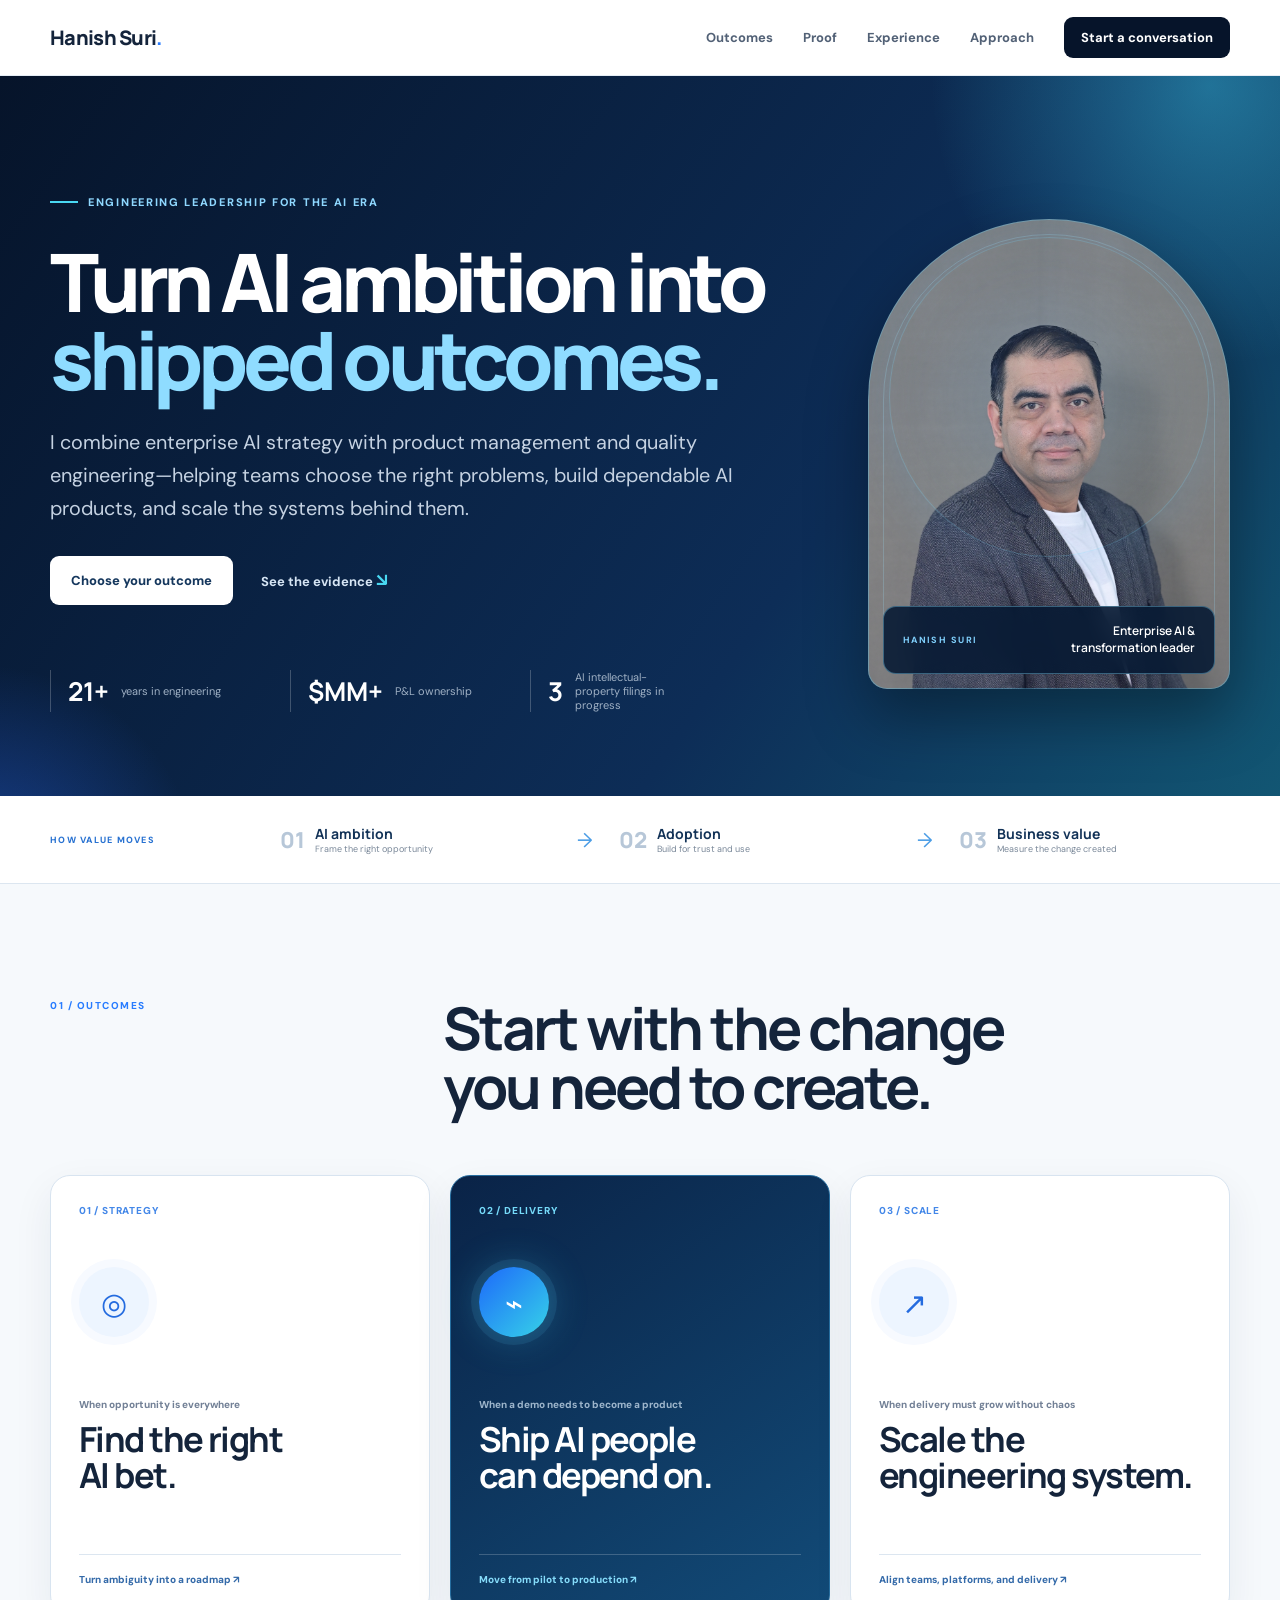
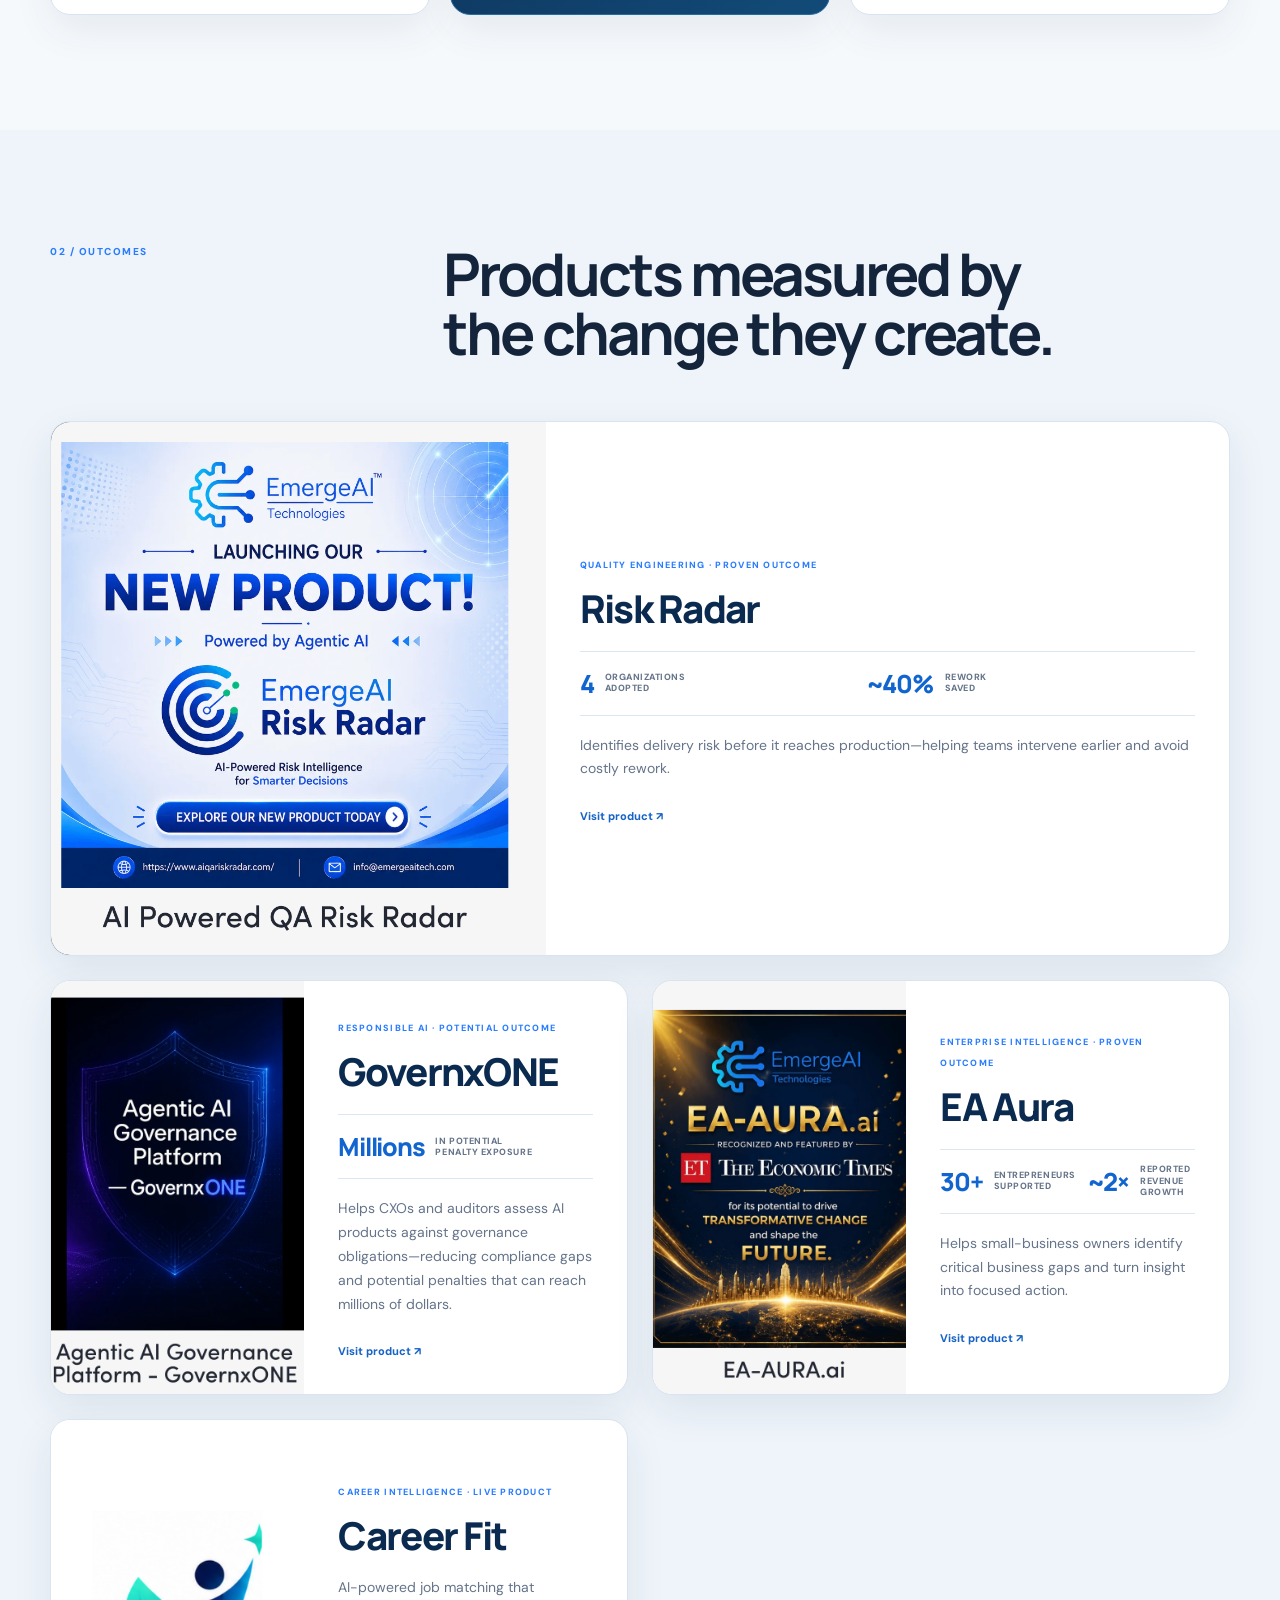
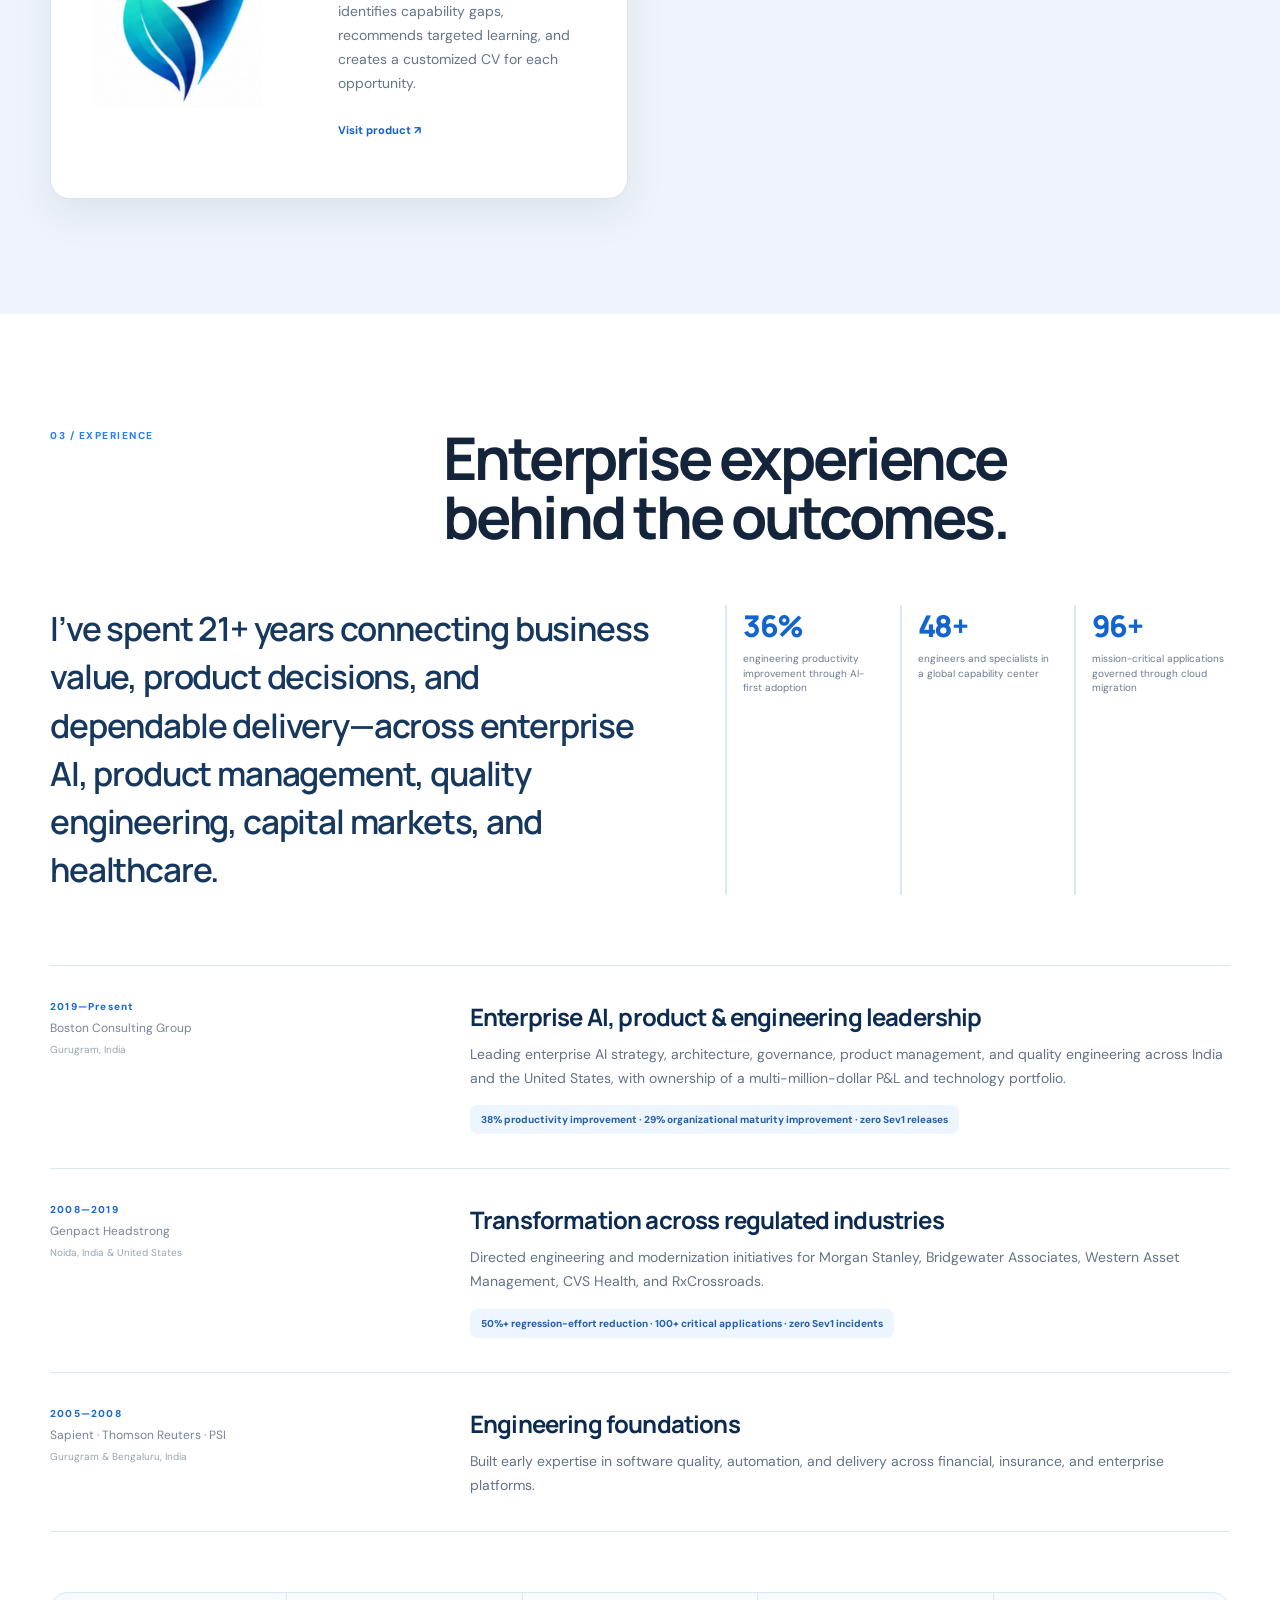
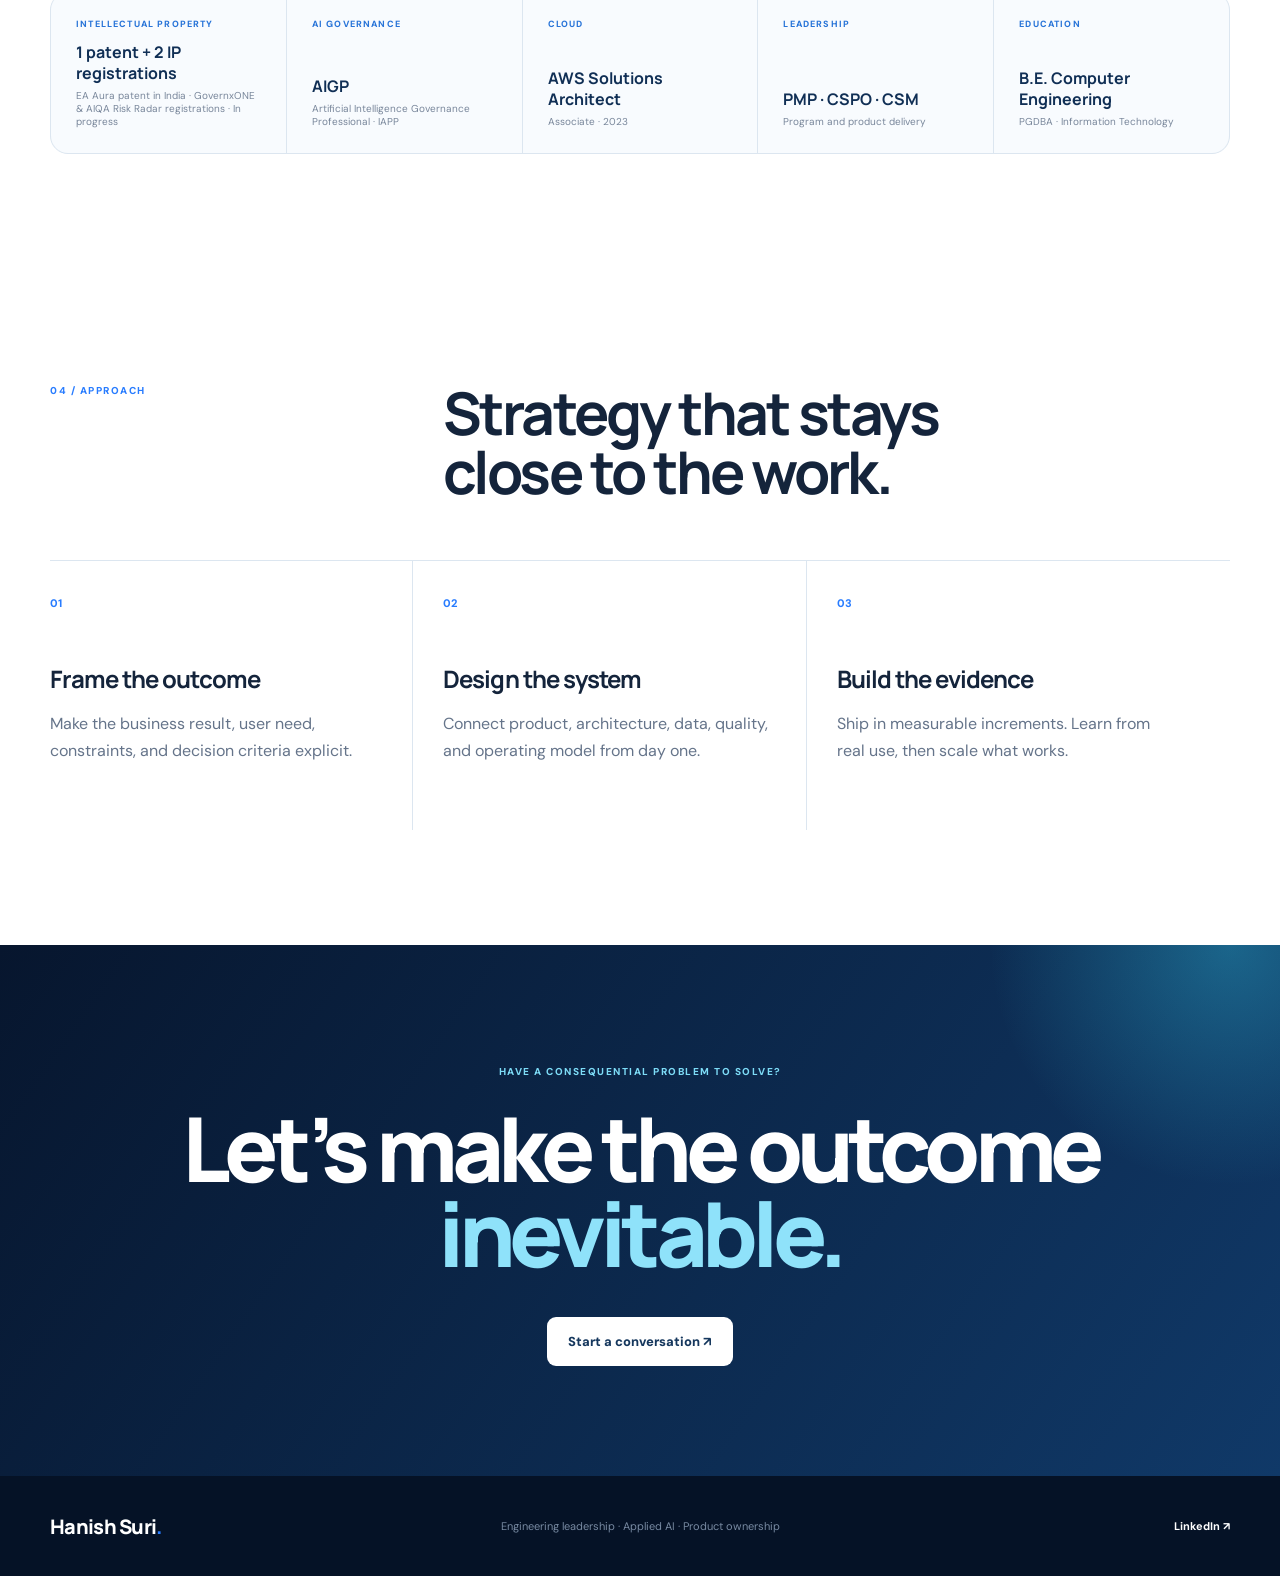
==== commit 8f556520: "Update CareerFit branding and remove AI Strategy" ====
--- a/index.html
+++ b/index.html
@@ -64,7 +64,6 @@
         <article class="work-card"><div class="work-image"><img src="assets/governxone.png" alt="GovernxONE Agentic AI Governance Platform"></div><div class="work-copy"><span>Responsible AI · Potential outcome</span><h3>GovernxONE</h3><div class="impact compact"><strong>Millions</strong><small>in potential<br>penalty exposure</small></div><p>Helps CXOs and auditors assess AI products against governance obligations—reducing compliance gaps and potential penalties that can reach millions of dollars.</p><a href="https://governxone.com" target="_blank" rel="noreferrer">Visit product ↗</a></div></article>
         <article class="work-card"><div class="work-image"><img src="assets/ea-aura.png" alt="EA Aura featured by The Economic Times"></div><div class="work-copy"><span>Enterprise intelligence · Proven outcome</span><h3>EA Aura</h3><div class="impact"><strong>30+</strong><small>entrepreneurs<br>supported</small><strong>~2×</strong><small>reported revenue<br>growth</small></div><p>Helps small-business owners identify critical business gaps and turn insight into focused action.</p><a href="https://ea-aura.ai" target="_blank" rel="noreferrer">Visit product ↗</a></div></article>
         <article class="work-card career"><div class="work-image"><img src="assets/career-fit.png" alt="Career Fit AI-powered job matching and customized CV platform"></div><div class="work-copy"><span>Career intelligence · Live product</span><h3>Career Fit</h3><p>AI-powered job matching that identifies capability gaps, recommends targeted learning, and creates a customized CV for each opportunity.</p><a href="https://www.emergeaicareerfit.com" target="_blank" rel="noreferrer">Visit product ↗</a></div></article>
-        <article class="work-card work-wide strategy"><div class="work-image"><img src="assets/ai-strategy.png" alt="Enterprise AI strategy framework"></div><div class="work-copy"><span>Enterprise transformation · Upcoming</span><h3>AI Strategy</h3><p>A guided path from readiness and use-case selection to architecture, governance, adoption, and measurable business value.</p><span class="coming-soon">In development</span></div></article>
       </div>
     </section>
 
--- a/styles.css
+++ b/styles.css
@@ -5,7 +5,7 @@
 .portrait-ring{width:360px;height:360px;top:42%;border-color:rgba(112,211,255,.3);background:radial-gradient(circle,rgba(55,173,255,.2),rgba(55,173,255,.05) 52%,transparent 70%);box-shadow:0 0 70px rgba(43,163,255,.18),inset 0 0 50px rgba(69,200,255,.07)}
 .hero-portrait>img{height:100%;opacity:0;pointer-events:none}
 .value-flow{display:grid;grid-template-columns:.75fr 1fr auto 1fr auto 1fr;align-items:center;gap:26px;padding:28px var(--pad);background:#fff;border-bottom:1px solid var(--line)}.flow-label{color:#2771d1;font-size:9px;font-weight:800;letter-spacing:.14em;text-transform:uppercase}.flow-step{display:grid;grid-template-columns:auto 1fr;column-gap:10px;align-items:center}.flow-step b{grid-row:span 2;color:#b7c7d8;font:800 22px Manrope}.flow-step strong{color:#123257;font:700 14px Manrope}.flow-step small{color:#7a8899;font-size:9px}.value-flow>i{color:#4a9ce5;font-style:normal;font-size:20px}
-.career .work-image{padding:12px;background:#02091c}
+.career .work-image{padding:28px;background:#fff}
 .career .work-image img{object-fit:contain;border-radius:9px}
 .coming-soon{display:inline-flex!important;padding:7px 10px;border-radius:999px;background:#e7fff7;color:#08795b!important;letter-spacing:.08em!important}
 .impact{display:grid;grid-template-columns:auto 1fr auto 1fr;align-items:center;gap:8px 11px;margin:16px 0 18px;padding:14px 0;border-top:1px solid var(--line);border-bottom:1px solid var(--line)}
